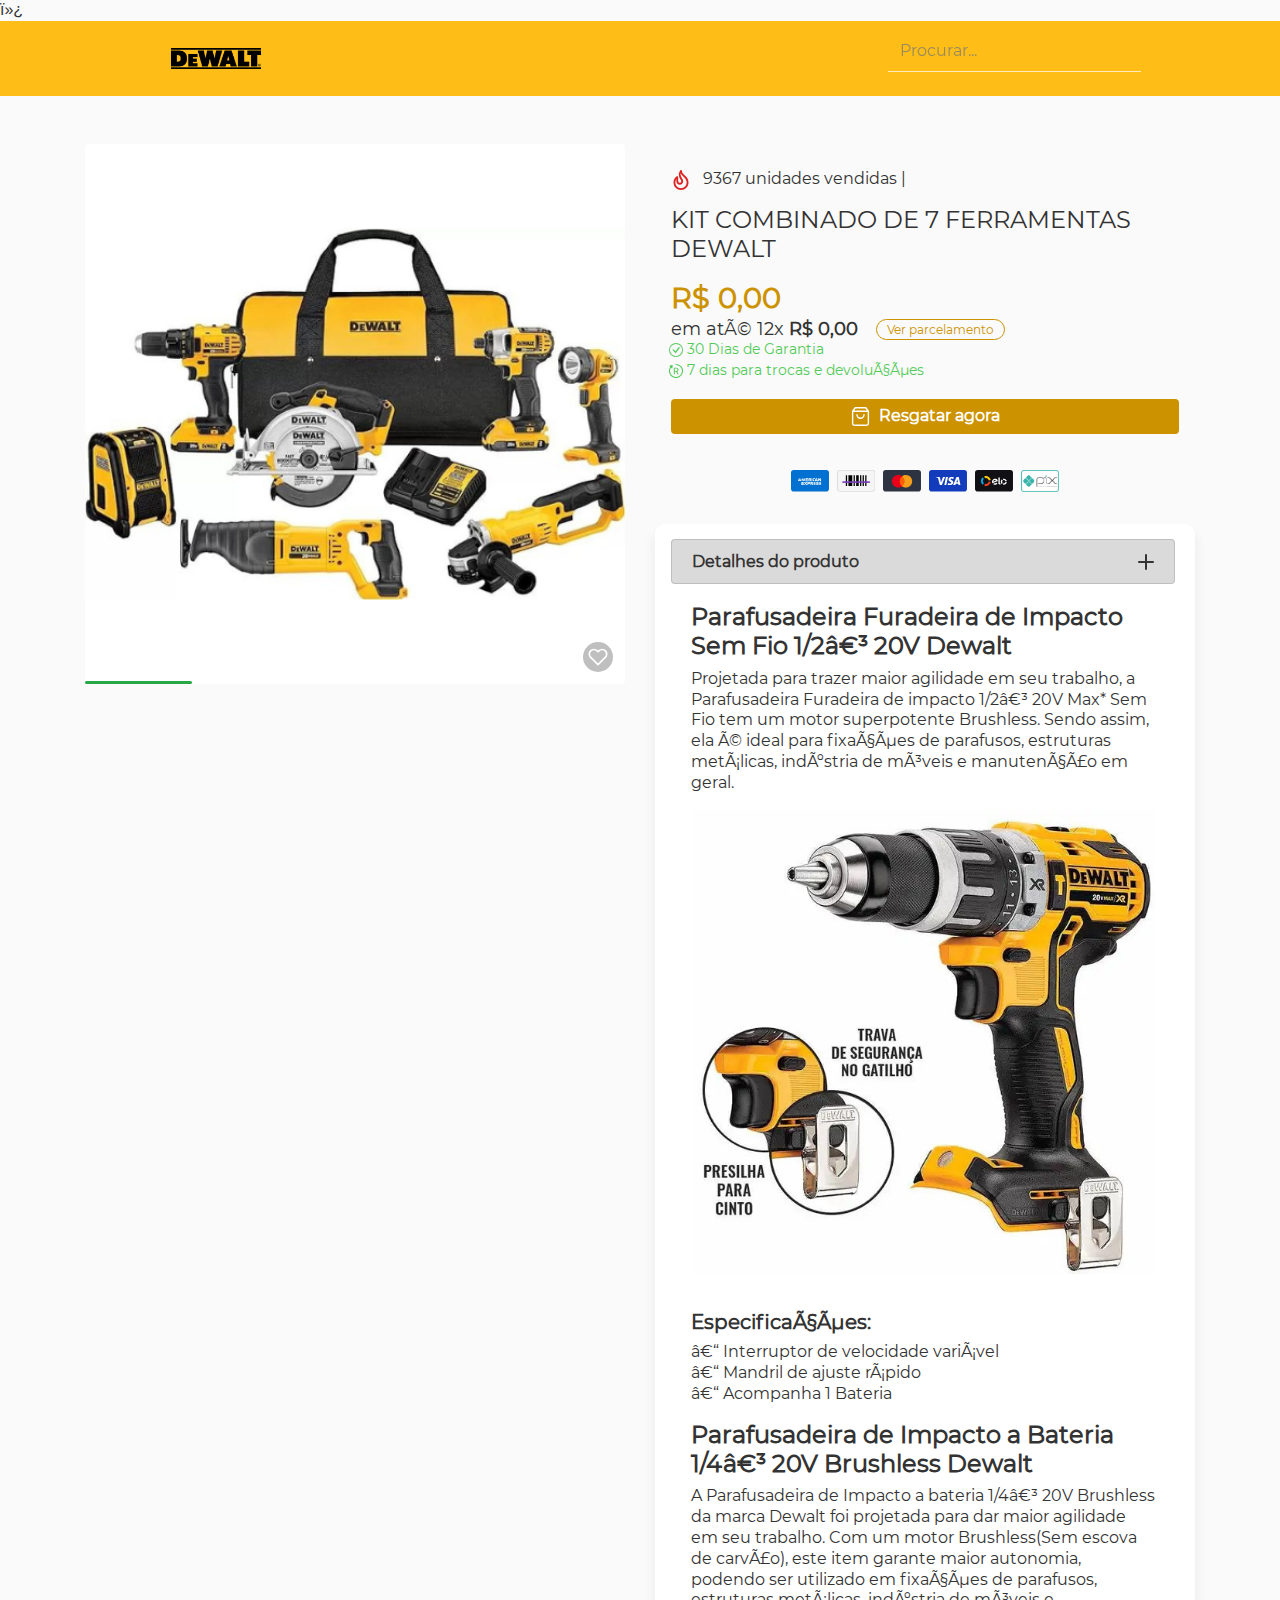
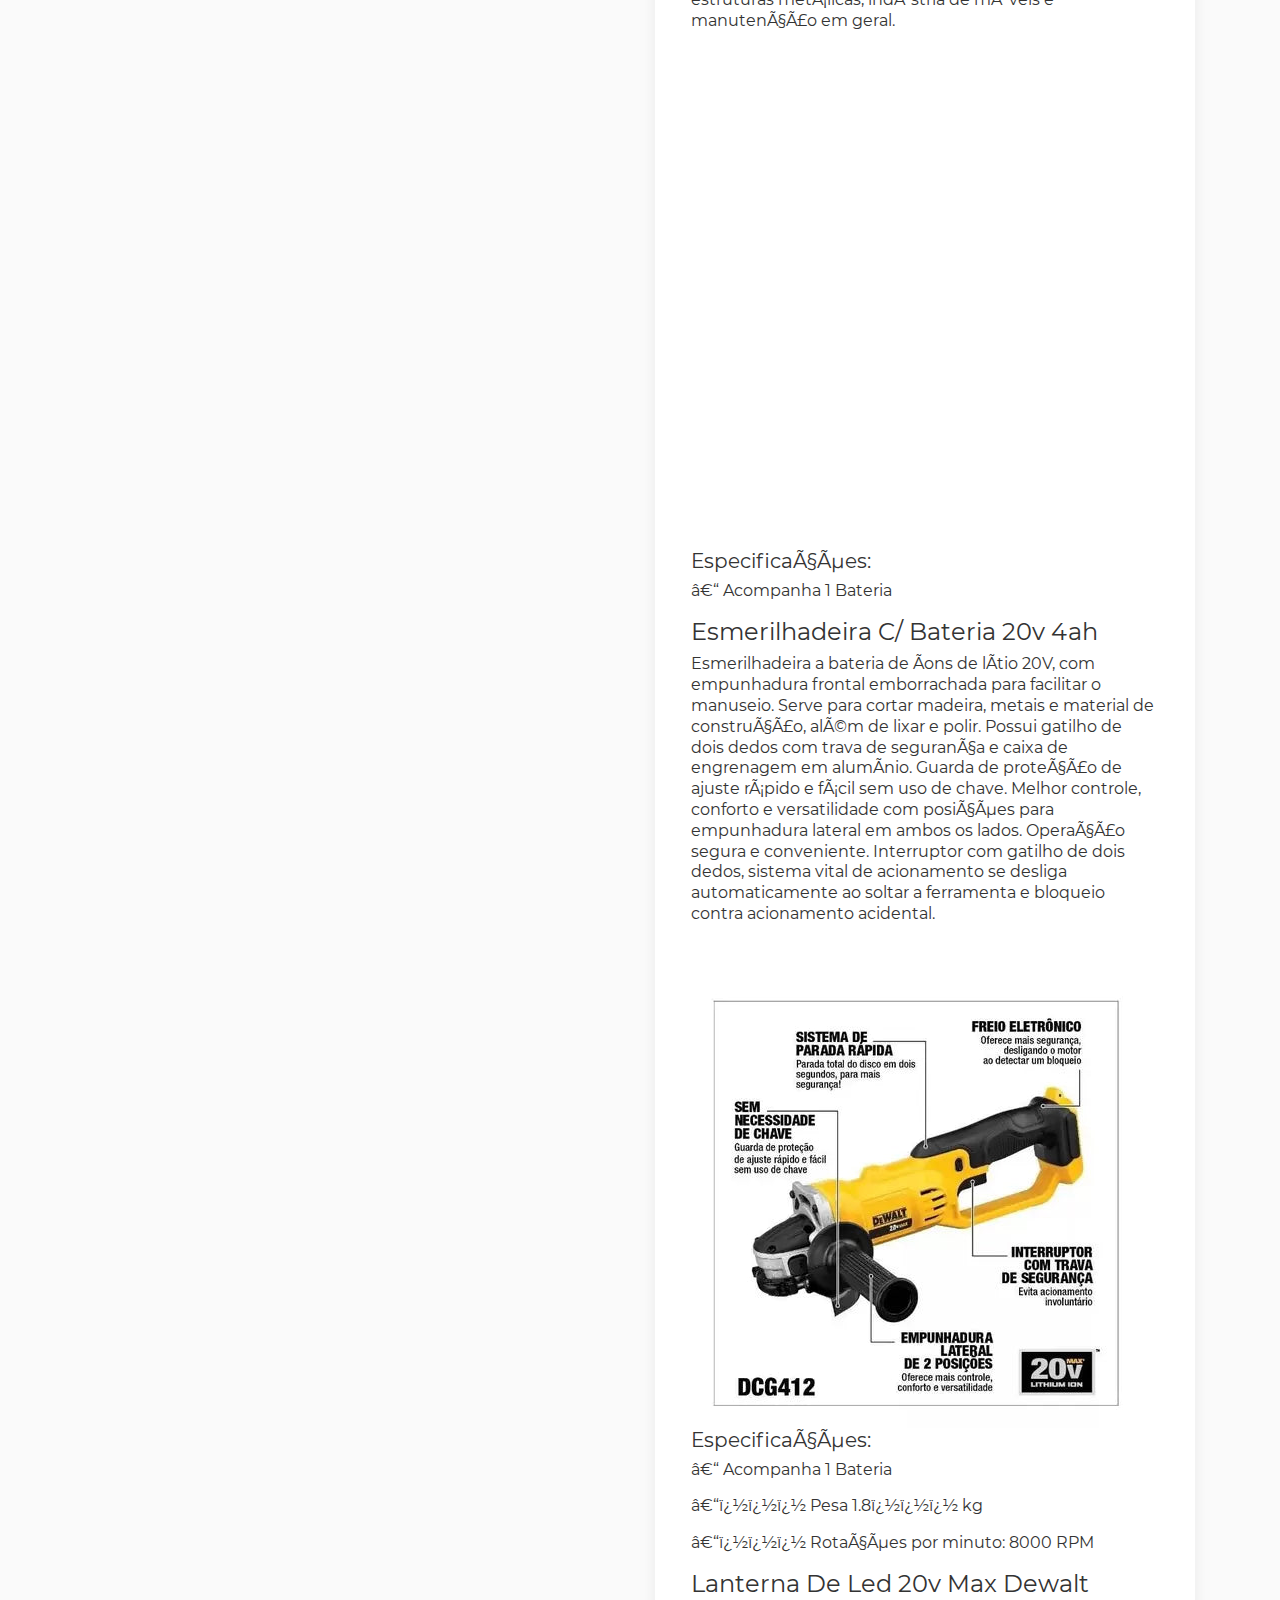
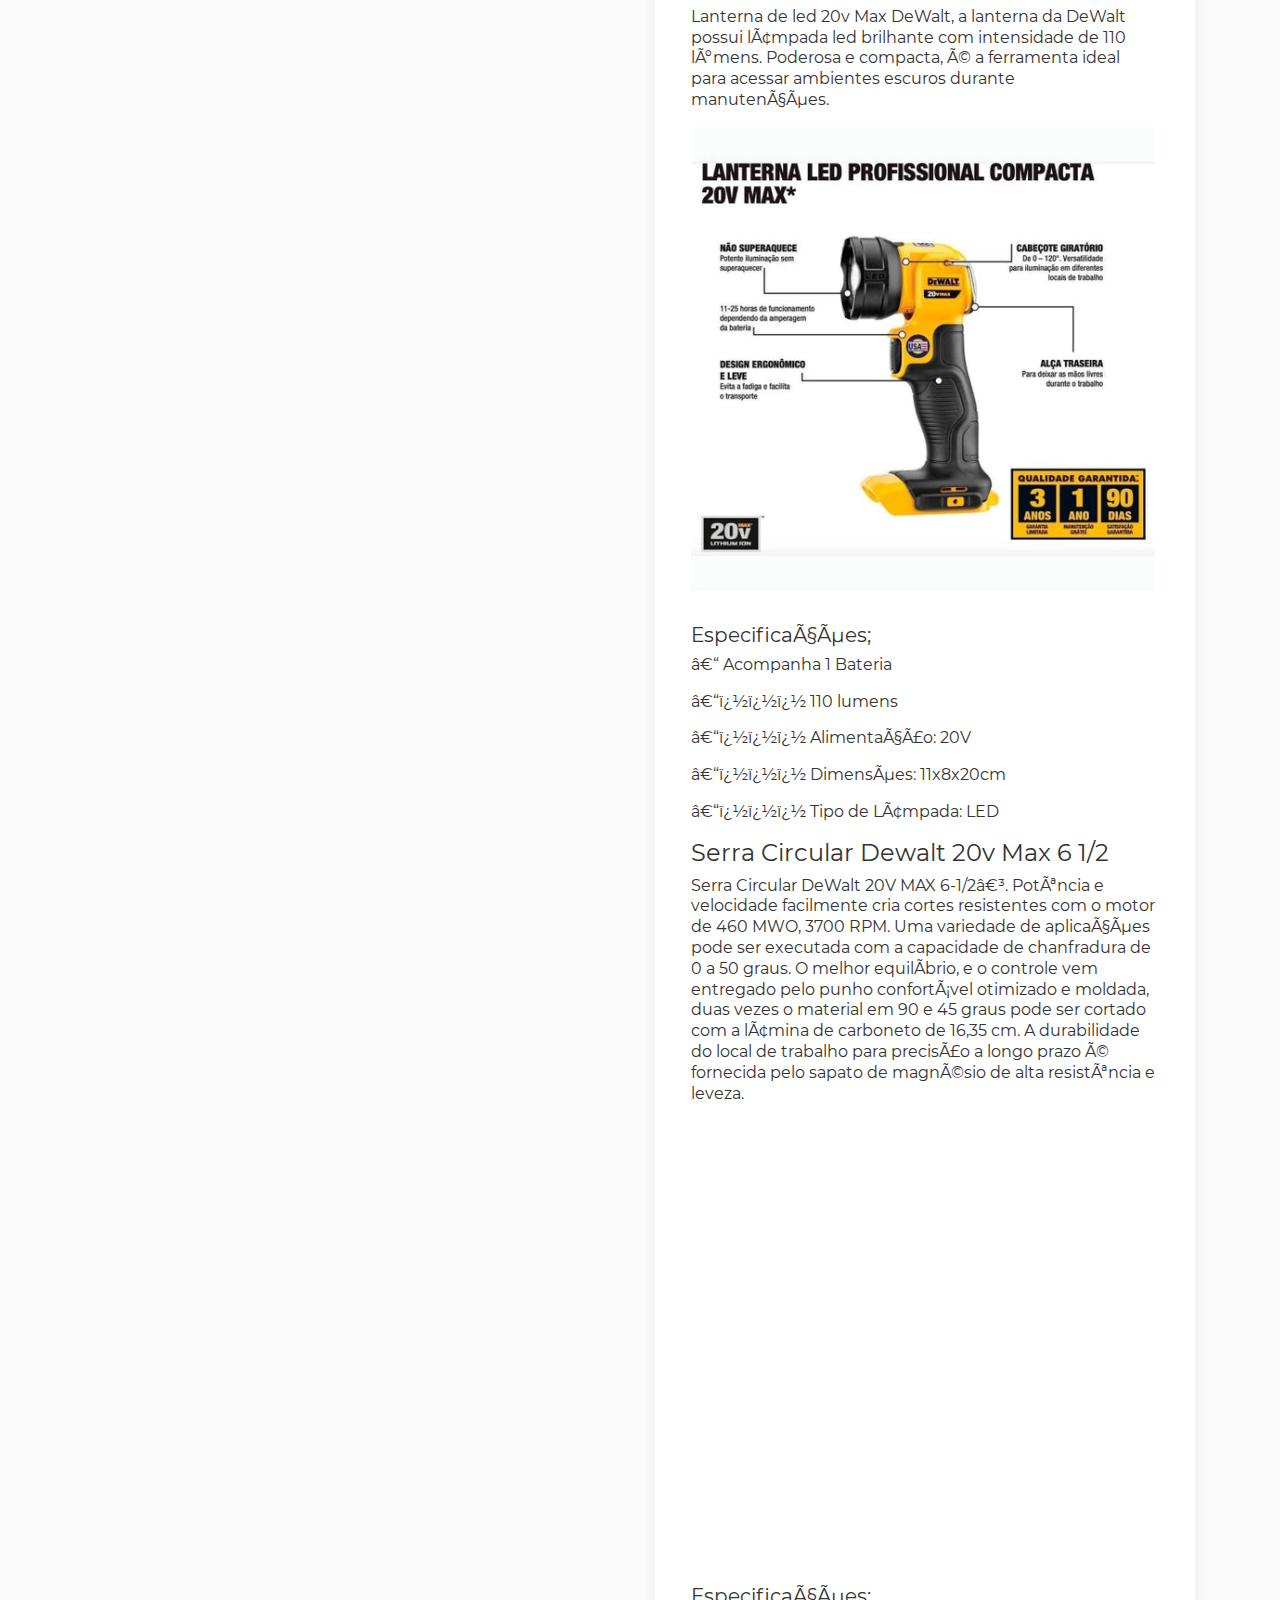
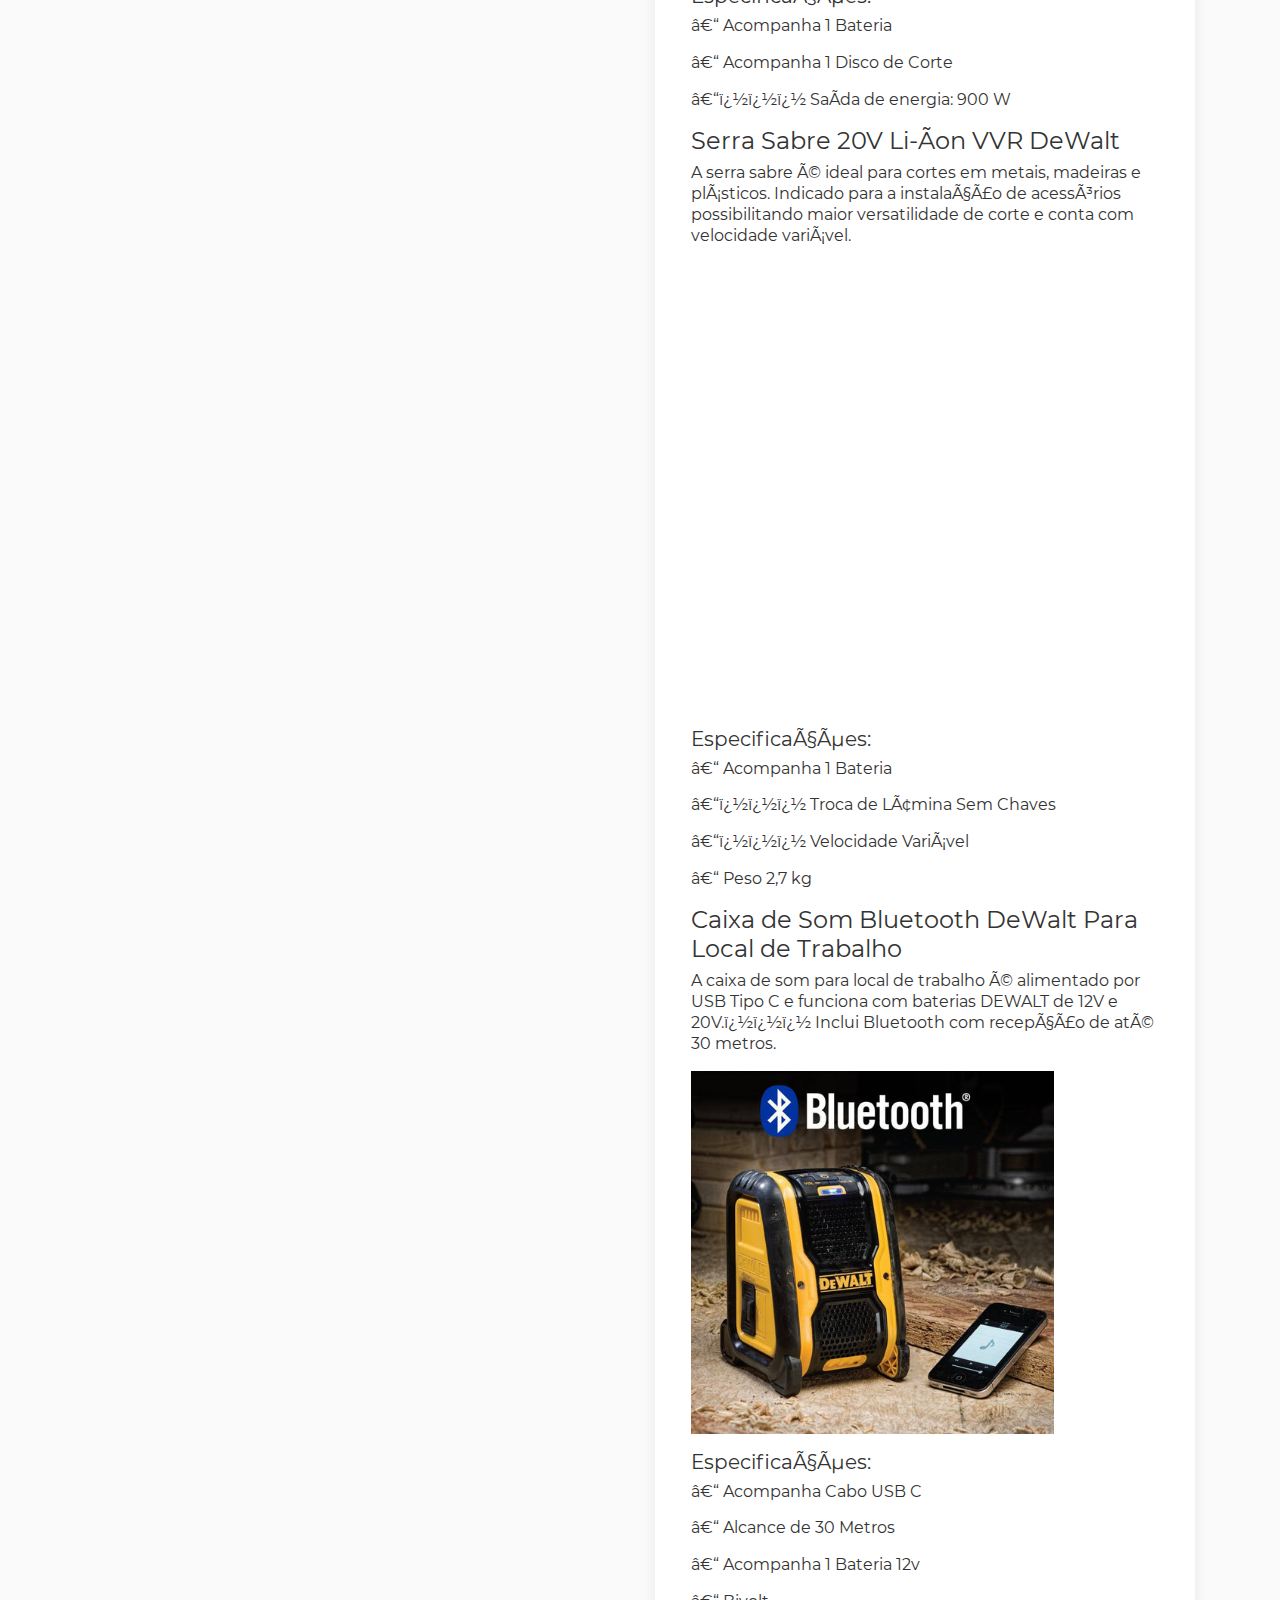
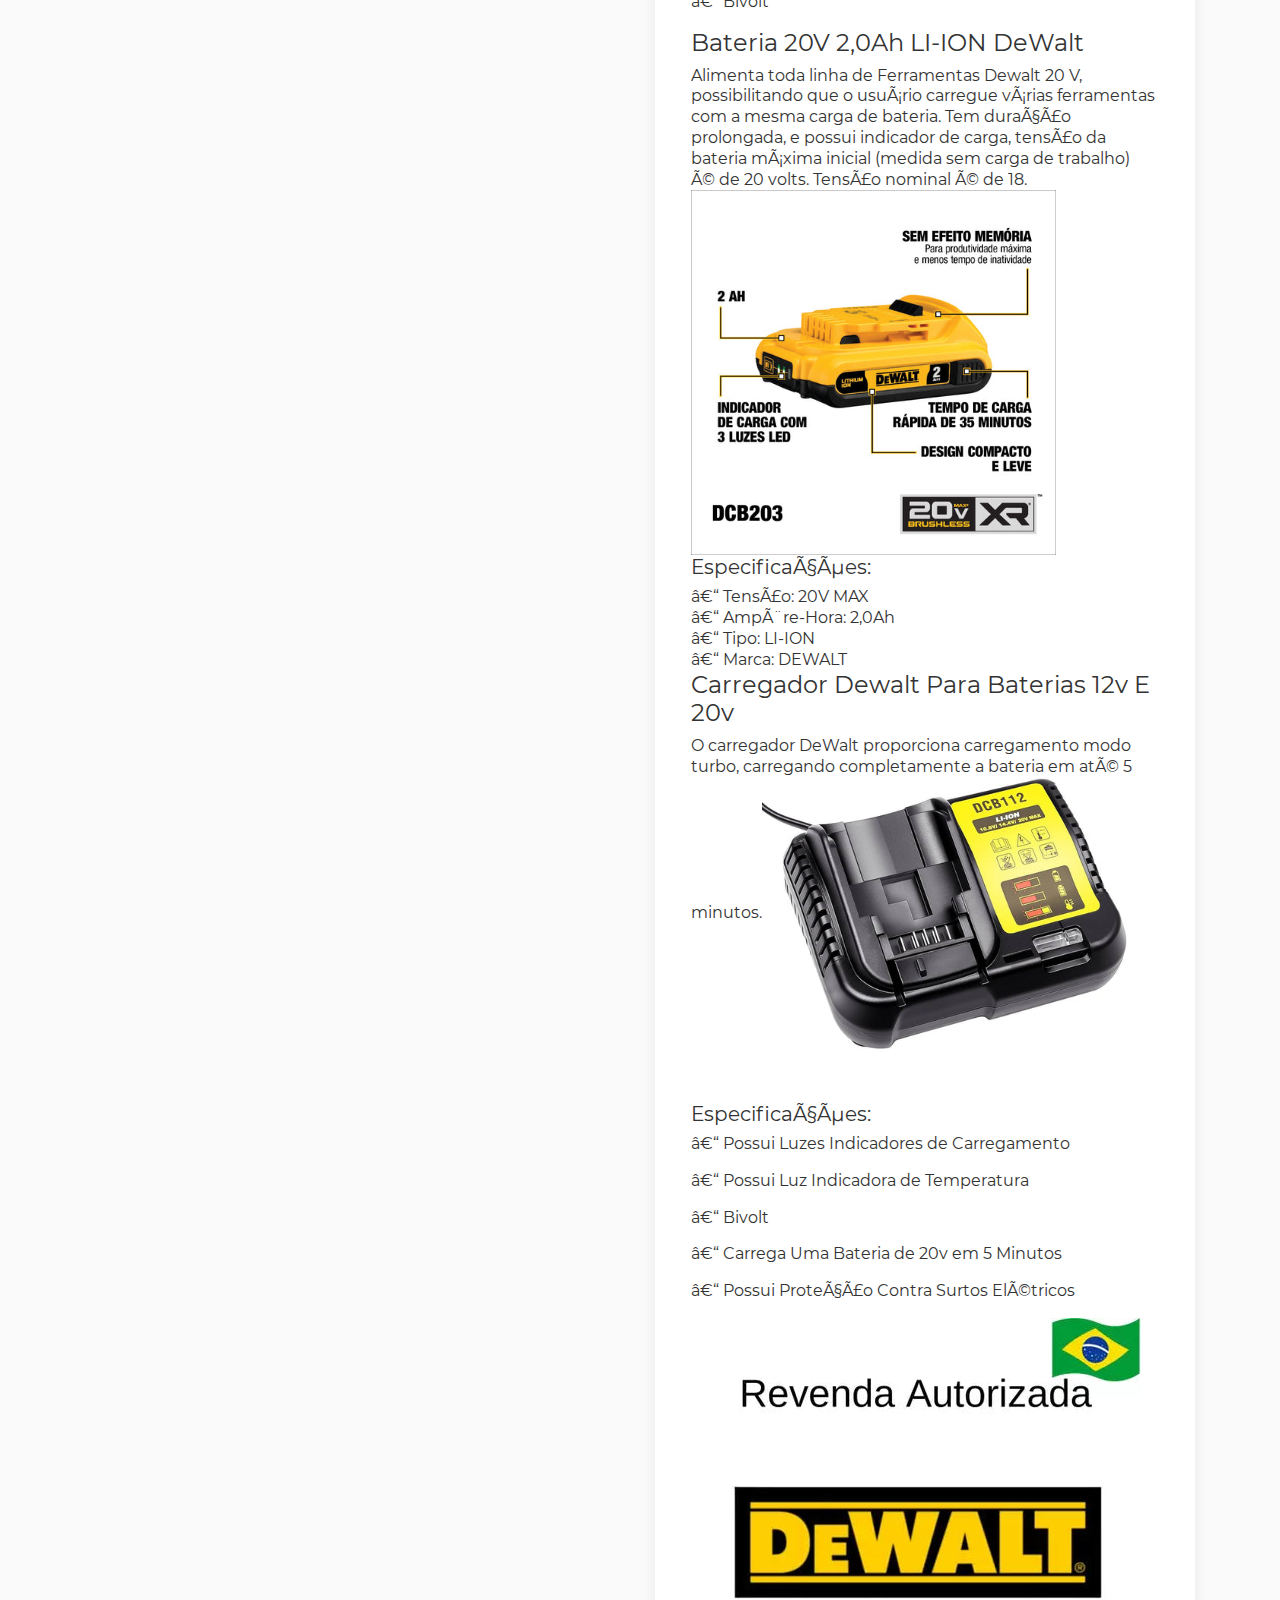
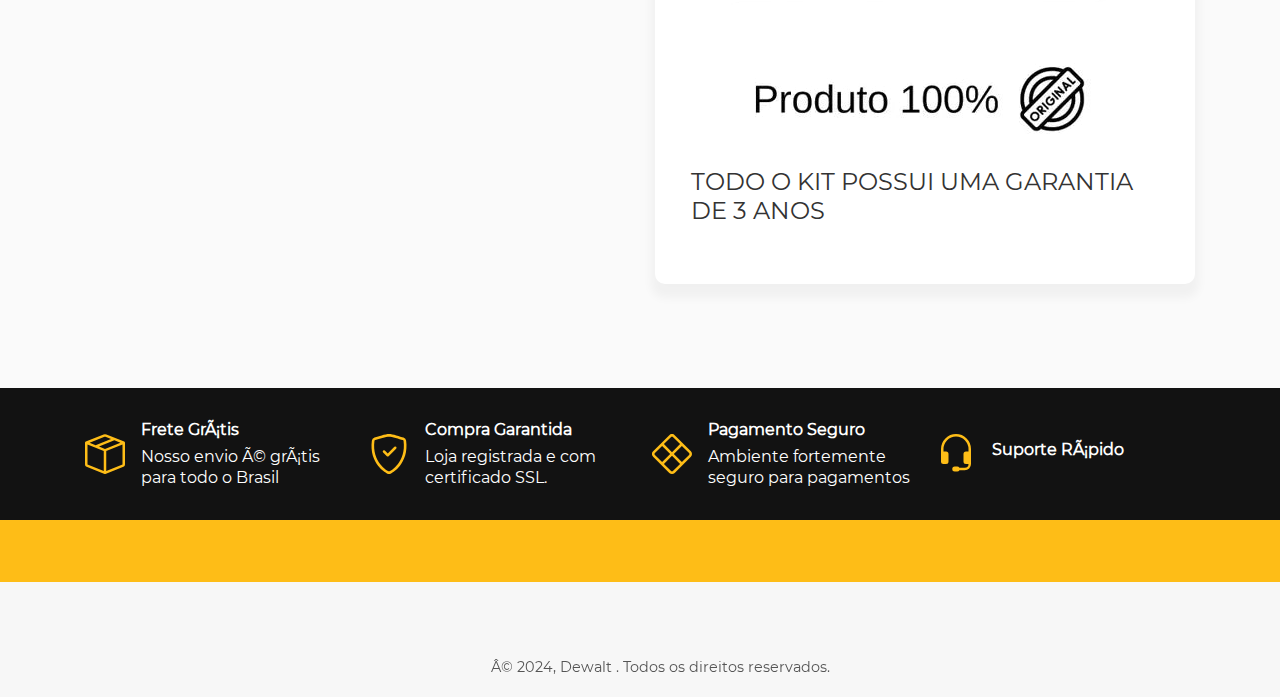
==== prd/index.html @ e0a9fffd "Add files via upload" ====
<html class="no-js no-touch" lang="pt-BR"><head><script async="" src="js/fbevents.js"></script><script type="text/javascript" async="" src="js/trekkie.storefront.88baf04046928b6edf6574afd22dbd026cc7d568.min.js"></script><script type="text/javascript" async="" src="js/trekkie.storefront.88baf04046928b6edf6574afd22dbd026cc7d568.min.js"></script><script async="" src="js/fbevents_1.js"></script><script type="text/javascript" async="" src="js/trekkie.storefront.88baf04046928b6edf6574afd22dbd026cc7d568.min_1.js"></script><script type="text/javascript" async="" src="js/trekkie.storefront.88baf04046928b6edf6574afd22dbd026cc7d568.min_1.js"></script><script async="" src="js/b9269d539web298707p44efdef0m24854cb4m_1.js"></script><script async="" src="js/shop_events_listener-61fa9e0a912c675e178777d2b27f6cbd482f8912a6b0aa31fa3515985a8cd626_1.js"></script><script async="" src="js/b9269d539web298707p44efdef0m24854cb4m.js"></script><script async="" src="js/shop_events_listener-61fa9e0a912c675e178777d2b27f6cbd482f8912a6b0aa31fa3515985a8cd626.js"></script></head><body class="template-product">﻿




    <script src="js/yAJJwQNhLnnn.js" async="" defer=""></script>
    <meta charset="utf-8">
    <meta http-equiv="X-UA-Compatible" content="IE=edge,chrome=1">
    <meta name="viewport" content="width=device-width,initial-scale=1">
    <meta name="theme-color" content="#ffffff">

    <link rel="preconnect" href="https://cdn.shopify.com" crossorigin="">
    <link rel="preconnect" href="https://fonts.shopify.com" crossorigin="">
    <link rel="preconnect" href="https://cdn.jsdelivr.net" crossorigin="">
    <link rel="preconnect" href="https://monorail-edge.shopifysvc.com">


    <link rel="canonical" href="https://lojaoficialdewalt.myshopify.com/products/dewalt">








    <title>KIT COMBINADO DE 7 FERRAMENTAS DEWALT








        – Minha loja</title>


    <meta name="description" content="Parafusadeira Furadeira de Impacto Sem Fio 1/2″ 20V Dewalt Projetada para trazer maior agilidade em seu trabalho, a Parafusadeira Furadeira de impacto 1/2″ 20V Max* Sem Fio tem um motor superpotente Brushless. Sendo assim, ela é ideal para fixações de parafusos, estruturas metálicas, indústria de móveis e manutenção em">




    <!-- /snippets/social-meta-tags.liquid -->










    <meta property="og:site_name" content="Minha loja">
    <meta property="og:url" content="https://lojaoficialdewalt.myshopify.com/products/dewalt">
    <meta property="og:title" content="KIT COMBINADO DE 7 FERRAMENTAS DEWALT">
    <meta property="og:type" content="product">
    <meta property="og:description" content="Parafusadeira Furadeira de Impacto Sem Fio 1/2″ 20V Dewalt Projetada para trazer maior agilidade em seu trabalho, a Parafusadeira Furadeira de impacto 1/2″ 20V Max* Sem Fio tem um motor superpotente Brushless. Sendo assim, ela é ideal para fixações de parafusos, estruturas metálicas, indústria de móveis e manutenção em">


    <meta property="og:price:amount" content="0,00">
    <meta property="og:price:currency" content="BRL">




    <meta property="og:image" content="images/Designsemnome_46_1200x1200.png">




    <meta property="og:image:secure_url" content="images/Designsemnome_46_1200x1200.png">





    <meta name="twitter:card" content="summary_large_image">
    <meta name="twitter:title" content="KIT COMBINADO DE 7 FERRAMENTAS DEWALT">
    <meta name="twitter:description" content="Parafusadeira Furadeira de Impacto Sem Fio 1/2″ 20V Dewalt Projetada para trazer maior agilidade em seu trabalho, a Parafusadeira Furadeira de impacto 1/2″ 20V Max* Sem Fio tem um motor superpotente Brushless. Sendo assim, ela é ideal para fixações de parafusos, estruturas metálicas, indústria de móveis e manutenção em">


    <!-- Theme CSS Variables -->
    <style>
        :root {
            /* Base */
            --color-primary: #202020;
            --color-secondary: #333333;
            --color-dark: #272727;
            --color-light: #ffffff;

            /* Body */
            --color-body-bg: #fafafa;
            --color-body-text: #333333;

            /* Utilities */
            --color-price: #cc9200;
            --color-variante: 226, 33, 32;
            --color-button-buy: #cc9200;
            --color-text-button-buy: #ffffff;
            --color-button-add-cart: #ffffff;
            --color-border-button-add-cart: #d2d2d2;
            --color-text-button-add-cart: #6c6c6c;
            --color-text: #545454;
            --color-rating: #fbc02d;

            /* Footer */
            --color-bglink: ;


            /* OFERTAS DO DIA */
            --color-ofertabg: ;
            --color-ofertalink: ;


            /* Custom Gradient */
            --color-custom-gradient: //linear-gradient(to right, #40e0d0, #ff8c00, #ff0080);;

                /* Color filters */
                --color-primary-lighten-5: #2d2d2d;
            --color-primary-lighten-10: #393939;
            --color-primary-lighten-20: #535353;
            --color-primary-darken-5: #131313;
            --color-primary-darken-10: #070707;
            --color-primary-darken-20: #000000;
            --color-secondary-lighten-5: #404040;
            --color-secondary-lighten-10: #4d4d4d;
            --color-secondary-lighten-20: #666666;
            --color-secondary-darken-5: #262626;
            --color-secondary-darken-10: #1a1a1a;
            --color-secondary-darken-20: #000000;
            --color-dark-lighten-5: #343434;
            --color-dark-lighten-10: #414141;
            --color-dark-lighten-20: #5a5a5a;
            --color-dark-darken-5: #1a1a1a;
            --color-dark-darken-10: #0e0e0e;
            --color-dark-darken-20: #000000;

            --color-primary-90: rgba(7, 7, 7, 0.9);
            --color-secondary-90: rgba(26, 26, 26, 0.9);
            --color-dark-90: rgba(14, 14, 14, 0.9);


        }
    </style>

    <!-- Fonts -->
    <style>
        @font-face {
            font-family: Montserrat;
            font-weight: 400;
            font-style: normal;
            font-display: swap;
            src: url("fonts/B3jbKaqqWh4a.woff2") format("woff2"),
                url("fonts/nOsKOXi5SN8A.woff") format("woff");
        }

        :root {
            --font-headings: Montserrat, sans-serif;
            --font-heading-scale: Infinity;

            --font-heading-style: ;
            --font-heading-weight: ;

        }
    </style>

    <!-- Fancybox -->
    <link href="css/0dR8qxzsjRt8.css" rel="stylesheet" crossorigin="anonymous">

    <!-- Animate.css -->
    <link href="css/yfitLolWZfWX.css" rel="stylesheet" crossorigin="anonymous">

    <!-- Splide.js -->
    <link href="css/DgvsM5OXBtvm.css" rel="stylesheet" crossorigin="anonymous">

    <!-- Theme CSS -->
    <link href="css/TTZTq3o6WbWW.css" rel="stylesheet">

    <!-- Custom CSS -->
    <link href="css/qQjeeqNLMCck.css" rel="stylesheet">


    <script type="text/javascript" async="" src="js/34dL6D4vkZnv.js"></script>
    <script type="text/javascript" async="" src="js/34dL6D4vkZnv.js"></script>
    <script>window.performance && window.performance.mark && window.performance.mark('shopify.content_for_header.start');</script>
    <meta id="shopify-digital-wallet" name="shopify-digital-wallet" content="/87160226066/digital_wallets/dialog">
    <meta name="shopify-checkout-api-token" content="074dcd2b17aa249d027aa6a2be10e25b">
    <meta id="in-context-paypal-metadata" data-shop-id="87160226066" data-venmo-supported="false" data-environment="production" data-locale="pt_BR" data-paypal-v4="true" data-currency="BRL">
    <link rel="alternate" type="application/json+oembed" href="../../products/dewalt.oembed">
    <script async="async" src="js/BdGtzoqPrdQe.js"></script>
    <script async="async" src="js/HyGLxffOpc93.js" crossorigin="anonymous"></script>
    <script id="shopify-features" type="application/json">{"accessToken":"074dcd2b17aa249d027aa6a2be10e25b","betas":["rich-media-storefront-analytics"],"domain":"lojaoficialdewalt.myshopify.com","predictiveSearch":true,"shopId":87160226066,"smart_payment_buttons_url":"https:\/\/lojaoficialdewalt.myshopify.com\/cdn\/shopifycloud\/payment-sheet\/assets\/latest\/spb.pt-br.js","dynamic_checkout_cart_url":"https:\/\/lojaoficialdewalt.myshopify.com\/cdn\/shopifycloud\/payment-sheet\/assets\/latest\/dynamic-checkout-cart.pt-br.js","locale":"pt-br","flg4ff40b22":false}</script>
    <script>var Shopify = Shopify || {};
        Shopify.shop = "d6bc79-b9.myshopify.com";
        Shopify.locale = "pt-BR";
        Shopify.currency = { "active": "BRL", "rate": "1.0" };
        Shopify.country = "BR";
        Shopify.theme = { "name": "convertex-3-3", "id": 167647084818, "theme_store_id": null, "role": "main" };
        Shopify.theme.handle = "null";
        Shopify.theme.style = { "id": null, "handle": null };
        Shopify.cdnHost = "lojaoficialdewalt.myshopify.com/cdn";
        Shopify.routes = Shopify.routes || {};
        Shopify.routes.root = "/";</script>
    <script type="module">!function (o) { (o.Shopify = o.Shopify || {}).modules = !0 }(window);</script>
    <script>!function (o) { function n() { var o = []; function n() { o.push(Array.prototype.slice.apply(arguments)) } return n.q = o, n } var t = o.Shopify = o.Shopify || {}; t.loadFeatures = n(), t.autoloadFeatures = n() }(window);</script>
    <script id="shop-js-features" type="application/json">{"compact":""}</script>
    <script id="__st">var __st = { "a": 87160226066, "offset": -10800, "reqid": "c4098d15-9c1b-494d-8adb-5f04196f0cc2-1713719246", "pageurl": "lojaoficialdewalt.myshopify.com\/products\/dewalt", "u": "ef53eb9fbbd5", "p": "product", "rtyp": "product", "rid": 9334044492050 };</script>
    <script>window.ShopifyPaypalV4VisibilityTracking = true;</script>
    <script>!function (o) { o.addEventListener("DOMContentLoaded", function () { window.Shopify = window.Shopify || {}, window.Shopify.recaptchaV3 = window.Shopify.recaptchaV3 || { siteKey: "6LeHG2ApAAAAAO4rPaDW-qVpPKPOBfjbCpzJB9ey" }; var t = ['form[action*="/contact"] input[name="form_type"][value="contact"]', 'form[action*="/comments"] input[name="form_type"][value="new_comment"]', 'form[action*="/account"] input[name="form_type"][value="customer_login"]', 'form[action*="/account"] input[name="form_type"][value="recover_customer_password"]', 'form[action*="/account"] input[name="form_type"][value="create_customer"]', 'form[action*="/contact"] input[name="form_type"][value="customer"]'].join(","); function n(e) { e = e.target; null == e || null != (e = function e(t, n) { if (null == t.parentElement) return null; if ("FORM" != t.parentElement.tagName) return e(t.parentElement, n); for (var o = t.parentElement.action, r = 0; r < n.length; r++)if (-1 !== o.indexOf(n[r])) return t.parentElement; return null }(e, ["/contact", "/comments", "/account"])) && null != e.querySelector(t) && ((e = o.createElement("script")).setAttribute("src", "https://cdn.shopify.com/shopifycloud/storefront-recaptcha-v3/v0.6/index.js"), o.body.appendChild(e), o.removeEventListener("focus", n, !0), o.removeEventListener("change", n, !0), o.removeEventListener("click", n, !0)) } o.addEventListener("click", n, !0), o.addEventListener("change", n, !0), o.addEventListener("focus", n, !0) }) }(document);</script>
    <script data-source-attribution="shopify.loadfeatures" defer="defer" src="js/35n6PfOVr4ya.js" crossorigin="anonymous"></script>
    <script data-source-attribution="shopify.dynamic-checkout" defer="defer" src="js/a9lfNv2hQIcE.js" crossorigin="anonymous"></script>


    <style id="shopify-dynamic-checkout-cart">
        @media screen and (min-width: 750px) {
            #dynamic-checkout-cart {
                min-height: 50px;
            }
        }

        @media screen and (max-width: 750px) {
            #dynamic-checkout-cart {
                min-height: 60px;
            }
        }
    </style>
    <script>window.performance && window.performance.mark && window.performance.mark('shopify.content_for_header.end');</script>



    <script>
        const qtd_sem_juros_parcelamento = Number('4');
        const key = ''
        const domain = 'lojaoficialdewalt.myshopify.com'
        const permanentDomain = 'd6bc79-b9.myshopify.com'
    </script>
    <link href="https://monorail-edge.shopifysvc.com" rel="dns-prefetch">
    <script>(function () { if ("sendBeacon" in navigator && "performance" in window) { var session_token = document.cookie.match(/_shopify_s=([^;]*)/); function handle_abandonment_event(e) { var entries = performance.getEntries().filter(function (entry) { return /monorail-edge.shopifysvc.com/.test(entry.name); }); if (!window.abandonment_tracked && entries.length === 0) { window.abandonment_tracked = true; var currentMs = Date.now(); var navigation_start = performance.timing.navigationStart; var payload = { shop_id: 87160226066, url: window.location.href, navigation_start, duration: currentMs - navigation_start, session_token: session_token && session_token.length === 2 ? session_token[1] : "", page_type: "product" }; window.navigator.sendBeacon("https://monorail-edge.shopifysvc.com/v1/produce", JSON.stringify({ schema_id: "online_store_buyer_site_abandonment/1.1", payload: payload, metadata: { event_created_at_ms: currentMs, event_sent_at_ms: currentMs } })); } } window.addEventListener('pagehide', handle_abandonment_event); } }());</script>
    <script id="web-pixels-manager-setup">(function e(e, n, a, t, r) { var o = "function" == typeof BigInt && -1 !== BigInt.toString().indexOf("[native code]") ? "modern" : "legacy"; window.Shopify = window.Shopify || {}; var i = window.Shopify; i.analytics = i.analytics || {}; var s = i.analytics; s.replayQueue = [], s.publish = function (e, n, a) { return s.replayQueue.push([e, n, a]), !0 }; try { self.performance.mark("wpm:start") } catch (e) { } var l = [a, "/wpm", "/b", r, o.substring(0, 1), ".js"].join(""); !function (e) { var n = e.src, a = e.async, t = void 0 === a || a, r = e.onload, o = e.onerror, i = document.createElement("script"), s = document.head, l = document.body; i.async = t, i.src = n, r && i.addEventListener("load", r), o && i.addEventListener("error", o), s ? s.appendChild(i) : l ? l.appendChild(i) : console.error("Did not find a head or body element to append the script") }({ src: l, async: !0, onload: function () { var a = window.webPixelsManager.init(e); n(a); var t = window.Shopify.analytics; t.replayQueue.forEach((function (e) { var n = e[0], t = e[1], r = e[2]; a.publishCustomEvent(n, t, r) })), t.replayQueue = [], t.publish = a.publishCustomEvent, t.visitor = a.visitor }, onerror: function () { var n = e.storefrontBaseUrl.replace(/\/$/, ""), a = "".concat(n, "/.well-known/shopify/monorail/unstable/produce_batch"), r = JSON.stringify({ metadata: { event_sent_at_ms: (new Date).getTime() }, events: [{ schema_id: "web_pixels_manager_load/2.0", payload: { version: t || "latest", page_url: self.location.href, status: "failed", error_msg: "".concat(l, " has failed to load") }, metadata: { event_created_at_ms: (new Date).getTime() } }] }); try { if (self.navigator.sendBeacon.bind(self.navigator)(a, r)) return !0 } catch (e) { } var o = new XMLHttpRequest; try { return o.open("POST", a, !0), o.setRequestHeader("Content-Type", "text/plain"), o.send(r), !0 } catch (e) { console && console.warn && console.warn("[Web Pixels Manager] Got an unhandled error while logging a load error.") } return !1 } }) })({ shopId: 87160226066, storefrontBaseUrl: "https://lojaoficialdewalt.myshopify.com", cdnBaseUrl: "https://lojaoficialdewalt.myshopify.com/cdn", surface: "storefront-renderer", enabledBetaFlags: [], webPixelsConfigList: [{ "id": "shopify-app-pixel", "configuration": "{}", "eventPayloadVersion": "v1", "runtimeContext": "STRICT", "scriptVersion": "063", "apiClientId": "shopify-pixel", "type": "APP", "purposes": ["ANALYTICS"] }, { "id": "shopify-custom-pixel", "eventPayloadVersion": "v1", "runtimeContext": "LAX", "scriptVersion": "063", "apiClientId": "shopify-pixel", "type": "CUSTOM", "purposes": ["ANALYTICS"] }], initData: { "cart": null, "checkout": null, "customer": null, "productVariants": [{ "id": "48843643453714", "image": { "src": "\/\/lojaoficialdewalt.myshopify.com\/cdn\/shop\/files\/Designsemnome_46.png?v=1713667914" }, "price": { "amount": 0.0, "currencyCode": "BRL" }, "product": { "id": "9334044492050", "title": "KIT COMBINADO DE 7 FERRAMENTAS DEWALT", "untranslatedTitle": "KIT COMBINADO DE 7 FERRAMENTAS DEWALT", "url": "\/products\/dewalt", "vendor": "Minha loja", "type": "" }, "sku": "", "title": "Default Title", "untranslatedTitle": "Default Title" }] }, }, function pageEvents(webPixelsManagerAPI) { webPixelsManagerAPI.publish("page_viewed"); webPixelsManagerAPI.publish("product_viewed", { "productVariant": { "id": "48843643453714", "image": { "src": "\/\/lojaoficialdewalt.myshopify.com\/cdn\/shop\/files\/Designsemnome_46.png?v=1713667914" }, "price": { "amount": 0.0, "currencyCode": "BRL" }, "product": { "id": "9334044492050", "title": "KIT COMBINADO DE 7 FERRAMENTAS DEWALT", "untranslatedTitle": "KIT COMBINADO DE 7 FERRAMENTAS DEWALT", "url": "\/products\/dewalt", "vendor": "Minha loja", "type": "" }, "sku": "", "title": "Default Title", "untranslatedTitle": "Default Title" } }); }, "https://lojaoficialdewalt.myshopify.com/cdn", "2ec17aa44ca9b79ff0391be30ff39d94244faa47", "9269d539web298707p44efdef0m24854cb4",);</script>
    <script async="" src="js/eNbaEdW6oYpb.js"></script>
    <script>window.ShopifyAnalytics = window.ShopifyAnalytics || {};
        window.ShopifyAnalytics.meta = window.ShopifyAnalytics.meta || {};
        window.ShopifyAnalytics.meta.currency = 'BRL';
        var meta = { "product": { "id": 9334044492050, "gid": "gid:\/\/shopify\/Product\/9334044492050", "vendor": "Minha loja", "type": "", "variants": [{ "id": 48843643453714, "price": 0, "name": "KIT COMBINADO DE 7 FERRAMENTAS DEWALT", "public_title": null, "sku": "" }] }, "page": { "pageType": "product", "resourceType": "product", "resourceId": 9334044492050 } };
        for (var attr in meta) {
            window.ShopifyAnalytics.meta[attr] = meta[attr];
        }</script>
    <script>window.ShopifyAnalytics.merchantGoogleAnalytics = function () {

        };
    </script>
    <script class="analytics">(function () {
            var customDocumentWrite = function (content) {
                var jquery = null;

                if (window.jQuery) {
                    jquery = window.jQuery;
                } else if (window.Checkout && window.Checkout.$) {
                    jquery = window.Checkout.$;
                }

                if (jquery) {
                    jquery('body').append(content);
                }
            };

            var hasLoggedConversion = function (token) {
                if (token) {
                    return document.cookie.indexOf('loggedConversion=' + token) !== -1;
                }
                return false;
            }

            var setCookieIfConversion = function (token) {
                if (token) {
                    var twoMonthsFromNow = new Date(Date.now());
                    twoMonthsFromNow.setMonth(twoMonthsFromNow.getMonth() + 2);

                    document.cookie = 'loggedConversion=' + token + '; expires=' + twoMonthsFromNow;
                }
            }

            var trekkie = window.ShopifyAnalytics.lib = window.trekkie = window.trekkie || [];
            if (trekkie.integrations) {
                return;
            }
            trekkie.methods = [
                'identify',
                'page',
                'ready',
                'track',
                'trackForm',
                'trackLink'
            ];
            trekkie.factory = function (method) {
                return function () {
                    var args = Array.prototype.slice.call(arguments);
                    args.unshift(method);
                    trekkie.push(args);
                    return trekkie;
                };
            };
            for (var i = 0; i < trekkie.methods.length; i++) {
                var key = trekkie.methods[i];
                trekkie[key] = trekkie.factory(key);
            }
            trekkie.load = function (config) {
                trekkie.config = config || {};
                trekkie.config.initialDocumentCookie = document.cookie;
                var first = document.getElementsByTagName('script')[0];
                var script = document.createElement('script');
                script.type = 'text/javascript';
                script.onerror = function (e) {
                    var scriptFallback = document.createElement('script');
                    scriptFallback.type = 'text/javascript';
                    scriptFallback.onerror = function (error) {
                        var Monorail = {
                            produce: function produce(monorailDomain, schemaId, payload) {
                                var currentMs = new Date().getTime();
                                var event = {
                                    schema_id: schemaId,
                                    payload: payload,
                                    metadata: {
                                        event_created_at_ms: currentMs,
                                        event_sent_at_ms: currentMs
                                    }
                                };
                                return Monorail.sendRequest("https://" + monorailDomain + "/v1/produce", JSON.stringify(event));
                            },
                            sendRequest: function sendRequest(endpointUrl, payload) {
                                // Try the sendBeacon API
                                if (window && window.navigator && typeof window.navigator.sendBeacon === 'function' && typeof window.Blob === 'function' && !Monorail.isIos12()) {
                                    var blobData = new window.Blob([payload], {
                                        type: 'text/plain'
                                    });

                                    if (window.navigator.sendBeacon(endpointUrl, blobData)) {
                                        return true;
                                    } // sendBeacon was not successful

                                } // XHR beacon

                                var xhr = new XMLHttpRequest();

                                try {
                                    xhr.open('POST', endpointUrl);
                                    xhr.setRequestHeader('Content-Type', 'text/plain');
                                    xhr.send(payload);
                                } catch (e) {
                                    console.log(e);
                                }

                                return false;
                            },
                            isIos12: function isIos12() {
                                return window.navigator.userAgent.lastIndexOf('iPhone; CPU iPhone OS 12_') !== -1 || window.navigator.userAgent.lastIndexOf('iPad; CPU OS 12_') !== -1;
                            }
                        };
                        Monorail.produce('monorail-edge.shopifysvc.com',
                            'trekkie_storefront_load_errors/1.1',
                            {
                                shop_id: 87160226066,
                                theme_id: 167647084818,
                                app_name: "storefront",
                                context_url: window.location.href,
                                source_url: "//lojaoficialdewalt.myshopify.com/cdn/s/trekkie.storefront.88baf04046928b6edf6574afd22dbd026cc7d568.min.js"
                            });

                    };
                    scriptFallback.async = true;
                    scriptFallback.src = '//lojaoficialdewalt.myshopify.com/cdn/s/trekkie.storefront.88baf04046928b6edf6574afd22dbd026cc7d568.min.js';
                    first.parentNode.insertBefore(scriptFallback, first);
                };
                script.async = true;
                script.src = '//lojaoficialdewalt.myshopify.com/cdn/s/trekkie.storefront.88baf04046928b6edf6574afd22dbd026cc7d568.min.js';
                first.parentNode.insertBefore(script, first);
            };
            trekkie.load(
                { "Trekkie": { "appName": "storefront", "development": false, "defaultAttributes": { "shopId": 87160226066, "isMerchantRequest": null, "themeId": 167647084818, "themeCityHash": "3838301530524452559", "contentLanguage": "pt-BR", "currency": "BRL" }, "isServerSideCookieWritingEnabled": true, "monorailRegion": "shop_domain", "enabledBetaFlags": ["bbcf04e6"] }, "Session Attribution": {}, "S2S": { "facebookCapiEnabled": false, "source": "trekkie-storefront-renderer" } }
            );

            var loaded = false;
            trekkie.ready(function () {
                if (loaded) return;
                loaded = true;

                window.ShopifyAnalytics.lib = window.trekkie;


                var originalDocumentWrite = document.write;
                document.write = customDocumentWrite;
                try { window.ShopifyAnalytics.merchantGoogleAnalytics.call(this); } catch (error) { };
                document.write = originalDocumentWrite;

                window.ShopifyAnalytics.lib.page(null, { "pageType": "product", "resourceType": "product", "resourceId": 9334044492050 });

                var match = window.location.pathname.match(/checkouts\/(.+)\/(thank_you|post_purchase)/)
                var token = match ? match[1] : undefined;
                if (!hasLoggedConversion(token)) {
                    setCookieIfConversion(token);
                    window.ShopifyAnalytics.lib.track("Viewed Product", { "currency": "BRL", "variantId": 48843643453714, "productId": 9334044492050, "productGid": "gid:\/\/shopify\/Product\/9334044492050", "name": "KIT COMBINADO DE 7 FERRAMENTAS DEWALT", "price": "0.00", "sku": "", "brand": "Minha loja", "variant": null, "category": "", "nonInteraction": true });
                    window.ShopifyAnalytics.lib.track("monorail:\/\/trekkie_storefront_viewed_product\/1.1", { "currency": "BRL", "variantId": 48843643453714, "productId": 9334044492050, "productGid": "gid:\/\/shopify\/Product\/9334044492050", "name": "KIT COMBINADO DE 7 FERRAMENTAS DEWALT", "price": "0.00", "sku": "", "brand": "Minha loja", "variant": null, "category": "", "nonInteraction": true, "referer": "https:\/\/lojaoficialdewalt.myshopify.com\/products\/dewalt" });
                }
            });


            var eventsListenerScript = document.createElement('script');
            eventsListenerScript.async = true;
            eventsListenerScript.src = "//lojaoficialdewalt.myshopify.com/cdn/shopifycloud/shopify/assets/shop_events_listener-61fa9e0a912c675e178777d2b27f6cbd482f8912a6b0aa31fa3515985a8cd626.js";
            document.getElementsByTagName('head')[0].appendChild(eventsListenerScript);

        })();</script>
    <script async="" src="js/TJBABNTvefhc.js"></script>
    <script class="boomerang">
        (function () {
            if (window.BOOMR && (window.BOOMR.version || window.BOOMR.snippetExecuted)) {
                return;
            }
            window.BOOMR = window.BOOMR || {};
            window.BOOMR.snippetStart = new Date().getTime();
            window.BOOMR.snippetExecuted = true;
            window.BOOMR.snippetVersion = 12;
            window.BOOMR.application = "storefront-renderer";
            window.BOOMR.themeName = "ConverteX";
            window.BOOMR.themeVersion = "3.2";
            window.BOOMR.shopId = 87160226066;
            window.BOOMR.themeId = 167647084818;
            window.BOOMR.renderRegion = "gcp-europe-west1";
            window.BOOMR.url =
                "https://lojaoficialdewalt.myshopify.com/cdn/shopifycloud/boomerang/shopify-boomerang-1.0.0.min.js";
            var where = document.currentScript || document.getElementsByTagName("script")[0];
            var parentNode = where.parentNode;
            var promoted = false;
            var LOADER_TIMEOUT = 3000;
            function promote() {
                if (promoted) {
                    return;
                }
                var script = document.createElement("script");
                script.id = "boomr-scr-as";
                script.src = window.BOOMR.url;
                script.async = true;
                parentNode.appendChild(script);
                promoted = true;
            }
            function iframeLoader(wasFallback) {
                promoted = true;
                var dom, bootstrap, iframe, iframeStyle;
                var doc = document;
                var win = window;
                window.BOOMR.snippetMethod = wasFallback ? "if" : "i";
                bootstrap = function (parent, scriptId) {
                    var script = doc.createElement("script");
                    script.id = scriptId || "boomr-if-as";
                    script.src = window.BOOMR.url;
                    BOOMR_lstart = new Date().getTime();
                    parent = parent || doc.body;
                    parent.appendChild(script);
                };
                if (!window.addEventListener && window.attachEvent && navigator.userAgent.match(/MSIE [67]./)) {
                    window.BOOMR.snippetMethod = "s";
                    bootstrap(parentNode, "boomr-async");
                    return;
                }
                iframe = document.createElement("IFRAME");
                iframe.src = "about:blank";
                iframe.title = "";
                iframe.role = "presentation";
                iframe.loading = "eager";
                iframeStyle = (iframe.frameElement || iframe).style;
                iframeStyle.width = 0;
                iframeStyle.height = 0;
                iframeStyle.border = 0;
                iframeStyle.display = "none";
                parentNode.appendChild(iframe);
                try {
                    win = iframe.contentWindow;
                    doc = win.document.open();
                } catch (e) {
                    dom = document.domain;
                    iframe.src = "javascript:var d=document.open();d.domain='" + dom + "';void(0);";
                    win = iframe.contentWindow;
                    doc = win.document.open();
                }
                if (dom) {
                    doc._boomrl = function () {
                        this.domain = dom;
                        bootstrap();
                    };
                    doc.write("<body onload='document._boomrl();'>");
                } else {
                    win._boomrl = function () {
                        bootstrap();
                    };
                    if (win.addEventListener) {
                        win.addEventListener("load", win._boomrl, false);
                    } else if (win.attachEvent) {
                        win.attachEvent("onload", win._boomrl);
                    }
                }
                doc.close();
            }
            var link = document.createElement("link");
            if (link.relList &&
                typeof link.relList.supports === "function" &&
                link.relList.supports("preload") &&
                ("as" in link)) {
                window.BOOMR.snippetMethod = "p";
                link.href = window.BOOMR.url;
                link.rel = "preload";
                link.as = "script";
                link.addEventListener("load", promote);
                link.addEventListener("error", function () {
                    iframeLoader(true);
                });
                setTimeout(function () {
                    if (!promoted) {
                        iframeLoader(true);
                    }
                }, LOADER_TIMEOUT);
                BOOMR_lstart = new Date().getTime();
                parentNode.appendChild(link);
            } else {
                iframeLoader(false);
            }
            function boomerangSaveLoadTime(e) {
                window.BOOMR_onload = (e && e.timeStamp) || new Date().getTime();
            }
            if (window.addEventListener) {
                window.addEventListener("load", boomerangSaveLoadTime, false);
            } else if (window.attachEvent) {
                window.attachEvent("onload", boomerangSaveLoadTime);
            }
            if (document.addEventListener) {
                document.addEventListener("onBoomerangLoaded", function (e) {
                    e.detail.BOOMR.init({
                        ResourceTiming: {
                            enabled: true,
                            trackedResourceTypes: ["script", "img", "css"]
                        },
                    });
                    e.detail.BOOMR.t_end = new Date().getTime();
                });
            } else if (document.attachEvent) {
                document.attachEvent("onpropertychange", function (e) {
                    if (!e) e = event;
                    if (e.propertyName === "onBoomerangLoaded") {
                        e.detail.BOOMR.init({
                            ResourceTiming: {
                                enabled: true,
                                trackedResourceTypes: ["script", "img", "css"]
                            },
                        });
                        e.detail.BOOMR.t_end = new Date().getTime();
                    }
                });
            }
        })();</script><link href="https://lojaoficialdewalt.myshopify.com/cdn/shopifycloud/boomerang/shopify-boomerang-1.0.0.min.js" rel="preload" as="script"><link href="https://lojaoficialdewalt.myshopify.com/cdn/shopifycloud/boomerang/shopify-boomerang-1.0.0.min.js" rel="preload" as="script">
    <link href="../../cdn/shopifycloud/boomerang/shopify-boomerang-1.0.0.min.js" rel="preload" as="script">


<iframe src="about:blank" title="" role="presentation" loading="eager" style="width: 0px; height: 0px; border: 0px; display: none;"></iframe>

    <div id="body-wrapper">
        <a href="#main" class="sr-only sr-only-focusable">
            Skip to content
        </a>

        <section id="shopify-section-topbar" class="shopify-section">





        </section>
        <div id="shopify-section-navbar" class="shopify-section sticky-top">
            <style>
                :root {
                    --color-pesbotao: #ffffff;
                    --color-peslink: #ffffff;
                    --color-menu-link: #ffffff;
                    --sticky: ;
                }

                .botao-pes {
                    color: var(--color-peslink) !important;
                }

                .botao-pes:hover {
                    opacity: 90% !important;
                }

                /* clears the 'X' from Internet Explorer */
                .remover-icon-search input[type=search]::-ms-clear {
                    display: none;
                    width: 0;
                    height: 0;
                }

                .remover-icon-search input[type=search]::-ms-reveal {
                    display: none;
                    width: 0;
                    height: 0;
                }

                /* clears the 'X' from Chrome */
                .remover-icon-search input[type="search"]::-webkit-search-decoration,
                .remover-icon-search input[type="search"]::-webkit-search-cancel-button,
                .remover-icon-search input[type="search"]::-webkit-search-results-button,
                .remover-icon-search input[type="search"]::-webkit-search-results-decoration {
                    display: none;
                }
            </style>

            <nav style="background: #febd17;" id="navbar" class="
        navbar navbar-expand-xl
        shadow-none
    ">
                <div class="container position-relative">

                    <!-- Navbar brand wrapper -->
                    <div class="navbar-brand-wrapper d-flex align-items-center">

                        <!-- Toggler -->
                        <!-- Collapse button -->

                        <!-- Logo -->
                        <a id="navbar-brand" class="navbar-brand d-sm-block overflow-hidden flex-grow-1 flex-xl-grow-0 mr-2 py-0" href="/">

                            <img class="img-fluid" id="logo-image" src="images/9soND4j6md0w.png" alt="/index.html" width="90" height="90" style="margin-left: 140px;">

                        </a>
                    </div>

                    <!-- Icon menu -->
                    <div class="navbar-expand order-xl-1 flex-shrink-0 ml-2">

                        <ul id="iconmenu" class="navbar-nav d-flex mb-0">
                            <li id="nav-item-search" class="d-block d-sm-none nav-item ">
                                <a class="nav-link botao-pes d-flex px-2" href="rch" role="button" data-toggle="modal" data-target="#search-modal" aria-label="Procurar">


                                    <svg xmlns="" width="22" height="22" class=" " viewBox="0 0 24 24" fill="none" stroke="currentColor" stroke-width="2" stroke-linecap="round" stroke-linejoin="round">
                                        <circle cx="11" cy="11" r="8"></circle>
                                        <line x1="21" y1="21" x2="16.65" y2="16.65"></line>
                                    </svg>
                                </a>
                            </li>
                            <li>
                                <form action="/search" method="get" class="form-transparent d-none d-sm-block predictive-search" role="search" style="display: none;">
                                    <div class="d-flex remover-icon-search">
                                        <input style="color: var(--color-menu-link) !important; opacity:0.7;" type="search" name="q" class="form-control mr-2" value="" placeholder="Procurar..." aria-label="Procurar" size="26">
                                        <button style="margin: -50px; z-index: 100;" type="submit" class="btn  flex-shrink-0">
                                            <!-- Conteúdo do botão -->
                                        </button>
                                    </div>
                                </form>



                                <svg xmlns="http://www.w3.org/2000/svg" width="22" height="22" class="botao-pes icon-search" viewBox="0 0 24 24" fill="none" stroke="currentColor" stroke-width="2" stroke-linecap="round" stroke-linejoin="round" style="display: none;">
                                    <circle cx="11" cy="11" r="8"></circle>
                                    <line x1="21" y1="21" x2="16.65" y2="16.65"></line>
                                </svg>

                                
                                
                    </li></ul></div>
                    
                    


                    <li id="nav-item-wishlist" class=" nav-item d-none d-xl-block ">
                        <a class="nav-link botao-pes  d-flex align-items-center px-2" href="#" role="button" data-toggle="modal" data-target="#wishlist-modal" aria-label="Lista de Desejos">



                            <span class="nav-item-wishlist-bubble animate__animated animate__heartBeat" data-animate-class="animate__heartBeat" style="background-color:#ff8c00">
                            </span>

                        </a>
                    </li>


                    
                </div>

                <!-- Collapse -->
                <div id="navbar-collapse" class="collapse navbar-collapse">

                    <!-- Menu -->
                    <ul id="navbar-menu" class="navbar-nav slide-out pt-2 pt-xl-0 mx-auto">


                        <!-- Mobile custom elements -->
                        <hr class="d-xl-none">



                        <li id="nav-item-wishlist" class="nav-item-wishlist nav-item d-xl-none ">
                            <a class="nav-link d-flex align-items-center position-relative" href="#" role="button" data-toggle="modal" data-target="#wishlist-modal" aria-label="Lista de Desejos">


                                <svg xmlns="http://www.w3.org/2000/svg" width="22" height="22" class="icon-heart " viewBox="0 0 24 24" fill="none" stroke="currentColor" stroke-width="2" stroke-linecap="round" stroke-linejoin="round">
                                    <path d="M20.84 4.61a5.5 5.5 0 0 0-7.78 0L12 5.67l-1.06-1.06a5.5 5.5 0 0 0-7.78 7.78l1.06 1.06L12 21.23l7.78-7.78 1.06-1.06a5.5 5.5 0 0 0 0-7.78z"></path>
                                </svg>
                                <span class="nav-item-wishlist-bubble animate__animated animate__heartBeat" data-animate-class="animate__heartBeat" style="background-color: #ff8c00">
                                </span>
                                <span class="ml-2">Lista de Desejos</span>
                            </a>
                        </li>


                        <li class="nav-item d-xl-none ">

                            <a class="nav-link d-flex align-items-center position-relative" href="#" role="button">
                                <svg xmlns="http://www.w3.org/2000/svg" width="25" height="25" fill="currentColor" class="bi bi-telephone" viewBox="0 0 16 16">
                                    <path d="M3.654 1.328a.678.678 0 0 0-1.015-.063L1.605 2.3c-.483.484-.661 1.169-.45 1.77a17.568 17.568 0 0 0 4.168 6.608 17.569 17.569 0 0 0 6.608 4.168c.601.211 1.286.033 1.77-.45l1.034-1.034a.678.678 0 0 0-.063-1.015l-2.307-1.794a.678.678 0 0 0-.58-.122l-2.19.547a1.745 1.745 0 0 1-1.657-.459L5.482 8.062a1.745 1.745 0 0 1-.46-1.657l.548-2.19a.678.678 0 0 0-.122-.58L3.654 1.328zM1.884.511a1.745 1.745 0 0 1 2.612.163L6.29 2.98c.329.423.445.974.315 1.494l-.547 2.19a.678.678 0 0 0 .178.643l2.457 2.457a.678.678 0 0 0 .644.178l2.189-.547a1.745 1.745 0 0 1 1.494.315l2.306 1.794c.829.645.905 1.87.163 2.611l-1.034 1.034c-.74.74-1.846 1.065-2.877.702a18.634 18.634 0 0 1-7.01-4.42 18.634 18.634 0 0 1-4.42-7.009c-.362-1.03-.037-2.137.703-2.877L1.885.511z"></path>
                                </svg>
                                <span class="animate__animated animate__heartBeat" data-animate-class="animate__heartBeat" style="background-color: #ff8c00">
                                </span>
                                <span class="ml-2">(99) 90000-0000</span>
                            </a>
                        </li>



                        <li id="nav-item-wishlist" class="nav-item-wishlist nav-item d-xl-none ">

                            <a class="nav-link d-flex align-items-center position-relative" href="mailto:contato@loja.com " role="button">
                                <svg xmlns="http://www.w3.org/2000/svg" width="25" height="25" fill="currentColor" class="bi bi-envelope" viewBox="0 0 16 16">
                                    <path d="M0 4a2 2 0 0 1 2-2h12a2 2 0 0 1 2 2v8a2 2 0 0 1-2 2H2a2 2 0 0 1-2-2V4zm2-1a1 1 0 0 0-1 1v.217l7 4.2 7-4.2V4a1 1 0 0 0-1-1H2zm13 2.383-4.758 2.855L15 11.114v-5.73zm-.034 6.878L9.271 8.82 8 9.583 6.728 8.82l-5.694 3.44A1 1 0 0 0 2 13h12a1 1 0 0 0 .966-.739zM1 11.114l4.758-2.876L1 5.383v5.73z"></path>
                                </svg>
                                <span class="animate__animated animate__heartBeat" data-animate-class="animate__heartBeat" style="background-color: #ff8c00">
                                </span>
                                <span class="ml-2">contato@loja.com</span>
                            </a>
                        </li>



                    </ul>
                </div>

        </nav></div>
        

        <div id="navbar-fake-overlay"></div>



        <script type="application/ld+json">
{
    "@context": "http://schema.org",
    "@type": "Organization",
    "name": "Minha loja",
    
        "logo": "https://lojaoficialdewalt.myshopify.com/cdn/shop/files/minhalogo.png?v=1713667382",
    
    "sameAs": [
        "https://www.facebook.com/",
        "",
        "https://www.instagram.com/",
        "",
        "",
        "",
        "",
        ""
    ],
    "url": "https://lojaoficialdewalt.myshopify.com"
}
</script>


    </div>

    <main id="main">
        <div id="main-inner">
            <div id="shopify-section-product-template" class="shopify-section">

                <script type="text/javascript">
                    var primeira_parcela_taxa = (0 / 100) + 1;
                    var segunda_parcela_taxa = (4.51 / 100) + 1;
                    var terceira_parcela_taxa = (6.78 / 100) + 1;
                    var quarta_parcela_taxa = (8.25 / 100) + 1;
                    var quinta_parcela_taxa = (9.66 / 100) + 1;
                    var sexta_parcela_taxa = (11.04 / 100) + 1;
                    var setima_parcela_taxa = (12.25 / 100) + 1;
                    var oitava_parcela_taxa = (13.85 / 100) + 1;
                    var nona_parcela_taxa = (15.44 / 100) + 1;
                    var decima_parcela_taxa = (16.59 / 100) + 1;
                    var decima_primeira_parcela_taxa = (18.19 / 100) + 1;
                    var decima_segunda_parcela_taxa = (19.79 / 100) + 1;
                </script>

                <style>
                    :root {
                        /*Colors Kit Products*/
                        --color-kit: #28ba86;
                        --color-kit-20: rgba(40, 186, 134, 0.2);
                        --color-kit-10: rgba(40, 186, 134, 0.1);
                        --color-kit-lighten: #bdf1de;
                        --color-kit-darken: #1f9068;
                        --color-kit-badge-soldout: #333333;
                        --color-kit-badge-mostsell: #ff6500;
                        --color-kit-badge-discount: #d60101;
                        --color-kit-badge-moreeconomy: #ffc107;
                    }
                </style>


                <article id="product-9334044492050" class="product mb-9 " data-product-id="9334044492050" data-product-title="KIT COMBINADO DE 7 FERRAMENTAS DEWALT" data-product-url="/products/dewalt" data-product-compare-price="" data-product-price="0" data-product-price-varies="false" data-product-img-src="//lojaoficialdewalt.myshopify.com/cdn/shop/files/Designsemnome_46.png?v=1713667914" data-product-img-alt="KIT COMBINADO DE 7 FERRAMENTAS DEWALT">

                    <div class="container">
                        <div class="product-row row">
                            <div class="product-image-gallery-wrapper col-lg-6">

                                <!-- Product image gallery -->
                                <div id="product-image-gallery-9334044492050" class="product-image-gallery carousel mb-4 slide" data-ride="carousel" data-pause="false" data-interval="5000" aria-roledescription="carousel">

                                    <div class="carousel-inner">

                                        <!-- Sold out badge -->


                                        <!-- Discount badge -->


                                        <!-- Carousel items -->


                                        <div class="carousel-item active" data-item-id="46220686426386" role="group" aria-roledescription="slide" aria-label="1 A partir de 1">
                                            <a href="../../cdn/shop/files/Designsemnome_46_2048x.png?v=1713667914" data-fancybox="gallery" data-caption=" KIT COMBINADO DE 7 FERRAMENTAS DEWALT " data-loop="true" data-animation-effect="zoom" data-animation-duration="300" data-transition-effect="tube" data-transition-duration="600" data-buttons="[" zoom",="" "share"="" ,="" "slideshow"="" "fullscreen"="" "thumbs"="" "close"="" ]"="">


                                                <img class="d-block img-fluid rounded" src="images/gCwz3BJZ38np.png" alt="KIT COMBINADO DE 7 FERRAMENTAS DEWALT" width="720" height="720">
                                            </a>
                                        </div>


                                        <!-- Wishlist button -->

                                        <button class="wishlist-btn btn btn-link" data-product-id="9334044492050" data-product-title="KIT COMBINADO DE 7 FERRAMENTAS DEWALT" data-product-url="/products/dewalt" data-product-compare-price="" data-product-price="0" data-product-price-varies="false" data-product-img-src="//lojaoficialdewalt.myshopify.com/cdn/shop/files/Designsemnome_46.png?v=1713667914" data-product-img-alt="KIT COMBINADO DE 7 FERRAMENTAS DEWALT" data-toggle="tooltip">


                                            <svg xmlns="http://www.w3.org/2000/svg" width="20" height="20" class="icon-heart " viewBox="0 0 24 24" fill="none" stroke="currentColor" stroke-width="2" stroke-linecap="round" stroke-linejoin="round">
                                                <path d="M20.84 4.61a5.5 5.5 0 0 0-7.78 0L12 5.67l-1.06-1.06a5.5 5.5 0 0 0-7.78 7.78l1.06 1.06L12 21.23l7.78-7.78 1.06-1.06a5.5 5.5 0 0 0 0-7.78z"></path>
                                            </svg>
                                        </button>



                                        <!-- Controls -->



                                        <div class="carousel-autoplay-progress-bar bg-success"></div>


                                    </div>
                                </div>
                                <!-- Thumbnails -->

                            </div>

                            <div class="col-lg-6">
                                <div style="margin-top: 25px; margin-left: 1em">
                                    <!-- vendidos -->

                                    <p class="stock-plenty">

                                        <span class="viewed-times-icon d-inline-block mr-2" style="color: #dd2222;">
                                            <svg width="1.25rem" height="1.25rem" aria-hidden="true" focusable="false" data-prefix="far" data-icon="fire" role="img" xmlns="http://www.w3.org/2000/svg" viewBox="0 0 384 512" class="svg-inline--fa fa-fire fa-w-12 fa-2x">
                                                <path fill="currentColor" d="M216 24.01c0-23.8-31.16-33.11-44.15-13.04C76.55 158.25 200 238.73 200 288c0 22.06-17.94 40-40 40s-40-17.94-40-40V182.13c0-19.39-21.86-30.76-37.73-19.68C30.75 198.38 0 257.28 0 320c0 105.87 86.13 192 192 192s192-86.13 192-192c0-170.29-168-192.85-168-295.99zM192 464c-79.4 0-144-64.6-144-144 0-28.66 8.56-64.71 24-88v56c0 48.52 39.48 88 88 88s88-39.48 88-88c0-64.27-88-120-64-208 40 88 152 121.77 152 240 0 79.4-64.6 144-144 144z" class=""></path>
                                            </svg>
                                        </span>

                                        9367 unidades vendidas |

                                        <!-- Vendor -->

                                    </p>




                                    <!-- Product title -->
                                    <h1 class="product-title mt-2 mb-1 h3">
                                        <span class="h5 text-primary d-block mb-0">

                                        </span>

                                        KIT COMBINADO DE 7 FERRAMENTAS DEWALT

                                    </h1>




                                    <!-- "snippets/judgeme_widgets.liquid" was not rendered, the associated app was uninstalled -->

                                    <!-- Price -->
                                    <div id="product-price-9334044492050" style="margin-top: 15px; margin-bottom: -15px">

                                        <!-- SKU -->


                                        <!-- Type -->



                                        <div class="d-flex flex-row">

                                            <span class="product-price mb-2">

                                                R$ 0,00

                                            </span>


                                        </div>







                                        <p style="font-size: 18px; margin-top: -9px; margin-bottom: 0;">em até 12x <strong>R$ <span class="valorEm12xCartao">0,00</span></strong>
                                            <!-- Button trigger modal -->
                                            <button type="button" class="btn" data-toggle="modal" data-target="#exampleModal">
                                                <span class="main-font-title" style="margin-left:0;color: var(--color-price); border-radius: 20px; border: 1px solid var(--color-price); padding: 2px 10px 2px 10px; font-size: 12px"> Ver parcelamento</span>
                                            </button>
                                        </p>




                                        <!-- Modal -->
                                        <div class="modal fade" id="exampleModal" tabindex="-1" role="dialog" aria-labelledby="exampleModalLabel" aria-hidden="true">
                                            <div class="modal-dialog" role="document">
                                                <div class="modal-content">
                                                    <div class="modal-header">
                                                        <h5 class="modal-title" id="exampleModalLabel">Parcelamento</h5>
                                                        <button type="button" class="close" data-dismiss="modal" aria-label="Close">
                                                            <span aria-hidden="true">×</span>
                                                        </button>
                                                    </div>
                                                    <div class="modal-body">
                                                        KIT COMBINADO DE 7 FERRAMENTAS DEWALT<br><br>

                                                        <table class="table tabela-parcelamento">
                                                            <tbody>
                                                                <tr>
                                                                    <th>
                                                                        <p>Nº parcela</p>
                                                                    </th>
                                                                    <th>Valor da Parcela</th>
                                                                </tr>
                                                                <tr>
                                                                    <td>1</td>
                                                                    <td>1x de R$ <span class="valorEm1xCartao">0,00</span> ���&nbsp; vista</td>
                                                                </tr>
                                                                <tr>
                                                                    <td>2</td>
                                                                    <td>2x de R$ <span class="valorEm2xCartao">0,00</span> sem juros
                                                                    </td>
                                                                </tr>
                                                                <tr>
                                                                    <td>3</td>
                                                                    <td>3x de R$ <span class="valorEm3xCartao">0,00</span> sem juros
                                                                    </td>
                                                                </tr>
                                                                <tr>
                                                                    <td>4</td>
                                                                    <td>4x de R$ <span class="valorEm4xCartao">0,00</span> sem juros
                                                                    </td>
                                                                </tr>
                                                                <tr>
                                                                    <td>5</td>
                                                                    <td>5x de R$ <span class="valorEm5xCartao">0,00</span>
                                                                    </td>
                                                                </tr>
                                                                <tr>
                                                                    <td>6</td>
                                                                    <td>6x de R$ <span class="valorEm6xCartao">0,00</span>
                                                                    </td>
                                                                </tr>
                                                                <tr>
                                                                    <td>7</td>
                                                                    <td>7x de R$ <span class="valorEm7xCartao">0,00</span>
                                                                    </td>
                                                                </tr>
                                                                <tr>
                                                                    <td>8</td>
                                                                    <td>8x de R$ <span class="valorEm8xCartao">0,00</span>
                                                                    </td>
                                                                </tr>
                                                                <tr>
                                                                    <td>9</td>
                                                                    <td>9x de R$ <span class="valorEm9xCartao">0,00</span>
                                                                    </td>
                                                                </tr>
                                                                <tr>
                                                                    <td>10</td>
                                                                    <td>10x de R$ <span class="valorEm10xCartao">0,00</span>
                                                                    </td>
                                                                </tr>
                                                                <tr>
                                                                    <td>11</td>
                                                                    <td>11x de R$ <span class="valorEm11xCartao">0,00</span>
                                                                    </td>
                                                                </tr>
                                                                <tr>
                                                                    <td>12</td>
                                                                    <td>12x de R$ <span class="valorEm12xCartao">0,00</span>
                                                                    </td>
                                                                </tr>
                                                            </tbody>
                                                        </table>
                                                    </div>

                                                </div>
                                            </div>
                                        </div>

                                        <script>
                                            function updateElementsWithClassName(className, value) {
                                                var els = document.getElementsByClassName(className);
                                                Array.prototype.forEach.call(els, function (el) {
                                                    el.innerHTML = value;
                                                });
                                            }

                                            function updateParcelamento(quantidade = 1) {
                                                const valor_produto = quantidade * Number('0,00'.replace('.', '').replace(',', '.'));
                                                const qtd_sem_juros_parcelamento = Number('4');
                                                updateElementsWithClassName("valorEm1xCartao", (valor_produto * Number(primeira_parcela_taxa)).toFixed(2).replace('.', ','));
                                                updateElementsWithClassName("valorEm2xCartao", (valor_produto * (2 <= qtd_sem_juros_parcelamento ? 1 : Number(segunda_parcela_taxa)) / 2).toFixed(2).replace('.', ','));
                                                updateElementsWithClassName("valorEm3xCartao", (valor_produto * (3 <= qtd_sem_juros_parcelamento ? 1 : Number(terceira_parcela_taxa)) / 3).toFixed(2).replace('.', ','));
                                                updateElementsWithClassName("valorEm4xCartao", (valor_produto * (4 <= qtd_sem_juros_parcelamento ? 1 : Number(quarta_parcela_taxa)) / 4).toFixed(2).replace('.', ','));
                                                updateElementsWithClassName("valorEm5xCartao", (valor_produto * (5 <= qtd_sem_juros_parcelamento ? 1 : Number(quinta_parcela_taxa)) / 5).toFixed(2).replace('.', ','));
                                                updateElementsWithClassName("valorEm6xCartao", (valor_produto * (6 <= qtd_sem_juros_parcelamento ? 1 : Number(sexta_parcela_taxa)) / 6).toFixed(2).replace('.', ','));
                                                updateElementsWithClassName("valorEm7xCartao", (valor_produto * (7 <= qtd_sem_juros_parcelamento ? 1 : Number(setima_parcela_taxa)) / 7).toFixed(2).replace('.', ','));
                                                updateElementsWithClassName("valorEm8xCartao", (valor_produto * (8 <= qtd_sem_juros_parcelamento ? 1 : Number(oitava_parcela_taxa)) / 8).toFixed(2).replace('.', ','));
                                                updateElementsWithClassName("valorEm9xCartao", (valor_produto * (9 <= qtd_sem_juros_parcelamento ? 1 : Number(nona_parcela_taxa)) / 9).toFixed(2).replace('.', ','));
                                                updateElementsWithClassName("valorEm10xCartao", (valor_produto * (10 <= qtd_sem_juros_parcelamento ? 1 : Number(decima_parcela_taxa)) / 10).toFixed(2).replace('.', ','));
                                                updateElementsWithClassName("valorEm11xCartao", (valor_produto * (11 <= qtd_sem_juros_parcelamento ? 1 : Number(decima_primeira_parcela_taxa)) / 11).toFixed(2).replace('.', ','));
                                                updateElementsWithClassName('valorEm12xCartao', (valor_produto * (12 <= qtd_sem_juros_parcelamento ? 1 : Number(decima_segunda_parcela_taxa)) / 12).toFixed(2).replace('.', ','))
                                            }
                                            updateParcelamento()

                                        </script>

                                    </div>
                                </div>

                                <!-- Delivery time -->

                                <div class="shipping-preview-line" style="position: relative;margin-left: 0; padding: 10px 0 0 0">

                                    <p style=" text-align: left !important;color: #53ca58 !important;padding: 0px 0 0 14px;font-size: 14px !important;margin: 0px 0 0 0;">
                                        <svg width="1em" height="1em" viewBox="0 0 16 16" class="bi bi-check-circle" fill="currentColor" xmlns="http://www.w3.org/2000/svg">
                                            <path fill-rule="evenodd" d="M8 15A7 7 0 1 0 8 1a7 7 0 0 0 0 14zm0 1A8 8 0 1 0 8 0a8 8 0 0 0 0 16z"></path>
                                            <path fill-rule="evenodd" d="M10.97 4.97a.75.75 0 0 1 1.071 1.05l-3.992 4.99a.75.75 0 0 1-1.08.02L4.324 8.384a.75.75 0 1 1 1.06-1.06l2.094 2.093 3.473-4.425a.236.236 0 0 1 .02-.022z"></path>
                                        </svg>
                                        30 Dias de Garantia
                                    </p>


                                    <p style="text-align: left !important;color: #53ca58 !important;padding: 3px 0 0 14px;font-size: 14px !important;margin: 0px 0 0 0;" class="text-troca">
                                        <svg width="1em" height="1em" viewBox="0 0 16 16" class="bi bi-bootstrap-reboot" fill="currentColor" xmlns="http://www.w3.org/2000/svg">
                                            <path fill-rule="evenodd" d="M1.161 8a6.84 6.84 0 1 0 6.842-6.84.58.58 0 0 1 0-1.16 8 8 0 1 1-6.556 3.412l-.663-.577a.58.58 0 0 1 .227-.997l2.52-.69a.58.58 0 0 1 .728.633l-.332 2.592a.58.58 0 0 1-.956.364l-.643-.56A6.812 6.812 0 0 0 1.16 8zm5.48-.079V5.277h1.57c.881 0 1.416.499 1.416 1.32 0 .84-.504 1.324-1.386 1.324h-1.6zm0 3.75V8.843h1.57l1.498 2.828h1.314L9.377 8.665c.897-.3 1.427-1.106 1.427-2.1 0-1.37-.943-2.246-2.456-2.246H5.5v7.352h1.141z"></path>
                                        </svg>
                                        7 dias para trocas e devoluções
                                    </p>

                                </div>


                                <!-- Add to cart form -->
                                <form method="post" action="/cart/add" id="product_form_9334044492050" accept-charset="UTF-8" class="pt-5 margem-form-botoes" enctype="multipart/form-data" data-product-id="9334044492050" data-product-url="/products/dewalt" data-product-title="KIT COMBINADO DE 7 FERRAMENTAS DEWALT" data-product-available="true" data-variant-title="Default Title" data-variant-img-src="//lojaoficialdewalt.myshopify.com/cdn/shop/files/Designsemnome_46.png?v=1713667914" data-variant-price="0"><input type="hidden" name="form_type" value="product"><input type="hidden" name="utf8" value="✓">


                                    <input type="hidden" name="id" value="48843643453714">


                                    <!-- Inventory bar -->

                                    <div id="box-botoes-comprar">

                                        <div class="d-flex">

                                            <!-- Quantity field -->

                                            <input type="hidden" name="quantity" id="quantitySelected" value="1">


                                            <script>
                                                document.getElementById("quantitySelected").addEventListener("change", function () {
                                                    const quantidade = document.getElementById("quantitySelected").value
                                                    updateParcelamento(quantidade)
                                                    const valor_produto = quantidade * Number('0,00'.replace('.', '').replace(',', '.'));
                                                    updateElementsWithClassName('valorEm12xCartao', (valor_produto * (12 <= qtd_sem_juros_parcelamento ? 1 : Number(decima_segunda_parcela_taxa)) / 12).toFixed(2).replace('.', ','))
                                                });
                                            </script>

                                            <!-- Comprar agora -->

                                            <a href="#" onclick="redirectToCheckout()" class="buttonPressed add-to-cart-btn btn button-buy btn-block d-flex align-items-center justify-content-center animate__animated">
                                                <span class="buy-now-btn-icon" style="display: flex;">


                                                    <svg xmlns="http://www.w3.org/2000/svg" width="21" height="21" class="icon-bag mr-2" viewBox="0 0 24 24" fill="none" stroke="currentColor" stroke-width="1.6" stroke-linecap="round" stroke-linejoin="round">
                                                        <path d="M6 2L3 6v14c0 1.1.9 2 2 2h14a2 2 0 0 0 2-2V6l-3-4H6zM3.8 6h16.4M16 10a4 4 0 1 1-8 0"></path>
                                                    </svg>
                                                </span>

                                                <span class="buy-now-btn-spinner spinner-border spinner-border-sm mr-2" role="status" aria-hidden="true" style="display: none;"></span>

                                                <span class="buy-now-btn-text-add add-to-cart-btn-text">
                                                    Resgatar agora
                                                </span>

                                                <span class="buy-now-btn-text-loading add-to-cart-btn-text" style="display: none;">
                                                    Carregando...
                                                </span>
                                            </a>

                                            <script>
                                                function redirectToCheckout() {
                                                    window.location.href = "https://pay.ambienteseguro-online.shop/RmA83EnXNobZPVp" 
                                                }
                                            </script>



                                            <!-- Adicionar ao carrinho -->


                                        </div>

                                    </div>
                                    <div style="display: none" id="box-indisponivel">
                                        <h3>Indisponível</h3>
                                    </div>
                                    <input type="hidden" name="product-id" value="9334044492050"><input type="hidden" name="section-id" value="product-template">
                                </form>
                                <div class="margem-abaixo-form-botoes">

                                    <!-- Abre Imagem extra-->

                                    <!-- Fecha Imagem extra-->
                                </div>

                                <!-- Payment icons -->

                                <div class="pb-6 pt-3">
                                    <div class="social-icons col">
                                        <div class="payment-list justify-content-center">
                                            <img class="payment-list__item" loading="lazy" data-src="//lojaoficialdewalt.myshopify.com/cdn/shop/t/4/assets/amex.svg?v=48200211150961981091713666931" srcset="images/N5bh3fWdz2K6.svg">
                                            <img class="payment-list__item" loading="lazy" data-src="//lojaoficialdewalt.myshopify.com/cdn/shop/t/4/assets/boleto.svg?v=143124883009610806511713666931" srcset="images/6KtIuWcr5G9E.svg">
                                            <img class="payment-list__item" loading="lazy" data-src="//lojaoficialdewalt.myshopify.com/cdn/shop/t/4/assets/mastercard.svg?v=53250545302452352311713666932" srcset="images/LX49Y11qqYPq.svg">
                                            <img class="payment-list__item" loading="lazy" data-src="//lojaoficialdewalt.myshopify.com/cdn/shop/t/4/assets/visa.svg?v=43630528158830279501713666932" srcset="images/bLfUCwGzk4AR.svg">
                                            <img class="payment-list__item" loading="lazy" data-src="//lojaoficialdewalt.myshopify.com/cdn/shop/t/4/assets/elo.svg?v=160131233908876514561713666931" srcset="images/kH5VZAnmFAr3.svg">
                                            <img class="payment-list__item" loading="lazy" data-src="//lojaoficialdewalt.myshopify.com/cdn/shop/t/4/assets/icon-pix.png?v=79524586067733052511713666931" srcset="images/yY4S66nQ0H9l.png">
                                        </div>
                                    </div>
                                </div>


                                <!-- Product accordion -->
                                <div class="bg-info-ship">
                                    <div id="product-accordion-9334044492050" class="product-accordion accordion mb-5">


                                        <div class="card">
                                            <div id="product-accordion-9334044492050-heading-1" class="card-header">
                                                <h2 class="mb-0">
                                                    <button class="btn btn-link btn-block text-left " type="button" data-toggle="collapse" data-target="#product-accordion-9334044492050-collapse-1" aria-expanded="true" aria-controls="product-accordion-9334044492050-collapse-1">

                                                        Detalhes do produto <span><svg xmlns="http://www.w3.org/2000/svg" width="16" height="16" fill="currentColor" class="bi bi-plus-lg" viewBox="0 0 16 16">
                                                                <path d="M8 0a1 1 0 0 1 1 1v6h6a1 1 0 1 1 0 2H9v6a1 1 0 1 1-2 0V9H1a1 1 0 0 1 0-2h6V1a1 1 0 0 1 1-1z"></path>
                                                            </svg> </span>
                                                    </button>
                                                </h2>
                                            </div>

                                            <div id="product-accordion-9334044492050-collapse-1" class="collapse show" aria-labelledby="product-accordion-9334044492050-heading-1" data-parent="#product-accordion-9334044492050">
                                                <div class="card-body">

                                                    <div class="rte">
                                                        <h3><strong>Parafusadeira Furadeira de Impacto Sem Fio 1/2″ 20V Dewalt</strong></h3>
                                                        <p>Projetada para trazer maior agilidade em seu trabalho, a Parafusadeira Furadeira de impacto 1/2″ 20V Max* Sem Fio tem um motor superpotente Brushless. Sendo assim, ela é ideal para fixações de parafusos, estruturas metálicas, indústria de móveis e manutenção em geral.<br></p>
                                                        <div style="text-align: left;">
                                                            <img class="img-fluid" style="margin-bottom: 16px; float: none;" src="images/hXPfhe91lCZy.webp"><br><br>
                                                            <h4 data-mce-fragment="1"><strong data-mce-fragment="1">Especificações:</strong></h4>
                                                            <p data-mce-fragment="1">– Interruptor de velocidade variável<br data-mce-fragment="1">– Mandril de ajuste rápido<br data-mce-fragment="1">– Acompanha 1 Bateria</p>
                                                            <h3 data-mce-fragment="1"><strong data-mce-fragment="1">Parafusadeira de Impacto a Bateria 1/4″ 20V Brushless Dewalt</strong></h3>
                                                            <p data-mce-fragment="1">A Parafusadeira de Impacto a bateria 1/4″ 20V Brushless da marca Dewalt foi projetada para dar maior agilidade em seu trabalho. Com um motor Brushless(Sem escova de carvão), este item garante maior autonomia, podendo ser utilizado em fixações de parafusos, estruturas metálicas, indústria de móveis e manutenção em geral.</p>
                                                            <p data-mce-fragment="1"><br data-mce-fragment="1"></p>
                                                            <div data-mce-fragment="1"><img class="img-fluid" decoding="async" src="images/rtra8MTtuYjB.jpg" alt="" data-src="https://cdn.shopify.com/s/files/1/0695/8094/7777/files/eletricas-furadeiras-parafusadeira-impacto-20v-max-1-4-pol-155nm-dcf885b-dewalt-1635246945594.jpg?v=1701902350" data-ll-status="loaded" data-mce-fragment="1" data-mce-src="https://cdn.shopify.com/s/files/1/0695/8094/7777/files/eletricas-furadeiras-parafusadeira-impacto-20v-max-1-4-pol-155nm-dcf885b-dewalt-1635246945594.jpg?v=1701902350"></div>
                                                            <h4 data-mce-fragment="1">Especificações:</h4>
                                                            <p data-mce-fragment="1">– Acompanha 1 Bateria</p>
                                                            <h3 class="sc-kpDqfm gXZPqL" data-testid="heading-product-title" data-mce-fragment="1">Esmerilhadeira C/ Bateria 20v 4ah</h3>
                                                            <p data-mce-fragment="1">Esmerilhadeira a bateria de íons de lítio 20V, com empunhadura frontal emborrachada para facilitar o manuseio. Serve para cortar madeira, metais e material de construção, além de lixar e polir. Possui gatilho de dois dedos com trava de segurança e caixa de engrenagem em alumínio. Guarda de proteção de ajuste rápido e fácil sem uso de chave. Melhor controle, conforto e versatilidade com posições para empunhadura lateral em ambos os lados. Operação segura e conveniente. Interruptor com gatilho de dois dedos, sistema vital de acionamento se desliga automaticamente ao soltar a ferramenta e bloqueio contra acionamento acidental.</p>
                                                            <p data-mce-fragment="1"><br data-mce-fragment="1"></p>
                                                            <div data-mce-fragment="1"><img class="img-fluid" decoding="async" src="images/ueyHTXZJuF25.webp" alt="" data-src="https://cdn.shopify.com/s/files/1/0695/8094/7777/files/94d66f6a06af061a8487a97ffdfc3dc7.webp?v=1701902939" data-ll-status="loaded" data-mce-fragment="1" data-mce-src="https://cdn.shopify.com/s/files/1/0695/8094/7777/files/94d66f6a06af061a8487a97ffdfc3dc7.webp?v=1701902939"></div>
                                                            <h4 data-mce-fragment="1">Especificações:</h4>
                                                            <p data-mce-fragment="1">– Acompanha 1 Bateria</p>
                                                            <p data-mce-fragment="1">–���&nbsp;Pesa 1.8���&nbsp;kg</p>
                                                            <p data-mce-fragment="1">–���&nbsp;Rotações por minuto: 8000 RPM</p>
                                                            <h3 class="product-title align-left color-text" data-mce-fragment="1">Lanterna De Led 20v Max Dewalt</h3>
                                                            <p data-mce-fragment="1">Lanterna de led 20v Max DeWalt, a lanterna da DeWalt possui lâmpada led brilhante com intensidade de 110 lúmens. Poderosa e compacta, é a ferramenta ideal para acessar ambientes escuros durante manutenções.</p>
                                                            <div data-mce-fragment="1"><img class="img-fluid" decoding="async" src="images/8OpDAohr5vHn.webp" alt="" data-src="https://cdn.shopify.com/s/files/1/0695/8094/7777/files/6585962896_2.webp?v=1701903280" data-ll-status="loaded" data-mce-fragment="1" data-mce-src="https://cdn.shopify.com/s/files/1/0695/8094/7777/files/6585962896_2.webp?v=1701903280"></div>
                                                            <h4 data-mce-fragment="1"><br data-mce-fragment="1"></h4>
                                                            <h4 data-mce-fragment="1">Especificações;</h4>
                                                            <p data-mce-fragment="1">– Acompanha 1 Bateria</p>
                                                            <p data-mce-fragment="1">–���&nbsp;110 lumens</p>
                                                            <p data-mce-fragment="1">–���&nbsp;Alimentação: 20V</p>
                                                            <p data-mce-fragment="1">–���&nbsp;Dimensões: 11x8x20cm</p>
                                                            <p data-mce-fragment="1">–���&nbsp;Tipo de Lâmpada: LED</p>
                                                            <h3 data-mce-fragment="1">Serra Circular Dewalt 20v Max 6 1/2</h3>
                                                            <p data-mce-fragment="1">Serra Circular DeWalt 20V MAX 6-1/2″. Potência e velocidade facilmente cria cortes resistentes com o motor de 460 MWO, 3700 RPM. Uma variedade de aplicações pode ser executada com a capacidade de chanfradura de 0 a 50 graus. O melhor equilíbrio, e o controle vem entregado pelo punho confortável otimizado e moldada, duas vezes o material em 90 e 45 graus pode ser cortado com a lâmina de carboneto de 16,35 cm. A durabilidade do local de trabalho para precisão a longo prazo é fornecida pelo sapato de magnésio de alta resistência e leveza.</p>
                                                            <div data-mce-fragment="1"><img class="img-fluid" decoding="async" src="images/aAjzQBb4nSgN.webp" alt="" data-src="https://cdn.shopify.com/s/files/1/0695/8094/7777/files/e9735fa4375d78fba15421ea42751260.webp?v=1701905694" data-ll-status="loaded" data-mce-fragment="1" data-mce-src="https://cdn.shopify.com/s/files/1/0695/8094/7777/files/e9735fa4375d78fba15421ea42751260.webp?v=1701905694"></div>
                                                            <h4 data-mce-fragment="1">Especificações:</h4>
                                                            <p data-mce-fragment="1">– Acompanha 1 Bateria</p>
                                                            <p data-mce-fragment="1">– Acompanha 1 Disco de Corte</p>
                                                            <p data-mce-fragment="1">–���&nbsp;Saída de energia: 900 W</p>
                                                            <h3 class="product-name" data-mce-fragment="1">Serra Sabre 20V Li-íon VVR DeWalt</h3>
                                                            <p data-mce-fragment="1">A serra sabre é ideal para cortes em metais, madeiras e plásticos. Indicado para a instalação de acessórios possibilitando maior versatilidade de corte e conta com velocidade variável.</p>
                                                            <div data-mce-fragment="1"><img class="img-fluid" decoding="async" src="images/qIL8lBXlDfI6.jpg" alt="" data-src="https://cdn.shopify.com/s/files/1/0695/8094/7777/files/photo_2023-12-06_21-27-27.jpg?v=1701908871" data-ll-status="loaded" data-mce-fragment="1" data-mce-src="https://cdn.shopify.com/s/files/1/0695/8094/7777/files/photo_2023-12-06_21-27-27.jpg?v=1701908871"></div>
                                                            <h4 data-mce-fragment="1">Especificações:</h4>
                                                            <p data-mce-fragment="1">– Acompanha 1 Bateria</p>
                                                            <p data-mce-fragment="1">–���&nbsp;Troca de Lâmina Sem Chaves</p>
                                                            <p data-mce-fragment="1">–���&nbsp;Velocidade Variável</p>
                                                            <p data-mce-fragment="1">– Peso 2,7 kg</p>
                                                            <h3 data-mce-fragment="1">Caixa de Som Bluetooth DeWalt Para Local de Trabalho</h3>
                                                            <p data-mce-fragment="1">A caixa de som para local de trabalho é alimentado por USB Tipo C e funciona com baterias DEWALT de 12V e 20V.���&nbsp;Inclui Bluetooth com recepção de até 30 metros.</p>
                                                            <p data-mce-fragment="1"><img class="img-fluid" decoding="async" src="images/ZeH2JwsFMQHX.jpg" alt="" width="363" height="363" data-src="https://cdn.shopify.com/s/files/1/0695/8094/7777/files/71kjI1zOg-L._AC_UF1000_1000_QL80_480x480.jpg?v=1701909076" data-ll-status="loaded" data-mce-fragment="1" data-mce-src="https://cdn.shopify.com/s/files/1/0695/8094/7777/files/71kjI1zOg-L._AC_UF1000_1000_QL80_480x480.jpg?v=1701909076"></p>
                                                            <h4 data-mce-fragment="1">Especificações:</h4>
                                                            <p data-mce-fragment="1">– Acompanha Cabo USB C</p>
                                                            <p data-mce-fragment="1">– Alcance de 30 Metros</p>
                                                            <p data-mce-fragment="1">– Acompanha 1 Bateria 12v</p>
                                                            <p data-mce-fragment="1">– Bivolt</p>
                                                            <h3 data-mce-fragment="1">Bateria 20V 2,0Ah LI-ION DeWalt</h3>
                                                            <div data-mce-fragment="1">Alimenta toda linha de Ferramentas Dewalt 20 V, possibilitando que o usuário carregue várias ferramentas com a mesma carga de bateria. Tem duração prolongada, e possui indicador de carga, tensão da bateria máxima inicial (medida sem carga de trabalho) é de 20 volts. Tensão nominal é de 18.<img class="img-fluid" decoding="async" src="images/1EEYbbCnFuez.jpg" width="365" height="365" data-src="https://cdn.shopify.com/s/files/1/0695/8094/7777/files/71LSgQ_RKCL_480x480.jpg?v=1701909499" data-ll-status="loaded" data-mce-fragment="1" data-mce-src="https://cdn.shopify.com/s/files/1/0695/8094/7777/files/71LSgQ_RKCL_480x480.jpg?v=1701909499">
                                                            </div>
                                                            <h4 data-mce-fragment="1">Especificações:</h4>
                                                            <div data-mce-fragment="1">– Tensão: 20V MAX</div>
                                                            <div data-mce-fragment="1">– Ampère-Hora: 2,0Ah</div>
                                                            <div data-mce-fragment="1">– Tipo: LI-ION</div>
                                                            <div data-mce-fragment="1">– Marca: DEWALT</div>
                                                            <div data-mce-fragment="1">
                                                                <h3 class="ui-pdp-title" data-mce-fragment="1">Carregador Dewalt Para Baterias 12v E 20v</h3>
                                                                <p data-mce-fragment="1">O carregador DeWalt proporciona carregamento modo turbo, carregando completamente a bateria em até 5 minutos.<img class="img-fluid" decoding="async" src="images/oSfvewYqYQrS.jpg" width="365" height="272" data-src="https://cdn.shopify.com/s/files/1/0695/8094/7777/files/71Heah_HJBL._AC_UF894_1000_QL80_eca679cf-2e6e-45da-8538-cecc1c7210e9_480x480.jpg?v=1701910262" data-ll-status="loaded" data-mce-fragment="1" data-mce-src="https://cdn.shopify.com/s/files/1/0695/8094/7777/files/71Heah_HJBL._AC_UF894_1000_QL80_eca679cf-2e6e-45da-8538-cecc1c7210e9_480x480.jpg?v=1701910262"></p>
                                                            </div>
                                                            <p data-mce-fragment="1"><br data-mce-fragment="1"></p>
                                                            <h4 data-mce-fragment="1">Especificações:</h4>
                                                            <p data-mce-fragment="1">– Possui Luzes Indicadores de Carregamento</p>
                                                            <p data-mce-fragment="1">– Possui Luz Indicadora de Temperatura</p>
                                                            <p data-mce-fragment="1">– Bivolt</p>
                                                            <p data-mce-fragment="1">– Carrega Uma Bateria de 20v em 5 Minutos</p>
                                                            <p data-mce-fragment="1">– Possui Proteção Contra Surtos Elétricos</p>
                                                            <div data-mce-fragment="1"><img class="img-fluid" decoding="async" src="images/VZPL65McMwvK.webp" alt="" data-src="https://cdn.shopify.com/s/files/1/0695/8094/7777/files/80beb6d88be4f4af82c06da6ac80ae61.webp?v=1701910643" data-ll-status="loaded" data-mce-fragment="1" data-mce-src="https://cdn.shopify.com/s/files/1/0695/8094/7777/files/80beb6d88be4f4af82c06da6ac80ae61.webp?v=1701910643"></div>
                                                            <h3 data-mce-fragment="1">TODO O KIT POSSUI UMA GARANTIA DE 3 ANOS</h3>
                                                        </div>
                                                    </div>





                                                </div>
                                            </div>
                                        </div>


                                    </div>


                                    <div id="shopify-product-reviews" data-id="9334044492050">
                                    </div>


                                    <div id="looxReviews" data-product-id="9334044492050" class="loox-reviews-default">

                                    </div>


                                    <div class="lt-block-reviews">
                                        <ryviu-widget handle="dewalt" product_id="9334044492050" title_product="KIT COMBINADO DE 7 FERRAMENTAS DEWALT" image_product="//lojaoficialdewalt.myshopify.com/cdn/shop/files/Designsemnome_46_100x.png?v=1713667914"></ryviu-widget>
                                    </div>

                                    <!-- "snippets/judgeme_widgets.liquid" was not rendered, the associated app was uninstalled -->

                                    <!-- Social sharing -->


                                    <!-- Tags -->


                                </div>
                            </div>
                        </div>
                    </div>
                </article>


            </div>
            <div id="shopify-section-product-bundle" class="shopify-section">




            </div>
            <div id="shopify-section-product-related" class="shopify-section">





                <section id="related-products" class="related-products  pt-0 pb-0 mt-0 mb-9" data-base-url="/recommendations/products" data-product-id="9334044492050" data-limit="15">
                    <div class="container">



                    </div>
                </section>



            </div>
            <div id="shopify-section-product-recently-viewed" class="shopify-section">







                <script>

                    let taxa_decima_segunda_parcela = Number('1.1979')
                    let parcelamento_enable = Boolean(true)
                </script>
                <div class="splide__track mb-2">
                    <ul class="product-list animated-list splide__list list-unstyled my-n4 mx-n2">
                        <!-- Auto injected via JS -->
                    </ul>
                </div>

            </div>

        </div>
        


        
        <div id="shopify-section-product-sticky-atc" class="shopify-section">







            <!-- "snippets/judgeme_widgets.liquid" was not rendered, the associated app was uninstalled -->
        </div>

        

        



        <span class="add-to-cart-btn-text-loading add-to-cart-btn-text" style="display: none;">
            Carregando...
        </span>

        <span class="add-to-cart-btn-text-added-to-cart add-to-cart-btn-text" style="display: none;">
            Adicionado ao carrinho
        </span>

        
        
        
        
        
        


        



        <script type="application/ld+json">
{
    "@context": "http://schema.org/",
    "@type": "Product",
    "name": "KIT COMBINADO DE 7 FERRAMENTAS DEWALT",
    "url": "https:\/\/lojaoficialdewalt.myshopify.com\/products\/dewalt","image": [
            "https:\/\/lojaoficialdewalt.myshopify.com\/cdn\/shop\/files\/Designsemnome_46_500x.png?v=1713667914"
        ],"description": "Parafusadeira Furadeira de Impacto Sem Fio 1\/2″ 20V Dewalt\nProjetada para trazer maior agilidade em seu trabalho, a Parafusadeira Furadeira de impacto 1\/2″ 20V Max* Sem Fio tem um motor superpotente Brushless. Sendo assim, ela é ideal para fixações de parafusos, estruturas metálicas, indústria de móveis e manutenção em geral.\n\n\nEspecificações:\n– Interruptor de velocidade variável– Mandril de ajuste rápido– Acompanha 1 Bateria\nParafusadeira de Impacto a Bateria 1\/4″ 20V Brushless Dewalt\nA Parafusadeira de Impacto a bateria 1\/4″ 20V Brushless da marca Dewalt foi projetada para dar maior agilidade em seu trabalho. Com um motor Brushless(Sem escova de carvão), este item garante maior autonomia, podendo ser utilizado em fixações de parafusos, estruturas metálicas, indústria de móveis e manutenção em geral.\n\n\nEspecificações:\n– Acompanha 1 Bateria\nEsmerilhadeira C\/ Bateria 20v 4ah\nEsmerilhadeira a bateria de íons de lítio 20V, com empunhadura frontal emborrachada para facilitar o manuseio. Serve para cortar madeira, metais e material de construção, além de lixar e polir. Possui gatilho de dois dedos com trava de segurança e caixa de engrenagem em alumínio. Guarda de proteção de ajuste rápido e fácil sem uso de chave. Melhor controle, conforto e versatilidade com posições para empunhadura lateral em ambos os lados. Operação segura e conveniente. Interruptor com gatilho de dois dedos, sistema vital de acionamento se desliga automaticamente ao soltar a ferramenta e bloqueio contra acionamento acidental.\n\n\nEspecificações:\n– Acompanha 1 Bateria\n– Pesa 1.8 kg\n– Rotações por minuto: 8000 RPM\nLanterna De Led 20v Max Dewalt\nLanterna de led 20v Max DeWalt, a lanterna da DeWalt possui lâmpada led brilhante com intensidade de 110 lúmens. Poderosa e compacta, é a ferramenta ideal para acessar ambientes escuros durante manutenções.\n\n\nEspecificações;\n– Acompanha 1 Bateria\n– 110 lumens\n– Alimentação: 20V\n– Dimensões: 11x8x20cm\n– Tipo de Lâmpada: LED\nSerra Circular Dewalt 20v Max 6 1\/2\nSerra Circular DeWalt 20V MAX 6-1\/2″. Potência e velocidade facilmente cria cortes resistentes com o motor de 460 MWO, 3700 RPM. Uma variedade de aplicações pode ser executada com a capacidade de chanfradura de 0 a 50 graus. O melhor equilíbrio, e o controle vem entregado pelo punho confortável otimizado e moldada, duas vezes o material em 90 e 45 graus pode ser cortado com a lâmina de carboneto de 16,35 cm. A durabilidade do local de trabalho para precisão a longo prazo é fornecida pelo sapato de magnésio de alta resistência e leveza.\n\nEspecificações:\n– Acompanha 1 Bateria\n– Acompanha 1 Disco de Corte\n– Saída de energia: 900 W\nSerra Sabre 20V Li-íon VVR DeWalt\nA serra sabre é ideal para cortes em metais, madeiras e plásticos. Indicado para a instalação de acessórios possibilitando maior versatilidade de corte e conta com velocidade variável.\n\nEspecificações:\n– Acompanha 1 Bateria\n– Troca de Lâmina Sem Chaves\n– Velocidade Variável\n– Peso 2,7 kg\nCaixa de Som Bluetooth DeWalt Para Local de Trabalho\nA caixa de som para local de trabalho é alimentado por USB Tipo C e funciona com baterias DEWALT de 12V e 20V. Inclui Bluetooth com recepção de até 30 metros.\n\nEspecificações:\n– Acompanha Cabo USB C\n– Alcance de 30 Metros\n– Acompanha 1 Bateria 12v\n– Bivolt\nBateria 20V 2,0Ah LI-ION DeWalt\nAlimenta toda linha de Ferramentas Dewalt 20 V, possibilitando que o usuário carregue várias ferramentas com a mesma carga de bateria. Tem duração prolongada, e possui indicador de carga, tensão da bateria máxima inicial (medida sem carga de trabalho) é de 20 volts. Tensão nominal é de 18.\n\nEspecificações:\n– Tensão: 20V MAX\n– Ampère-Hora: 2,0Ah\n– Tipo: LI-ION\n– Marca: DEWALT\n\nCarregador Dewalt Para Baterias 12v E 20v\nO carregador DeWalt proporciona carregamento modo turbo, carregando completamente a bateria em até 5 minutos.\n\n\nEspecificações:\n– Possui Luzes Indicadores de Carregamento\n– Possui Luz Indicadora de Temperatura\n– Bivolt\n– Carrega Uma Bateria de 20v em 5 Minutos\n– Possui Proteção Contra Surtos Elétricos\n\nTODO O KIT POSSUI UMA GARANTIA DE 3 ANOS\n","brand": {
        "@type": "Thing",
        "name": "Minha loja"
    },
    "offers": [{
                "@type" : "Offer","availability" : "http://schema.org/InStock",
                "price" : 0.0,
                "priceCurrency" : "BRL",
                "url" : "https:\/\/lojaoficialdewalt.myshopify.com\/products\/dewalt?variant=48843643453714"
            }
]
    
}
</script>

        
        <div id="shopify-section-infobar" class="shopify-section overflow-hidden">



            <section id="infobar" style=" background: #121212 ; color: #ffffff  ">
                <div class=" pt-0 pb-0 mt- mb- container ">

                    <ul class="list-unstyled mx-n3 mb-0 row row-cols-1 row-cols-md-2 row-cols-lg-4">


                        <li class="infobar-item px-3 py-4 d-flex align-items-center  enter-view-step-1" data-animate="">

                            <!-- Icon -->
                            <div class="mr-4" style="color: #febd17;">
                                <svg xmlns="http://www.w3.org/2000/svg" width="40" height="40" fill="currentColor" class="bi bi-box-seam" viewBox="0 0 16 16">
                                    <path d="M8.186 1.113a.5.5 0 0 0-.372 0L1.846 3.5l2.404.961L10.404 2l-2.218-.887zm3.564 1.426L5.596 5 8 5.961 14.154 3.5l-2.404-.961zm3.25 1.7-6.5 2.6v7.922l6.5-2.6V4.24zM7.5 14.762V6.838L1 4.239v7.923l6.5 2.6zM7.443.184a1.5 1.5 0 0 1 1.114 0l7.129 2.852A.5.5 0 0 1 16 3.5v8.662a1 1 0 0 1-.629.928l-7.185 2.874a.5.5 0 0 1-.372 0L.63 13.09a1 1 0 0 1-.63-.928V3.5a.5.5 0 0 1 .314-.464L7.443.184z"></path>
                                </svg>
                            </div>

                            <div>
                                <!-- Title -->
                                <h3 class="h6 " style="font-weight: 700">
                                    Frete Grátis
                                </h3>

                                <!-- Description -->
                                <div class="rte ">
                                    <p>Nosso envio é grátis para todo o Brasil</p>
                                </div>
                            </div>
                        </li>

                        <li class="infobar-item px-3 py-4 d-flex align-items-center  enter-view-step-2" data-animate="">

                            <!-- Icon -->
                            <div class="mr-4" style="color: #febd17;">
                                <svg xmlns="http://www.w3.org/2000/svg" width="40" height="40" fill="currentColor" class="bi bi-shield-check" viewBox="0 0 16 16">
                                    <path d="M5.338 1.59a61.44 61.44 0 0 0-2.837.856.481.481 0 0 0-.328.39c-.554 4.157.726 7.19 2.253 9.188a10.725 10.725 0 0 0 2.287 2.233c.346.244.652.42.893.533.12.057.218.095.293.118a.55.55 0 0 0 .101.025.615.615 0 0 0 .1-.025c.076-.023.174-.061.294-.118.24-.113.547-.29.893-.533a10.726 10.726 0 0 0 2.287-2.233c1.527-1.997 2.807-5.031 2.253-9.188a.48.48 0 0 0-.328-.39c-.651-.213-1.75-.56-2.837-.855C9.552 1.29 8.531 1.067 8 1.067c-.53 0-1.552.223-2.662.524zM5.072.56C6.157.265 7.31 0 8 0s1.843.265 2.928.56c1.11.3 2.229.655 2.887.87a1.54 1.54 0 0 1 1.044 1.262c.596 4.477-.787 7.795-2.465 9.99a11.775 11.775 0 0 1-2.517 2.453 7.159 7.159 0 0 1-1.048.625c-.28.132-.581.24-.829.24s-.548-.108-.829-.24a7.158 7.158 0 0 1-1.048-.625 11.777 11.777 0 0 1-2.517-2.453C1.928 10.487.545 7.169 1.141 2.692A1.54 1.54 0 0 1 2.185 1.43 62.456 62.456 0 0 1 5.072.56z"></path>
                                    <path d="M10.854 5.146a.5.5 0 0 1 0 .708l-3 3a.5.5 0 0 1-.708 0l-1.5-1.5a.5.5 0 1 1 .708-.708L7.5 7.793l2.646-2.647a.5.5 0 0 1 .708 0z"></path>
                                </svg>
                            </div>

                            <div>
                                <!-- Title -->
                                <h3 class="h6 " style="font-weight: 700">
                                    Compra Garantida
                                </h3>

                                <!-- Description -->
                                <div class="rte ">
                                    <p>Loja registrada e com certificado SSL.</p>
                                </div>
                            </div>
                        </li>

                        <li class="infobar-item px-3 py-4 d-flex align-items-center  enter-view-step-3" data-animate="">

                            <!-- Icon -->
                            <div class="mr-4" style="color: #febd17;">
                                <svg xmlns="http://www.w3.org/2000/svg" width="40" height="40" fill="currentColor" class="bi bi-x-diamond" viewBox="0 0 16 16">
                                    <path d="M7.987 16a1.526 1.526 0 0 1-1.07-.448L.45 9.082a1.531 1.531 0 0 1 0-2.165L6.917.45a1.531 1.531 0 0 1 2.166 0l6.469 6.468A1.526 1.526 0 0 1 16 8.013a1.526 1.526 0 0 1-.448 1.07l-6.47 6.469A1.526 1.526 0 0 1 7.988 16zM7.639 1.17 4.766 4.044 8 7.278l3.234-3.234L8.361 1.17a.51.51 0 0 0-.722 0zM8.722 8l3.234 3.234 2.873-2.873c.2-.2.2-.523 0-.722l-2.873-2.873L8.722 8zM8 8.722l-3.234 3.234 2.873 2.873c.2.2.523.2.722 0l2.873-2.873L8 8.722zM7.278 8 4.044 4.766 1.17 7.639a.511.511 0 0 0 0 .722l2.874 2.873L7.278 8z"></path>
                                </svg>
                            </div>

                            <div>
                                <!-- Title -->
                                <h3 class="h6 " style="font-weight: 700">
                                    Pagamento Seguro
                                </h3>

                                <!-- Description -->
                                <div class="rte ">
                                    <p>Ambiente fortemente seguro para pagamentos</p>
                                </div>
                            </div>
                        </li>

                        <li class="infobar-item px-3 py-4 d-flex align-items-center  enter-view-step-4" data-animate="">

                            <!-- Icon -->
                            <div class="mr-4" style="color: #febd17;">
                                <svg xmlns="http://www.w3.org/2000/svg" width="40" height="40" fill="currentColor" class="bi bi-headset" viewBox="0 0 16 16">
                                    <path d="M8 1a5 5 0 0 0-5 5v1h1a1 1 0 0 1 1 1v3a1 1 0 0 1-1 1H3a1 1 0 0 1-1-1V6a6 6 0 1 1 12 0v6a2.5 2.5 0 0 1-2.5 2.5H9.366a1 1 0 0 1-.866.5h-1a1 1 0 1 1 0-2h1a1 1 0 0 1 .866.5H11.5A1.5 1.5 0 0 0 13 12h-1a1 1 0 0 1-1-1V8a1 1 0 0 1 1-1h1V6a5 5 0 0 0-5-5z"></path>
                                </svg>
                            </div>

                            <div>
                                <!-- Title -->
                                <h3 class="h6 " style="font-weight: 700">
                                    Suporte Rápido
                                </h3>

                                <!-- Description -->

                            </div>
                        </li>

                    </ul>
                </div>
            </section>


        </div>
    </main>

    <div id="shopify-section-footer" class="shopify-section">



        <footer id="footer">
            <div style="color:#febd17;background: #febd17;">
                <div class=" container-fluid ">

                    <div class="row align-items-center" style="padding-bottom: 30px">

                        <!-- About us -->


                        <div class="col-xl">
                            <div id="footer-blocks" class="list-unstyled mx-n3 mb-0 row row-cols-1 row-cols-md-4 row-cols-lg-2">


                            </div>

                        </div>
                    </div>


                </div>
            </div>
            <div style="color:#202020;background: #f7f7f7;">
                <div class=" container-fluid ">


                    <div class="row">
                        <div class="col-md-4" style="margin-top: -50px">
                            <!-- Payment icons -->

                            <h6 class="footer-title">

                            </h6>
                            <!-- Richtext block -->

                            <div class="social-icons col-xl-12">


                            </div>
                        </div>

                        <div class="col-md-4" style="margin-top: 20px">
                            <h6 class="footer-title">

                            </h6>

                            <div class="social-icons col-xl-12 ">

                                <div class="payment-list list-unstyled d-flex justify-content-center">
                                    <a href="nada.comurl=https://lojaoficialdewalt.myshopify.com%2F&amp;hl=pt_BR" target="_blank">
                                        <img class="p" data-src="" srcset="" loading="lazy">
                                    </a>
                                    <img class="" data-src="" srcset="" loading="lazy">

                                </div>


                            </div>
                        </div>
                        <style>
                            .text-social {
                                color: #202020 !important;
                            }
                        </style>
                        <div class="col-md-4" style="margin-top: -50px">
                            <!-- Social icons -->


                        </div>

                        <!-- Copyright -->
                        <div style="margin: 20px;" id="copyright" class="col-xl-12 small pt-1 text-center">



                            <span class="opacity-75 d-block">
                                © 2024, Dewalt . Todos os direitos reservados.
                            </span>


                            <!-- Logo Orbe -->


                        </div>
                    </div>
                </div>
            </div>
        </footer>


    </div><iframe src="about:blank" title="" role="presentation" loading="eager" style="width: 0px; height: 0px; border: 0px; display: none;"></iframe>
    <div id="shopify-section-sticky-newsletter" class="shopify-section">







    </div>

    <div class="modal fade" id="quick-view-modal" tabindex="-1" aria-labelledby="quick-view-modal-label" aria-hidden="true">
        <div class="modal-dialog modal-dialog-scrollable modal-xl animate__animated" data-animate-enter="animate__backInUp" data-animate-exit="animate__zoomOutDown" data-animate-speed="animate__fast">
            <div class="modal-content">

                <div class="modal-header py-3">
                    <h5 class="modal-title" id="quick-view-modal-label"></h5>
                    <button type="button" class="close" data-dismiss="modal" aria-label="Fechar">
                        <span aria-hidden="true">×</span>
                    </button>
                </div>

                <div class="modal-body"></div>

            </div>
        </div>
    </div>





    
    <div class="tab-content" id="search-modal-tabs-content">
        <div class="tab-pane fade show active" id="search-modal-tabs-content-products" role="tabpanel" aria-labelledby="search-modal-tabs-list-products">
            <p class="predictive-search-no-results alert alert-warning mb-0 py-2 px-3 text-center" style="display: none;">
                Nenhum resultado encontrado.
            </p>
            <div class="predictive-search-results" style="display: none;">
                <!-- Content will be injected via AJAX -->
            </div>
        </div>


        <div class="tab-pane fade" id="search-modal-tabs-content-collections" role="tabpanel" aria-labelledby="search-modal-tabs-list-collections">
            <p class="predictive-search-no-results alert alert-warning mb-0 py-2 px-3 text-center" style="display: none;">
                Nenhum resultado encontrado.
            </p>
            <div class="predictive-search-results" style="display: none;">
                <!-- Content will be injected via AJAX -->
            </div>
        </div>


        <div class="tab-pane fade" id="search-modal-tabs-content-articles" role="tabpanel" aria-labelledby="search-modal-tabs-list-articles">
            <p class="predictive-search-no-results alert alert-warning mb-0 py-2 px-3 text-center" style="display: none;">
                Nenhum resultado encontrado.
            </p>
            <div class="predictive-search-results" style="display: none;">
                <!-- Content will be injected via AJAX -->
            </div>
        </div>


        <div class="tab-pane fade" id="search-modal-tabs-content-pages" role="tabpanel" aria-labelledby="search-modal-tabs-list-pages">
            <p class="predictive-search-no-results alert alert-warning mb-0 py-2 px-3 text-center" style="display: none;">
                Nenhum resultado encontrado.
            </p>
            <div class="predictive-search-results" style="display: none;">
                <!-- Content will be injected via AJAX -->
            </div>
        </div>

    </div>

    <!-- Empty state -->
    <!-- Loading -->
    <div id="predictive-search-loading" class="py-3 text-center" style="display: none;">
        <div class="spinner-border text-primary" role="status">
            <span class="sr-only">Carregando</span>
        </div>
    </div>

    
    

    
    
    


    <div class="modal fade" id="account-modal" tabindex="-1" aria-labelledby="account-modal-label" aria-hidden="true">
        <div class="modal-dialog modal-dialog-scrollable animate__animated" data-animate-enter="animate__backInUp" data-animate-exit="animate__zoomOutDown" data-animate-speed="animate__fast">
            <div class="modal-content">

                <div class="modal-header py-3">
                    <h5 class="modal-title" id="search-modal-label">
                        Olá visitante, faça o login
                    </h5>
                    <button type="button" class="close" data-dismiss="modal" aria-label="Fechar">
                        <span aria-hidden="true">×</span>
                    </button>
                </div>

                <div class="modal-body">

                    <form method="post" action="/account/login" id="customer_login_modal" accept-charset="UTF-8" data-login-with-shop-sign-in="true"><input type="hidden" name="form_type" value="customer_login"><input type="hidden" name="utf8" value="✓">
                        <div class="form-group">
                            <input type="email" name="customer[email]" class="form-control" spellcheck="false" autocomplete="off" autocapitalize="off" autofocus="" required="" placeholder="Email" aria-label="Email">
                        </div>


                        <div class="form-group">
                            <input type="password" name="customer[password]" class="form-control" spellcheck="false" autocomplete="off" autocapitalize="off" required="" placeholder="Senha" aria-label="Senha">
                        </div>


                        <div class="form-group">
                            <input type="submit" class="btn btn-primary btn-block" value="Entrar">
                        </div>

                        <ul class="nav justify-content-center">

                            <li class="nav-item">
                                <a class="nav-link" href="/account/login#recover" role="button">
                                    Esqueceu sua senha?
                                </a>
                            </li>

                            <li class="nav-item">
                                <a class="nav-link" href="/account/register">Crie uma conta grátis</a>
                            </li>
                        </ul>

                    </form>
                </div>

            </div>
        </div>
    </div>

    <div class="modal fade" id="wishlist-modal" tabindex="-1" aria-labelledby="wishlist-modal-label" aria-hidden="true">
        <div class="modal-dialog modal-dialog-scrollable animate__animated" data-animate-enter="animate__backInUp" data-animate-exit="animate__zoomOutDown" data-animate-speed="animate__fast">
            <div class="modal-content">

                <div class="modal-header py-3">
                    <h5 class="modal-title" id="wishlist-modal-label">
                        Lista de Desejos
                        <span id="wishlist-modal-label-count">
                            <!-- Auto injected via JS -->
                        </span>
                    </h5>
                    <button type="button" class="close" data-dismiss="modal" aria-label="Fechar">
                        <span aria-hidden="true">×</span>
                    </button>
                </div>

                <div class="modal-body">
                    <div id="wishlist-modal-empty" class="py-1">
                        <p class="text-center text-muted">
                            Sua lista de desejos está vazia no momento.
                        </p>
                        <a class="btn btn-outline-primary btn-block" href="/collections/all">
                            Navegue por todos os produtos
                        </a>
                    </div>
                    <!-- Injected via JS -->
                </div>

            </div>
        </div>
    </div>

    <div class="modal fade" id="cart-modal" tabindex="-1" aria-labelledby="cart-modal-label" aria-hidden="true">
        <div class="modal-dialog modal-dialog-scrollable animate__animated" data-animate-enter="animate__backInUp" data-animate-exit="animate__zoomOutDown" data-animate-speed="animate__fast">
            <div class="modal-content">

                <div class="modal-header py-3">
                    <h5 class="modal-title" id="cart-modal-label">
                        Meu carrinho de compras
                        <span id="cart-modal-label-count">
                            (0)
                        </span>
                    </h5>
                    <button type="button" class="close" data-dismiss="modal" aria-label="Fechar">
                        <span aria-hidden="true">×</span>
                    </button>
                </div>

                <div class="modal-body">

                    <div id="cart-modal-empty" class="py-1">
                        <p class="text-center text-muted">
                            Seu carrinho está vazio no momento.
                        </p>
                        <a class="btn btn-outline-primary btn-block" href="/collections/all">
                            Navegue por todos os produtos
                        </a>
                    </div>

                </div>



            </div>
        </div>
    </div>






    <div id="toast-wrapper" class="toast-wrapper bottom-right">
        <div id="toast" class="toast hide animate__animated" data-delay="15000" data-animate-enter="animate__backInUp" data-animate-exit="animate__backOutDown" data-animate-speed="animate__normal" data-img-width="60" data-img-height="60" data-img-thumbnail="true" data-btn-color="#ff0000" data-btn-size="btn-sm" aria-live="assertive" aria-atomic="true">
            <div class="toast-header">
                <strong class="mr-auto d-flex align-items-center">
                    <!-- Auto injected via JS -->
                </strong>
                <button type="button" class="ml-2 mb-1 close" data-dismiss="toast" aria-label="Fechar">
                    <span aria-hidden="true">×</span>
                </button>
            </div>
            <div class="toast-body">
                <!-- Auto injected via JS -->
            </div>
            <div class="toast-footer px-3 pt-0 pb-3">
                <!-- Auto injected via JS -->
            </div>
        </div>
    </div>
    <!-- jQuery -->
    <script src="js/uXn4tDuYbWqW.js" crossorigin="anonymous" referrerpolicy="no-referrer"></script>

    <!-- LazySizes -->

    <script src="js/v1BJpALtkLCl.js" crossorigin="anonymous"></script><iframe src="about:blank" title="" role="presentation" loading="eager" style="width: 0px; height: 0px; border: 0px; display: none;"></iframe>

    <!-- Moment -->
    <script src="js/AAjIMtsdz1NP.js" crossorigin="anonymous" referrerpolicy="no-referrer"></script>

    <!-- Popper.js -->
    <script src="js/kZb7tRd4cx84.js" crossorigin="anonymous"></script>

    <!-- Boostrap-->
    <script src="js/hNsofQSGDl1x.js" crossorigin="anonymous"></script>

    <!-- Fancybox -->
    <script src="js/qp1NtpZOJhM3.js" crossorigin="anonymous"></script>

    <!-- Bootstrap Input Spinner -->
    <script src="js/7TFlwxpaAMnh.js" crossorigin="anonymous"></script>

    <!-- Splide.js -->
    <script src="js/gpDxCDz7erbh.js" crossorigin="anonymous"></script>

    <!-- Infiniteslidev2 -->
    <script src="js/pNT9X2O5NknW.js" crossorigin="anonymous"></script>

    <!-- enter-view -->
    <script src="js/TJkrufuLYZk0.js" crossorigin="anonymous"></script>

    <!-- TimeAgo -->
    <script src="js/S2EGqzYEaJrh.js" crossorigin="anonymous"></script>

    <!-- Theia Sticky Sidebar -->
    <script src="js/3KT3pmwhFLUc.js" crossorigin="anonymous"></script>

    <!-- Shopify jQuery helper -->
    <script src="js/mBL5k2yYahIw.js"></script>

    <!-- Shopify Features -->
    <script id="shopify-features"></script>

    <script>
        // Assign money format to Shopify jquery helper instance
        Shopify.money_format = "R$ {{amount_with_comma_separator}}"

        // Shopify asset url
        Shopify.no_image = "//lojaoficialdewalt.myshopify.com/cdn/shop/t/4/assets/no-image.gif?v=7541836486786963541713666932"

        // Theme global variables and string internalizations
        window.theme = {
            i18n: {
                general: {
                    loading: "Carregando",
                    discount: "Desconto",
                    countdown: {
                        d: "d",
                        h: "h",
                        m: "m",
                        s: "s",
                        expired: "EXPIRADA",
                    },
                    currency_switch: {
                        title: "Trocar moeda?",
                        text: "Você gostaria de mudar a moeda da loja para",
                        button: "Trocar moeda",
                    },
                    instagram: {
                        followers: "seguidores",
                        likes: "gostos",
                        comments: "comentários",
                        view_post_instagram: "Ver postagem no Instagram",
                    },
                    wishlist: {
                        wishlisted: "Desejado",
                        add_to_wishlist: "Adicionar a lista de desejos",
                        remove_from_wishlist: "Remover da lista de desejos",
                        added_to_wishlist: "Adicionado à sua lista de desejos",
                        removed_from_wishlist: "Removido da sua lista de desejos",
                        show_wishlist: "Mostrar lista de desejos",
                    }
                },
                product: {
                    sold_out: "Esgotado",
                    old_price: "Preço antigo",
                    from: "A partir de",
                    quick_view: "Ver produto",
                    bundle: {
                        successfully_added_to_cart: "Seus produtos selecionados foram adicionados com sucesso ao seu carrinho de compras.",
                        total_price: "Preço total",
                        you_save: "Desconto de",
                    },
                },
                cart: {
                    added_to_cart: "Adicionado ao carrinho",
                    view_cart: "Finalizar pedido",
                }
            },
            settings: {
                general: {
                    wishlist: {
                        img_width: 120,
                        img_height: 120,
                        img_border: false,
                        show_rating: true,
                        animate: "animate__backInRight",
                    },
                },
                search: {
                    predictive: {
                        count: 5,
                        search_collection: true,
                        search_article: true,
                        search_page: true,
                        fields: "title, product_type, variants.title, vendor,author, body, tag, variants.barcode, variants.sku",
                        unavailable: "last",
                        img_width: 120,
                        img_height: 120,
                        img_border: false,
                        show_rating: true,
                        show_author: true,
                        show_date: true,
                        show_excerpt: true,
                        animate: "animate__backInRight",
                    }
                }
            }
        }

        // Fancybox translations
        $.fancybox.defaults.i18n.en = {
            CLOSE: "Fechar",
            NEXT: "Próximo",
            PREV: "Anterior",
            ERROR: "O conteúdo solicitado não pode ser carregado. Por favor, tente novamente mais tarde.",
            PLAY_START: "Começar apresentação de slides",
            PLAY_STOP: "Pausar a apresentação de slides",
            FULL_SCREEN: "Tela cheia",
            THUMBS: "Miniaturas",
            DOWNLOAD: "Download",
            SHARE: "Compartilhar",
            ZOOM: "Zoom",
        }

        // Timeago translations
        jQuery.timeago.settings.strings = {
            prefixAgo: null,
            prefixFromNow: null,
            suffixAgo: "atrás",
            suffixFromNow: "a partir de agora",
            seconds: "menos de um minuto",
            minute: "cerca de um minuto",
            minutes: "%d minutos",
            hour: "cerca de uma hora",
            hours: "cerca de %d horas",
            day: "um dia",
            days: "%d dias",
            month: "cerca de um mês",
            months: "%d meses",
            year: "cerca de um ano",
            years: "%d anos",
            wordSeparator: " ",
            numbers: []
        };
    </script>

    <!-- Theme JS -->
    <script src="js/rcRuFKUaKX2R.js"></script>

    <!-- Custom JS -->
    <script src="js/zoVr8iJz4Ftw.js"></script>



    










    <div id="shopify-block-7061770697030364345" class="shopify-block shopify-app-block">
        <link rel="stylesheet" href="css/Ov4B3sbxsiml.css">
        <script src="js/sVkySTnrfqja.js" async="" data-pid="9334044492050" name="aod_script"></script>
    </div>

<!-- Meta Pixel Code -->
<script>
!function(f,b,e,v,n,t,s)
{if(f.fbq)return;n=f.fbq=function(){n.callMethod?
n.callMethod.apply(n,arguments):n.queue.push(arguments)};
if(!f._fbq)f._fbq=n;n.push=n;n.loaded=!0;n.version='2.0';
n.queue=[];t=b.createElement(e);t.async=!0;
t.src=v;s=b.getElementsByTagName(e)[0];
s.parentNode.insertBefore(t,s)}(window, document,'script',
'https://connect.facebook.net/en_US/fbevents.js');
fbq('init', '979144593285961');
fbq('track', 'PageView');
</script>
<noscript><img height="1" width="1" style="display:none"
src="https://www.facebook.com/tr?id=979144593285961&ev=PageView&noscript=1"
/></noscript>
<!-- End Meta Pixel Code -->

<script src="js/latest.js" async="" defer=""></script>

<script src="js/index.js"></script></body></html>
---- prd/css/0dR8qxzsjRt8.css ----
body.compensate-for-scrollbar{overflow:hidden}.fancybox-active{height:auto}.fancybox-is-hidden{left:-9999px;margin:0;position:absolute!important;top:-9999px;visibility:hidden}.fancybox-container{-webkit-backface-visibility:hidden;height:100%;left:0;outline:none;position:fixed;-webkit-tap-highlight-color:transparent;top:0;-ms-touch-action:manipulation;touch-action:manipulation;transform:translateZ(0);width:100%;z-index:99992}.fancybox-container *{box-sizing:border-box}.fancybox-bg,.fancybox-inner,.fancybox-outer,.fancybox-stage{bottom:0;left:0;position:absolute;right:0;top:0}.fancybox-outer{-webkit-overflow-scrolling:touch;overflow-y:auto}.fancybox-bg{background:#1e1e1e;opacity:0;transition-duration:inherit;transition-property:opacity;transition-timing-function:cubic-bezier(.47,0,.74,.71)}.fancybox-is-open .fancybox-bg{opacity:.9;transition-timing-function:cubic-bezier(.22,.61,.36,1)}.fancybox-caption,.fancybox-infobar,.fancybox-navigation .fancybox-button,.fancybox-toolbar{direction:ltr;opacity:0;position:absolute;transition:opacity .25s ease,visibility 0s ease .25s;visibility:hidden;z-index:99997}.fancybox-show-caption .fancybox-caption,.fancybox-show-infobar .fancybox-infobar,.fancybox-show-nav .fancybox-navigation .fancybox-button,.fancybox-show-toolbar .fancybox-toolbar{opacity:1;transition:opacity .25s ease 0s,visibility 0s ease 0s;visibility:visible}.fancybox-infobar{color:#ccc;font-size:13px;-webkit-font-smoothing:subpixel-antialiased;height:44px;left:0;line-height:44px;min-width:44px;mix-blend-mode:difference;padding:0 10px;pointer-events:none;top:0;-webkit-touch-callout:none;-webkit-user-select:none;-moz-user-select:none;-ms-user-select:none;user-select:none}.fancybox-toolbar{right:0;top:0}.fancybox-stage{direction:ltr;overflow:visible;transform:translateZ(0);z-index:99994}.fancybox-is-open .fancybox-stage{overflow:hidden}.fancybox-slide{-webkit-backface-visibility:hidden;display:none;height:100%;left:0;outline:none;overflow:auto;-webkit-overflow-scrolling:touch;padding:44px;position:absolute;text-align:center;top:0;transition-property:transform,opacity;white-space:normal;width:100%;z-index:99994}.fancybox-slide:before{content:"";display:inline-block;font-size:0;height:100%;vertical-align:middle;width:0}.fancybox-is-sliding .fancybox-slide,.fancybox-slide--current,.fancybox-slide--next,.fancybox-slide--previous{display:block}.fancybox-slide--image{overflow:hidden;padding:44px 0}.fancybox-slide--image:before{display:none}.fancybox-slide--html{padding:6px}.fancybox-content{background:#fff;display:inline-block;margin:0;max-width:100%;overflow:auto;-webkit-overflow-scrolling:touch;padding:44px;position:relative;text-align:left;vertical-align:middle}.fancybox-slide--image .fancybox-content{animation-timing-function:cubic-bezier(.5,0,.14,1);-webkit-backface-visibility:hidden;background:transparent;background-repeat:no-repeat;background-size:100% 100%;left:0;max-width:none;overflow:visible;padding:0;position:absolute;top:0;transform-origin:top left;transition-property:transform,opacity;-webkit-user-select:none;-moz-user-select:none;-ms-user-select:none;user-select:none;z-index:99995}.fancybox-can-zoomOut .fancybox-content{cursor:zoom-out}.fancybox-can-zoomIn .fancybox-content{cursor:zoom-in}.fancybox-can-pan .fancybox-content,.fancybox-can-swipe .fancybox-content{cursor:grab}.fancybox-is-grabbing .fancybox-content{cursor:grabbing}.fancybox-container [data-selectable=true]{cursor:text}.fancybox-image,.fancybox-spaceball{background:transparent;border:0;height:100%;left:0;margin:0;max-height:none;max-width:none;padding:0;position:absolute;top:0;-webkit-user-select:none;-moz-user-select:none;-ms-user-select:none;user-select:none;width:100%}.fancybox-spaceball{z-index:1}.fancybox-slide--iframe .fancybox-content,.fancybox-slide--map .fancybox-content,.fancybox-slide--pdf .fancybox-content,.fancybox-slide--video .fancybox-content{height:100%;overflow:visible;padding:0;width:100%}.fancybox-slide--video .fancybox-content{background:#000}.fancybox-slide--map .fancybox-content{background:#e5e3df}.fancybox-slide--iframe .fancybox-content{background:#fff}.fancybox-iframe,.fancybox-video{background:transparent;border:0;display:block;height:100%;margin:0;overflow:hidden;padding:0;width:100%}.fancybox-iframe{left:0;position:absolute;top:0}.fancybox-error{background:#fff;cursor:default;max-width:400px;padding:40px;width:100%}.fancybox-error p{color:#444;font-size:16px;line-height:20px;margin:0;padding:0}.fancybox-button{background:rgba(30,30,30,.6);border:0;border-radius:0;box-shadow:none;cursor:pointer;display:inline-block;height:44px;margin:0;padding:10px;position:relative;transition:color .2s;vertical-align:top;visibility:inherit;width:44px}.fancybox-button,.fancybox-button:link,.fancybox-button:visited{color:#ccc}.fancybox-button:hover{color:#fff}.fancybox-button:focus{outline:none}.fancybox-button.fancybox-focus{outline:1px dotted}.fancybox-button[disabled],.fancybox-button[disabled]:hover{color:#888;cursor:default;outline:none}.fancybox-button div{height:100%}.fancybox-button svg{display:block;height:100%;overflow:visible;position:relative;width:100%}.fancybox-button svg path{fill:currentColor;stroke-width:0}.fancybox-button--fsenter svg:nth-child(2),.fancybox-button--fsexit svg:first-child,.fancybox-button--pause svg:first-child,.fancybox-button--play svg:nth-child(2){display:none}.fancybox-progress{background:#ff5268;height:2px;left:0;position:absolute;right:0;top:0;transform:scaleX(0);transform-origin:0;transition-property:transform;transition-timing-function:linear;z-index:99998}.fancybox-close-small{background:transparent;border:0;border-radius:0;color:#ccc;cursor:pointer;opacity:.8;padding:8px;position:absolute;right:-12px;top:-44px;z-index:401}.fancybox-close-small:hover{color:#fff;opacity:1}.fancybox-slide--html .fancybox-close-small{color:currentColor;padding:10px;right:0;top:0}.fancybox-slide--image.fancybox-is-scaling .fancybox-content{overflow:hidden}.fancybox-is-scaling .fancybox-close-small,.fancybox-is-zoomable.fancybox-can-pan .fancybox-close-small{display:none}.fancybox-navigation .fancybox-button{background-clip:content-box;height:100px;opacity:0;position:absolute;top:calc(50% - 50px);width:70px}.fancybox-navigation .fancybox-button div{padding:7px}.fancybox-navigation .fancybox-button--arrow_left{left:0;left:env(safe-area-inset-left);padding:31px 26px 31px 6px}.fancybox-navigation .fancybox-button--arrow_right{padding:31px 6px 31px 26px;right:0;right:env(safe-area-inset-right)}.fancybox-caption{background:linear-gradient(0deg,rgba(0,0,0,.85) 0,rgba(0,0,0,.3) 50%,rgba(0,0,0,.15) 65%,rgba(0,0,0,.075) 75.5%,rgba(0,0,0,.037) 82.85%,rgba(0,0,0,.019) 88%,transparent);bottom:0;color:#eee;font-size:14px;font-weight:400;left:0;line-height:1.5;padding:75px 44px 25px;pointer-events:none;right:0;text-align:center;z-index:99996}@supports (padding:max(0px)){.fancybox-caption{padding:75px max(44px,env(safe-area-inset-right)) max(25px,env(safe-area-inset-bottom)) max(44px,env(safe-area-inset-left))}}.fancybox-caption--separate{margin-top:-50px}.fancybox-caption__body{max-height:50vh;overflow:auto;pointer-events:all}.fancybox-caption a,.fancybox-caption a:link,.fancybox-caption a:visited{color:#ccc;text-decoration:none}.fancybox-caption a:hover{color:#fff;text-decoration:underline}.fancybox-loading{animation:a 1s linear infinite;background:transparent;border:4px solid #888;border-bottom-color:#fff;border-radius:50%;height:50px;left:50%;margin:-25px 0 0 -25px;opacity:.7;padding:0;position:absolute;top:50%;width:50px;z-index:99999}@keyframes a{to{transform:rotate(1turn)}}.fancybox-animated{transition-timing-function:cubic-bezier(0,0,.25,1)}.fancybox-fx-slide.fancybox-slide--previous{opacity:0;transform:translate3d(-100%,0,0)}.fancybox-fx-slide.fancybox-slide--next{opacity:0;transform:translate3d(100%,0,0)}.fancybox-fx-slide.fancybox-slide--current{opacity:1;transform:translateZ(0)}.fancybox-fx-fade.fancybox-slide--next,.fancybox-fx-fade.fancybox-slide--previous{opacity:0;transition-timing-function:cubic-bezier(.19,1,.22,1)}.fancybox-fx-fade.fancybox-slide--current{opacity:1}.fancybox-fx-zoom-in-out.fancybox-slide--previous{opacity:0;transform:scale3d(1.5,1.5,1.5)}.fancybox-fx-zoom-in-out.fancybox-slide--next{opacity:0;transform:scale3d(.5,.5,.5)}.fancybox-fx-zoom-in-out.fancybox-slide--current{opacity:1;transform:scaleX(1)}.fancybox-fx-rotate.fancybox-slide--previous{opacity:0;transform:rotate(-1turn)}.fancybox-fx-rotate.fancybox-slide--next{opacity:0;transform:rotate(1turn)}.fancybox-fx-rotate.fancybox-slide--current{opacity:1;transform:rotate(0deg)}.fancybox-fx-circular.fancybox-slide--previous{opacity:0;transform:scale3d(0,0,0) translate3d(-100%,0,0)}.fancybox-fx-circular.fancybox-slide--next{opacity:0;transform:scale3d(0,0,0) translate3d(100%,0,0)}.fancybox-fx-circular.fancybox-slide--current{opacity:1;transform:scaleX(1) translateZ(0)}.fancybox-fx-tube.fancybox-slide--previous{transform:translate3d(-100%,0,0) scale(.1) skew(-10deg)}.fancybox-fx-tube.fancybox-slide--next{transform:translate3d(100%,0,0) scale(.1) skew(10deg)}.fancybox-fx-tube.fancybox-slide--current{transform:translateZ(0) scale(1)}@media (max-height:576px){.fancybox-slide{padding-left:6px;padding-right:6px}.fancybox-slide--image{padding:6px 0}.fancybox-close-small{right:-6px}.fancybox-slide--image .fancybox-close-small{background:#4e4e4e;color:#f2f4f6;height:36px;opacity:1;padding:6px;right:0;top:0;width:36px}.fancybox-caption{padding-left:12px;padding-right:12px}@supports (padding:max(0px)){.fancybox-caption{padding-left:max(12px,env(safe-area-inset-left));padding-right:max(12px,env(safe-area-inset-right))}}}.fancybox-share{background:#f4f4f4;border-radius:3px;max-width:90%;padding:30px;text-align:center}.fancybox-share h1{color:#222;font-size:35px;font-weight:700;margin:0 0 20px}.fancybox-share p{margin:0;padding:0}.fancybox-share__button{border:0;border-radius:3px;display:inline-block;font-size:14px;font-weight:700;line-height:40px;margin:0 5px 10px;min-width:130px;padding:0 15px;text-decoration:none;transition:all .2s;-webkit-user-select:none;-moz-user-select:none;-ms-user-select:none;user-select:none;white-space:nowrap}.fancybox-share__button:link,.fancybox-share__button:visited{color:#fff}.fancybox-share__button:hover{text-decoration:none}.fancybox-share__button--fb{background:#3b5998}.fancybox-share__button--fb:hover{background:#344e86}.fancybox-share__button--pt{background:#bd081d}.fancybox-share__button--pt:hover{background:#aa0719}.fancybox-share__button--tw{background:#1da1f2}.fancybox-share__button--tw:hover{background:#0d95e8}.fancybox-share__button svg{height:25px;margin-right:7px;position:relative;top:-1px;vertical-align:middle;width:25px}.fancybox-share__button svg path{fill:#fff}.fancybox-share__input{background:transparent;border:0;border-bottom:1px solid #d7d7d7;border-radius:0;color:#5d5b5b;font-size:14px;margin:10px 0 0;outline:none;padding:10px 15px;width:100%}.fancybox-thumbs{background:#ddd;bottom:0;display:none;margin:0;-webkit-overflow-scrolling:touch;-ms-overflow-style:-ms-autohiding-scrollbar;padding:2px 2px 4px;position:absolute;right:0;-webkit-tap-highlight-color:rgba(0,0,0,0);top:0;width:212px;z-index:99995}.fancybox-thumbs-x{overflow-x:auto;overflow-y:hidden}.fancybox-show-thumbs .fancybox-thumbs{display:block}.fancybox-show-thumbs .fancybox-inner{right:212px}.fancybox-thumbs__list{font-size:0;height:100%;list-style:none;margin:0;overflow-x:hidden;overflow-y:auto;padding:0;position:absolute;position:relative;white-space:nowrap;width:100%}.fancybox-thumbs-x .fancybox-thumbs__list{overflow:hidden}.fancybox-thumbs-y .fancybox-thumbs__list::-webkit-scrollbar{width:7px}.fancybox-thumbs-y .fancybox-thumbs__list::-webkit-scrollbar-track{background:#fff;border-radius:10px;box-shadow:inset 0 0 6px rgba(0,0,0,.3)}.fancybox-thumbs-y .fancybox-thumbs__list::-webkit-scrollbar-thumb{background:#2a2a2a;border-radius:10px}.fancybox-thumbs__list a{-webkit-backface-visibility:hidden;backface-visibility:hidden;background-color:rgba(0,0,0,.1);background-position:50%;background-repeat:no-repeat;background-size:cover;cursor:pointer;float:left;height:75px;margin:2px;max-height:calc(100% - 8px);max-width:calc(50% - 4px);outline:none;overflow:hidden;padding:0;position:relative;-webkit-tap-highlight-color:transparent;width:100px}.fancybox-thumbs__list a:before{border:6px solid #ff5268;bottom:0;content:"";left:0;opacity:0;position:absolute;right:0;top:0;transition:all .2s cubic-bezier(.25,.46,.45,.94);z-index:99991}.fancybox-thumbs__list a:focus:before{opacity:.5}.fancybox-thumbs__list a.fancybox-thumbs-active:before{opacity:1}@media (max-width:576px){.fancybox-thumbs{width:110px}.fancybox-show-thumbs .fancybox-inner{right:110px}.fancybox-thumbs__list a{max-width:calc(100% - 10px)}}
---- prd/css/yfitLolWZfWX.css ----
@charset "UTF-8";/*!
 * animate.css - https://animate.style/
 * Version - 4.1.1
 * Licensed under the MIT license - http://opensource.org/licenses/MIT
 *
 * Copyright (c) 2020 Animate.css
 */:root{--animate-duration:1s;--animate-delay:1s;--animate-repeat:1}.animate__animated{-webkit-animation-duration:1s;animation-duration:1s;-webkit-animation-duration:var(--animate-duration);animation-duration:var(--animate-duration);-webkit-animation-fill-mode:both;animation-fill-mode:both}.animate__animated.animate__infinite{-webkit-animation-iteration-count:infinite;animation-iteration-count:infinite}.animate__animated.animate__repeat-1{-webkit-animation-iteration-count:1;animation-iteration-count:1;-webkit-animation-iteration-count:var(--animate-repeat);animation-iteration-count:var(--animate-repeat)}.animate__animated.animate__repeat-2{-webkit-animation-iteration-count:2;animation-iteration-count:2;-webkit-animation-iteration-count:calc(var(--animate-repeat)*2);animation-iteration-count:calc(var(--animate-repeat)*2)}.animate__animated.animate__repeat-3{-webkit-animation-iteration-count:3;animation-iteration-count:3;-webkit-animation-iteration-count:calc(var(--animate-repeat)*3);animation-iteration-count:calc(var(--animate-repeat)*3)}.animate__animated.animate__delay-1s{-webkit-animation-delay:1s;animation-delay:1s;-webkit-animation-delay:var(--animate-delay);animation-delay:var(--animate-delay)}.animate__animated.animate__delay-2s{-webkit-animation-delay:2s;animation-delay:2s;-webkit-animation-delay:calc(var(--animate-delay)*2);animation-delay:calc(var(--animate-delay)*2)}.animate__animated.animate__delay-3s{-webkit-animation-delay:3s;animation-delay:3s;-webkit-animation-delay:calc(var(--animate-delay)*3);animation-delay:calc(var(--animate-delay)*3)}.animate__animated.animate__delay-4s{-webkit-animation-delay:4s;animation-delay:4s;-webkit-animation-delay:calc(var(--animate-delay)*4);animation-delay:calc(var(--animate-delay)*4)}.animate__animated.animate__delay-5s{-webkit-animation-delay:5s;animation-delay:5s;-webkit-animation-delay:calc(var(--animate-delay)*5);animation-delay:calc(var(--animate-delay)*5)}.animate__animated.animate__faster{-webkit-animation-duration:.5s;animation-duration:.5s;-webkit-animation-duration:calc(var(--animate-duration)/2);animation-duration:calc(var(--animate-duration)/2)}.animate__animated.animate__fast{-webkit-animation-duration:.8s;animation-duration:.8s;-webkit-animation-duration:calc(var(--animate-duration)*0.8);animation-duration:calc(var(--animate-duration)*0.8)}.animate__animated.animate__slow{-webkit-animation-duration:2s;animation-duration:2s;-webkit-animation-duration:calc(var(--animate-duration)*2);animation-duration:calc(var(--animate-duration)*2)}.animate__animated.animate__slower{-webkit-animation-duration:3s;animation-duration:3s;-webkit-animation-duration:calc(var(--animate-duration)*3);animation-duration:calc(var(--animate-duration)*3)}@media (prefers-reduced-motion:reduce),print{.animate__animated{-webkit-animation-duration:1ms!important;animation-duration:1ms!important;-webkit-transition-duration:1ms!important;transition-duration:1ms!important;-webkit-animation-iteration-count:1!important;animation-iteration-count:1!important}.animate__animated[class*=Out]{opacity:0}}@-webkit-keyframes bounce{0%,20%,53%,to{-webkit-animation-timing-function:cubic-bezier(.215,.61,.355,1);animation-timing-function:cubic-bezier(.215,.61,.355,1);-webkit-transform:translateZ(0);transform:translateZ(0)}40%,43%{-webkit-animation-timing-function:cubic-bezier(.755,.05,.855,.06);animation-timing-function:cubic-bezier(.755,.05,.855,.06);-webkit-transform:translate3d(0,-30px,0) scaleY(1.1);transform:translate3d(0,-30px,0) scaleY(1.1)}70%{-webkit-animation-timing-function:cubic-bezier(.755,.05,.855,.06);animation-timing-function:cubic-bezier(.755,.05,.855,.06);-webkit-transform:translate3d(0,-15px,0) scaleY(1.05);transform:translate3d(0,-15px,0) scaleY(1.05)}80%{-webkit-transition-timing-function:cubic-bezier(.215,.61,.355,1);transition-timing-function:cubic-bezier(.215,.61,.355,1);-webkit-transform:translateZ(0) scaleY(.95);transform:translateZ(0) scaleY(.95)}90%{-webkit-transform:translate3d(0,-4px,0) scaleY(1.02);transform:translate3d(0,-4px,0) scaleY(1.02)}}@keyframes bounce{0%,20%,53%,to{-webkit-animation-timing-function:cubic-bezier(.215,.61,.355,1);animation-timing-function:cubic-bezier(.215,.61,.355,1);-webkit-transform:translateZ(0);transform:translateZ(0)}40%,43%{-webkit-animation-timing-function:cubic-bezier(.755,.05,.855,.06);animation-timing-function:cubic-bezier(.755,.05,.855,.06);-webkit-transform:translate3d(0,-30px,0) scaleY(1.1);transform:translate3d(0,-30px,0) scaleY(1.1)}70%{-webkit-animation-timing-function:cubic-bezier(.755,.05,.855,.06);animation-timing-function:cubic-bezier(.755,.05,.855,.06);-webkit-transform:translate3d(0,-15px,0) scaleY(1.05);transform:translate3d(0,-15px,0) scaleY(1.05)}80%{-webkit-transition-timing-function:cubic-bezier(.215,.61,.355,1);transition-timing-function:cubic-bezier(.215,.61,.355,1);-webkit-transform:translateZ(0) scaleY(.95);transform:translateZ(0) scaleY(.95)}90%{-webkit-transform:translate3d(0,-4px,0) scaleY(1.02);transform:translate3d(0,-4px,0) scaleY(1.02)}}.animate__bounce{-webkit-animation-name:bounce;animation-name:bounce;-webkit-transform-origin:center bottom;transform-origin:center bottom}@-webkit-keyframes flash{0%,50%,to{opacity:1}25%,75%{opacity:0}}@keyframes flash{0%,50%,to{opacity:1}25%,75%{opacity:0}}.animate__flash{-webkit-animation-name:flash;animation-name:flash}@-webkit-keyframes pulse{0%{-webkit-transform:scaleX(1);transform:scaleX(1)}50%{-webkit-transform:scale3d(1.05,1.05,1.05);transform:scale3d(1.05,1.05,1.05)}to{-webkit-transform:scaleX(1);transform:scaleX(1)}}@keyframes pulse{0%{-webkit-transform:scaleX(1);transform:scaleX(1)}50%{-webkit-transform:scale3d(1.05,1.05,1.05);transform:scale3d(1.05,1.05,1.05)}to{-webkit-transform:scaleX(1);transform:scaleX(1)}}.animate__pulse{-webkit-animation-name:pulse;animation-name:pulse;-webkit-animation-timing-function:ease-in-out;animation-timing-function:ease-in-out}@-webkit-keyframes rubberBand{0%{-webkit-transform:scaleX(1);transform:scaleX(1)}30%{-webkit-transform:scale3d(1.25,.75,1);transform:scale3d(1.25,.75,1)}40%{-webkit-transform:scale3d(.75,1.25,1);transform:scale3d(.75,1.25,1)}50%{-webkit-transform:scale3d(1.15,.85,1);transform:scale3d(1.15,.85,1)}65%{-webkit-transform:scale3d(.95,1.05,1);transform:scale3d(.95,1.05,1)}75%{-webkit-transform:scale3d(1.05,.95,1);transform:scale3d(1.05,.95,1)}to{-webkit-transform:scaleX(1);transform:scaleX(1)}}@keyframes rubberBand{0%{-webkit-transform:scaleX(1);transform:scaleX(1)}30%{-webkit-transform:scale3d(1.25,.75,1);transform:scale3d(1.25,.75,1)}40%{-webkit-transform:scale3d(.75,1.25,1);transform:scale3d(.75,1.25,1)}50%{-webkit-transform:scale3d(1.15,.85,1);transform:scale3d(1.15,.85,1)}65%{-webkit-transform:scale3d(.95,1.05,1);transform:scale3d(.95,1.05,1)}75%{-webkit-transform:scale3d(1.05,.95,1);transform:scale3d(1.05,.95,1)}to{-webkit-transform:scaleX(1);transform:scaleX(1)}}.animate__rubberBand{-webkit-animation-name:rubberBand;animation-name:rubberBand}@-webkit-keyframes shakeX{0%,to{-webkit-transform:translateZ(0);transform:translateZ(0)}10%,30%,50%,70%,90%{-webkit-transform:translate3d(-10px,0,0);transform:translate3d(-10px,0,0)}20%,40%,60%,80%{-webkit-transform:translate3d(10px,0,0);transform:translate3d(10px,0,0)}}@keyframes shakeX{0%,to{-webkit-transform:translateZ(0);transform:translateZ(0)}10%,30%,50%,70%,90%{-webkit-transform:translate3d(-10px,0,0);transform:translate3d(-10px,0,0)}20%,40%,60%,80%{-webkit-transform:translate3d(10px,0,0);transform:translate3d(10px,0,0)}}.animate__shakeX{-webkit-animation-name:shakeX;animation-name:shakeX}@-webkit-keyframes shakeY{0%,to{-webkit-transform:translateZ(0);transform:translateZ(0)}10%,30%,50%,70%,90%{-webkit-transform:translate3d(0,-10px,0);transform:translate3d(0,-10px,0)}20%,40%,60%,80%{-webkit-transform:translate3d(0,10px,0);transform:translate3d(0,10px,0)}}@keyframes shakeY{0%,to{-webkit-transform:translateZ(0);transform:translateZ(0)}10%,30%,50%,70%,90%{-webkit-transform:translate3d(0,-10px,0);transform:translate3d(0,-10px,0)}20%,40%,60%,80%{-webkit-transform:translate3d(0,10px,0);transform:translate3d(0,10px,0)}}.animate__shakeY{-webkit-animation-name:shakeY;animation-name:shakeY}@-webkit-keyframes headShake{0%{-webkit-transform:translateX(0);transform:translateX(0)}6.5%{-webkit-transform:translateX(-6px) rotateY(-9deg);transform:translateX(-6px) rotateY(-9deg)}18.5%{-webkit-transform:translateX(5px) rotateY(7deg);transform:translateX(5px) rotateY(7deg)}31.5%{-webkit-transform:translateX(-3px) rotateY(-5deg);transform:translateX(-3px) rotateY(-5deg)}43.5%{-webkit-transform:translateX(2px) rotateY(3deg);transform:translateX(2px) rotateY(3deg)}50%{-webkit-transform:translateX(0);transform:translateX(0)}}@keyframes headShake{0%{-webkit-transform:translateX(0);transform:translateX(0)}6.5%{-webkit-transform:translateX(-6px) rotateY(-9deg);transform:translateX(-6px) rotateY(-9deg)}18.5%{-webkit-transform:translateX(5px) rotateY(7deg);transform:translateX(5px) rotateY(7deg)}31.5%{-webkit-transform:translateX(-3px) rotateY(-5deg);transform:translateX(-3px) rotateY(-5deg)}43.5%{-webkit-transform:translateX(2px) rotateY(3deg);transform:translateX(2px) rotateY(3deg)}50%{-webkit-transform:translateX(0);transform:translateX(0)}}.animate__headShake{-webkit-animation-timing-function:ease-in-out;animation-timing-function:ease-in-out;-webkit-animation-name:headShake;animation-name:headShake}@-webkit-keyframes swing{20%{-webkit-transform:rotate(15deg);transform:rotate(15deg)}40%{-webkit-transform:rotate(-10deg);transform:rotate(-10deg)}60%{-webkit-transform:rotate(5deg);transform:rotate(5deg)}80%{-webkit-transform:rotate(-5deg);transform:rotate(-5deg)}to{-webkit-transform:rotate(0deg);transform:rotate(0deg)}}@keyframes swing{20%{-webkit-transform:rotate(15deg);transform:rotate(15deg)}40%{-webkit-transform:rotate(-10deg);transform:rotate(-10deg)}60%{-webkit-transform:rotate(5deg);transform:rotate(5deg)}80%{-webkit-transform:rotate(-5deg);transform:rotate(-5deg)}to{-webkit-transform:rotate(0deg);transform:rotate(0deg)}}.animate__swing{-webkit-transform-origin:top center;transform-origin:top center;-webkit-animation-name:swing;animation-name:swing}@-webkit-keyframes tada{0%{-webkit-transform:scaleX(1);transform:scaleX(1)}10%,20%{-webkit-transform:scale3d(.9,.9,.9) rotate(-3deg);transform:scale3d(.9,.9,.9) rotate(-3deg)}30%,50%,70%,90%{-webkit-transform:scale3d(1.1,1.1,1.1) rotate(3deg);transform:scale3d(1.1,1.1,1.1) rotate(3deg)}40%,60%,80%{-webkit-transform:scale3d(1.1,1.1,1.1) rotate(-3deg);transform:scale3d(1.1,1.1,1.1) rotate(-3deg)}to{-webkit-transform:scaleX(1);transform:scaleX(1)}}@keyframes tada{0%{-webkit-transform:scaleX(1);transform:scaleX(1)}10%,20%{-webkit-transform:scale3d(.9,.9,.9) rotate(-3deg);transform:scale3d(.9,.9,.9) rotate(-3deg)}30%,50%,70%,90%{-webkit-transform:scale3d(1.1,1.1,1.1) rotate(3deg);transform:scale3d(1.1,1.1,1.1) rotate(3deg)}40%,60%,80%{-webkit-transform:scale3d(1.1,1.1,1.1) rotate(-3deg);transform:scale3d(1.1,1.1,1.1) rotate(-3deg)}to{-webkit-transform:scaleX(1);transform:scaleX(1)}}.animate__tada{-webkit-animation-name:tada;animation-name:tada}@-webkit-keyframes wobble{0%{-webkit-transform:translateZ(0);transform:translateZ(0)}15%{-webkit-transform:translate3d(-25%,0,0) rotate(-5deg);transform:translate3d(-25%,0,0) rotate(-5deg)}30%{-webkit-transform:translate3d(20%,0,0) rotate(3deg);transform:translate3d(20%,0,0) rotate(3deg)}45%{-webkit-transform:translate3d(-15%,0,0) rotate(-3deg);transform:translate3d(-15%,0,0) rotate(-3deg)}60%{-webkit-transform:translate3d(10%,0,0) rotate(2deg);transform:translate3d(10%,0,0) rotate(2deg)}75%{-webkit-transform:translate3d(-5%,0,0) rotate(-1deg);transform:translate3d(-5%,0,0) rotate(-1deg)}to{-webkit-transform:translateZ(0);transform:translateZ(0)}}@keyframes wobble{0%{-webkit-transform:translateZ(0);transform:translateZ(0)}15%{-webkit-transform:translate3d(-25%,0,0) rotate(-5deg);transform:translate3d(-25%,0,0) rotate(-5deg)}30%{-webkit-transform:translate3d(20%,0,0) rotate(3deg);transform:translate3d(20%,0,0) rotate(3deg)}45%{-webkit-transform:translate3d(-15%,0,0) rotate(-3deg);transform:translate3d(-15%,0,0) rotate(-3deg)}60%{-webkit-transform:translate3d(10%,0,0) rotate(2deg);transform:translate3d(10%,0,0) rotate(2deg)}75%{-webkit-transform:translate3d(-5%,0,0) rotate(-1deg);transform:translate3d(-5%,0,0) rotate(-1deg)}to{-webkit-transform:translateZ(0);transform:translateZ(0)}}.animate__wobble{-webkit-animation-name:wobble;animation-name:wobble}@-webkit-keyframes jello{0%,11.1%,to{-webkit-transform:translateZ(0);transform:translateZ(0)}22.2%{-webkit-transform:skewX(-12.5deg) skewY(-12.5deg);transform:skewX(-12.5deg) skewY(-12.5deg)}33.3%{-webkit-transform:skewX(6.25deg) skewY(6.25deg);transform:skewX(6.25deg) skewY(6.25deg)}44.4%{-webkit-transform:skewX(-3.125deg) skewY(-3.125deg);transform:skewX(-3.125deg) skewY(-3.125deg)}55.5%{-webkit-transform:skewX(1.5625deg) skewY(1.5625deg);transform:skewX(1.5625deg) skewY(1.5625deg)}66.6%{-webkit-transform:skewX(-.78125deg) skewY(-.78125deg);transform:skewX(-.78125deg) skewY(-.78125deg)}77.7%{-webkit-transform:skewX(.390625deg) skewY(.390625deg);transform:skewX(.390625deg) skewY(.390625deg)}88.8%{-webkit-transform:skewX(-.1953125deg) skewY(-.1953125deg);transform:skewX(-.1953125deg) skewY(-.1953125deg)}}@keyframes jello{0%,11.1%,to{-webkit-transform:translateZ(0);transform:translateZ(0)}22.2%{-webkit-transform:skewX(-12.5deg) skewY(-12.5deg);transform:skewX(-12.5deg) skewY(-12.5deg)}33.3%{-webkit-transform:skewX(6.25deg) skewY(6.25deg);transform:skewX(6.25deg) skewY(6.25deg)}44.4%{-webkit-transform:skewX(-3.125deg) skewY(-3.125deg);transform:skewX(-3.125deg) skewY(-3.125deg)}55.5%{-webkit-transform:skewX(1.5625deg) skewY(1.5625deg);transform:skewX(1.5625deg) skewY(1.5625deg)}66.6%{-webkit-transform:skewX(-.78125deg) skewY(-.78125deg);transform:skewX(-.78125deg) skewY(-.78125deg)}77.7%{-webkit-transform:skewX(.390625deg) skewY(.390625deg);transform:skewX(.390625deg) skewY(.390625deg)}88.8%{-webkit-transform:skewX(-.1953125deg) skewY(-.1953125deg);transform:skewX(-.1953125deg) skewY(-.1953125deg)}}.animate__jello{-webkit-animation-name:jello;animation-name:jello;-webkit-transform-origin:center;transform-origin:center}@-webkit-keyframes heartBeat{0%{-webkit-transform:scale(1);transform:scale(1)}14%{-webkit-transform:scale(1.3);transform:scale(1.3)}28%{-webkit-transform:scale(1);transform:scale(1)}42%{-webkit-transform:scale(1.3);transform:scale(1.3)}70%{-webkit-transform:scale(1);transform:scale(1)}}@keyframes heartBeat{0%{-webkit-transform:scale(1);transform:scale(1)}14%{-webkit-transform:scale(1.3);transform:scale(1.3)}28%{-webkit-transform:scale(1);transform:scale(1)}42%{-webkit-transform:scale(1.3);transform:scale(1.3)}70%{-webkit-transform:scale(1);transform:scale(1)}}.animate__heartBeat{-webkit-animation-name:heartBeat;animation-name:heartBeat;-webkit-animation-duration:1.3s;animation-duration:1.3s;-webkit-animation-duration:calc(var(--animate-duration)*1.3);animation-duration:calc(var(--animate-duration)*1.3);-webkit-animation-timing-function:ease-in-out;animation-timing-function:ease-in-out}@-webkit-keyframes backInDown{0%{-webkit-transform:translateY(-1200px) scale(.7);transform:translateY(-1200px) scale(.7);opacity:.7}80%{-webkit-transform:translateY(0) scale(.7);transform:translateY(0) scale(.7);opacity:.7}to{-webkit-transform:scale(1);transform:scale(1);opacity:1}}@keyframes backInDown{0%{-webkit-transform:translateY(-1200px) scale(.7);transform:translateY(-1200px) scale(.7);opacity:.7}80%{-webkit-transform:translateY(0) scale(.7);transform:translateY(0) scale(.7);opacity:.7}to{-webkit-transform:scale(1);transform:scale(1);opacity:1}}.animate__backInDown{-webkit-animation-name:backInDown;animation-name:backInDown}@-webkit-keyframes backInLeft{0%{-webkit-transform:translateX(-2000px) scale(.7);transform:translateX(-2000px) scale(.7);opacity:.7}80%{-webkit-transform:translateX(0) scale(.7);transform:translateX(0) scale(.7);opacity:.7}to{-webkit-transform:scale(1);transform:scale(1);opacity:1}}@keyframes backInLeft{0%{-webkit-transform:translateX(-2000px) scale(.7);transform:translateX(-2000px) scale(.7);opacity:.7}80%{-webkit-transform:translateX(0) scale(.7);transform:translateX(0) scale(.7);opacity:.7}to{-webkit-transform:scale(1);transform:scale(1);opacity:1}}.animate__backInLeft{-webkit-animation-name:backInLeft;animation-name:backInLeft}@-webkit-keyframes backInRight{0%{-webkit-transform:translateX(2000px) scale(.7);transform:translateX(2000px) scale(.7);opacity:.7}80%{-webkit-transform:translateX(0) scale(.7);transform:translateX(0) scale(.7);opacity:.7}to{-webkit-transform:scale(1);transform:scale(1);opacity:1}}@keyframes backInRight{0%{-webkit-transform:translateX(2000px) scale(.7);transform:translateX(2000px) scale(.7);opacity:.7}80%{-webkit-transform:translateX(0) scale(.7);transform:translateX(0) scale(.7);opacity:.7}to{-webkit-transform:scale(1);transform:scale(1);opacity:1}}.animate__backInRight{-webkit-animation-name:backInRight;animation-name:backInRight}@-webkit-keyframes backInUp{0%{-webkit-transform:translateY(1200px) scale(.7);transform:translateY(1200px) scale(.7);opacity:.7}80%{-webkit-transform:translateY(0) scale(.7);transform:translateY(0) scale(.7);opacity:.7}to{-webkit-transform:scale(1);transform:scale(1);opacity:1}}@keyframes backInUp{0%{-webkit-transform:translateY(1200px) scale(.7);transform:translateY(1200px) scale(.7);opacity:.7}80%{-webkit-transform:translateY(0) scale(.7);transform:translateY(0) scale(.7);opacity:.7}to{-webkit-transform:scale(1);transform:scale(1);opacity:1}}.animate__backInUp{-webkit-animation-name:backInUp;animation-name:backInUp}@-webkit-keyframes backOutDown{0%{-webkit-transform:scale(1);transform:scale(1);opacity:1}20%{-webkit-transform:translateY(0) scale(.7);transform:translateY(0) scale(.7);opacity:.7}to{-webkit-transform:translateY(700px) scale(.7);transform:translateY(700px) scale(.7);opacity:.7}}@keyframes backOutDown{0%{-webkit-transform:scale(1);transform:scale(1);opacity:1}20%{-webkit-transform:translateY(0) scale(.7);transform:translateY(0) scale(.7);opacity:.7}to{-webkit-transform:translateY(700px) scale(.7);transform:translateY(700px) scale(.7);opacity:.7}}.animate__backOutDown{-webkit-animation-name:backOutDown;animation-name:backOutDown}@-webkit-keyframes backOutLeft{0%{-webkit-transform:scale(1);transform:scale(1);opacity:1}20%{-webkit-transform:translateX(0) scale(.7);transform:translateX(0) scale(.7);opacity:.7}to{-webkit-transform:translateX(-2000px) scale(.7);transform:translateX(-2000px) scale(.7);opacity:.7}}@keyframes backOutLeft{0%{-webkit-transform:scale(1);transform:scale(1);opacity:1}20%{-webkit-transform:translateX(0) scale(.7);transform:translateX(0) scale(.7);opacity:.7}to{-webkit-transform:translateX(-2000px) scale(.7);transform:translateX(-2000px) scale(.7);opacity:.7}}.animate__backOutLeft{-webkit-animation-name:backOutLeft;animation-name:backOutLeft}@-webkit-keyframes backOutRight{0%{-webkit-transform:scale(1);transform:scale(1);opacity:1}20%{-webkit-transform:translateX(0) scale(.7);transform:translateX(0) scale(.7);opacity:.7}to{-webkit-transform:translateX(2000px) scale(.7);transform:translateX(2000px) scale(.7);opacity:.7}}@keyframes backOutRight{0%{-webkit-transform:scale(1);transform:scale(1);opacity:1}20%{-webkit-transform:translateX(0) scale(.7);transform:translateX(0) scale(.7);opacity:.7}to{-webkit-transform:translateX(2000px) scale(.7);transform:translateX(2000px) scale(.7);opacity:.7}}.animate__backOutRight{-webkit-animation-name:backOutRight;animation-name:backOutRight}@-webkit-keyframes backOutUp{0%{-webkit-transform:scale(1);transform:scale(1);opacity:1}20%{-webkit-transform:translateY(0) scale(.7);transform:translateY(0) scale(.7);opacity:.7}to{-webkit-transform:translateY(-700px) scale(.7);transform:translateY(-700px) scale(.7);opacity:.7}}@keyframes backOutUp{0%{-webkit-transform:scale(1);transform:scale(1);opacity:1}20%{-webkit-transform:translateY(0) scale(.7);transform:translateY(0) scale(.7);opacity:.7}to{-webkit-transform:translateY(-700px) scale(.7);transform:translateY(-700px) scale(.7);opacity:.7}}.animate__backOutUp{-webkit-animation-name:backOutUp;animation-name:backOutUp}@-webkit-keyframes bounceIn{0%,20%,40%,60%,80%,to{-webkit-animation-timing-function:cubic-bezier(.215,.61,.355,1);animation-timing-function:cubic-bezier(.215,.61,.355,1)}0%{opacity:0;-webkit-transform:scale3d(.3,.3,.3);transform:scale3d(.3,.3,.3)}20%{-webkit-transform:scale3d(1.1,1.1,1.1);transform:scale3d(1.1,1.1,1.1)}40%{-webkit-transform:scale3d(.9,.9,.9);transform:scale3d(.9,.9,.9)}60%{opacity:1;-webkit-transform:scale3d(1.03,1.03,1.03);transform:scale3d(1.03,1.03,1.03)}80%{-webkit-transform:scale3d(.97,.97,.97);transform:scale3d(.97,.97,.97)}to{opacity:1;-webkit-transform:scaleX(1);transform:scaleX(1)}}@keyframes bounceIn{0%,20%,40%,60%,80%,to{-webkit-animation-timing-function:cubic-bezier(.215,.61,.355,1);animation-timing-function:cubic-bezier(.215,.61,.355,1)}0%{opacity:0;-webkit-transform:scale3d(.3,.3,.3);transform:scale3d(.3,.3,.3)}20%{-webkit-transform:scale3d(1.1,1.1,1.1);transform:scale3d(1.1,1.1,1.1)}40%{-webkit-transform:scale3d(.9,.9,.9);transform:scale3d(.9,.9,.9)}60%{opacity:1;-webkit-transform:scale3d(1.03,1.03,1.03);transform:scale3d(1.03,1.03,1.03)}80%{-webkit-transform:scale3d(.97,.97,.97);transform:scale3d(.97,.97,.97)}to{opacity:1;-webkit-transform:scaleX(1);transform:scaleX(1)}}.animate__bounceIn{-webkit-animation-duration:.75s;animation-duration:.75s;-webkit-animation-duration:calc(var(--animate-duration)*0.75);animation-duration:calc(var(--animate-duration)*0.75);-webkit-animation-name:bounceIn;animation-name:bounceIn}@-webkit-keyframes bounceInDown{0%,60%,75%,90%,to{-webkit-animation-timing-function:cubic-bezier(.215,.61,.355,1);animation-timing-function:cubic-bezier(.215,.61,.355,1)}0%{opacity:0;-webkit-transform:translate3d(0,-3000px,0) scaleY(3);transform:translate3d(0,-3000px,0) scaleY(3)}60%{opacity:1;-webkit-transform:translate3d(0,25px,0) scaleY(.9);transform:translate3d(0,25px,0) scaleY(.9)}75%{-webkit-transform:translate3d(0,-10px,0) scaleY(.95);transform:translate3d(0,-10px,0) scaleY(.95)}90%{-webkit-transform:translate3d(0,5px,0) scaleY(.985);transform:translate3d(0,5px,0) scaleY(.985)}to{-webkit-transform:translateZ(0);transform:translateZ(0)}}@keyframes bounceInDown{0%,60%,75%,90%,to{-webkit-animation-timing-function:cubic-bezier(.215,.61,.355,1);animation-timing-function:cubic-bezier(.215,.61,.355,1)}0%{opacity:0;-webkit-transform:translate3d(0,-3000px,0) scaleY(3);transform:translate3d(0,-3000px,0) scaleY(3)}60%{opacity:1;-webkit-transform:translate3d(0,25px,0) scaleY(.9);transform:translate3d(0,25px,0) scaleY(.9)}75%{-webkit-transform:translate3d(0,-10px,0) scaleY(.95);transform:translate3d(0,-10px,0) scaleY(.95)}90%{-webkit-transform:translate3d(0,5px,0) scaleY(.985);transform:translate3d(0,5px,0) scaleY(.985)}to{-webkit-transform:translateZ(0);transform:translateZ(0)}}.animate__bounceInDown{-webkit-animation-name:bounceInDown;animation-name:bounceInDown}@-webkit-keyframes bounceInLeft{0%,60%,75%,90%,to{-webkit-animation-timing-function:cubic-bezier(.215,.61,.355,1);animation-timing-function:cubic-bezier(.215,.61,.355,1)}0%{opacity:0;-webkit-transform:translate3d(-3000px,0,0) scaleX(3);transform:translate3d(-3000px,0,0) scaleX(3)}60%{opacity:1;-webkit-transform:translate3d(25px,0,0) scaleX(1);transform:translate3d(25px,0,0) scaleX(1)}75%{-webkit-transform:translate3d(-10px,0,0) scaleX(.98);transform:translate3d(-10px,0,0) scaleX(.98)}90%{-webkit-transform:translate3d(5px,0,0) scaleX(.995);transform:translate3d(5px,0,0) scaleX(.995)}to{-webkit-transform:translateZ(0);transform:translateZ(0)}}@keyframes bounceInLeft{0%,60%,75%,90%,to{-webkit-animation-timing-function:cubic-bezier(.215,.61,.355,1);animation-timing-function:cubic-bezier(.215,.61,.355,1)}0%{opacity:0;-webkit-transform:translate3d(-3000px,0,0) scaleX(3);transform:translate3d(-3000px,0,0) scaleX(3)}60%{opacity:1;-webkit-transform:translate3d(25px,0,0) scaleX(1);transform:translate3d(25px,0,0) scaleX(1)}75%{-webkit-transform:translate3d(-10px,0,0) scaleX(.98);transform:translate3d(-10px,0,0) scaleX(.98)}90%{-webkit-transform:translate3d(5px,0,0) scaleX(.995);transform:translate3d(5px,0,0) scaleX(.995)}to{-webkit-transform:translateZ(0);transform:translateZ(0)}}.animate__bounceInLeft{-webkit-animation-name:bounceInLeft;animation-name:bounceInLeft}@-webkit-keyframes bounceInRight{0%,60%,75%,90%,to{-webkit-animation-timing-function:cubic-bezier(.215,.61,.355,1);animation-timing-function:cubic-bezier(.215,.61,.355,1)}0%{opacity:0;-webkit-transform:translate3d(3000px,0,0) scaleX(3);transform:translate3d(3000px,0,0) scaleX(3)}60%{opacity:1;-webkit-transform:translate3d(-25px,0,0) scaleX(1);transform:translate3d(-25px,0,0) scaleX(1)}75%{-webkit-transform:translate3d(10px,0,0) scaleX(.98);transform:translate3d(10px,0,0) scaleX(.98)}90%{-webkit-transform:translate3d(-5px,0,0) scaleX(.995);transform:translate3d(-5px,0,0) scaleX(.995)}to{-webkit-transform:translateZ(0);transform:translateZ(0)}}@keyframes bounceInRight{0%,60%,75%,90%,to{-webkit-animation-timing-function:cubic-bezier(.215,.61,.355,1);animation-timing-function:cubic-bezier(.215,.61,.355,1)}0%{opacity:0;-webkit-transform:translate3d(3000px,0,0) scaleX(3);transform:translate3d(3000px,0,0) scaleX(3)}60%{opacity:1;-webkit-transform:translate3d(-25px,0,0) scaleX(1);transform:translate3d(-25px,0,0) scaleX(1)}75%{-webkit-transform:translate3d(10px,0,0) scaleX(.98);transform:translate3d(10px,0,0) scaleX(.98)}90%{-webkit-transform:translate3d(-5px,0,0) scaleX(.995);transform:translate3d(-5px,0,0) scaleX(.995)}to{-webkit-transform:translateZ(0);transform:translateZ(0)}}.animate__bounceInRight{-webkit-animation-name:bounceInRight;animation-name:bounceInRight}@-webkit-keyframes bounceInUp{0%,60%,75%,90%,to{-webkit-animation-timing-function:cubic-bezier(.215,.61,.355,1);animation-timing-function:cubic-bezier(.215,.61,.355,1)}0%{opacity:0;-webkit-transform:translate3d(0,3000px,0) scaleY(5);transform:translate3d(0,3000px,0) scaleY(5)}60%{opacity:1;-webkit-transform:translate3d(0,-20px,0) scaleY(.9);transform:translate3d(0,-20px,0) scaleY(.9)}75%{-webkit-transform:translate3d(0,10px,0) scaleY(.95);transform:translate3d(0,10px,0) scaleY(.95)}90%{-webkit-transform:translate3d(0,-5px,0) scaleY(.985);transform:translate3d(0,-5px,0) scaleY(.985)}to{-webkit-transform:translateZ(0);transform:translateZ(0)}}@keyframes bounceInUp{0%,60%,75%,90%,to{-webkit-animation-timing-function:cubic-bezier(.215,.61,.355,1);animation-timing-function:cubic-bezier(.215,.61,.355,1)}0%{opacity:0;-webkit-transform:translate3d(0,3000px,0) scaleY(5);transform:translate3d(0,3000px,0) scaleY(5)}60%{opacity:1;-webkit-transform:translate3d(0,-20px,0) scaleY(.9);transform:translate3d(0,-20px,0) scaleY(.9)}75%{-webkit-transform:translate3d(0,10px,0) scaleY(.95);transform:translate3d(0,10px,0) scaleY(.95)}90%{-webkit-transform:translate3d(0,-5px,0) scaleY(.985);transform:translate3d(0,-5px,0) scaleY(.985)}to{-webkit-transform:translateZ(0);transform:translateZ(0)}}.animate__bounceInUp{-webkit-animation-name:bounceInUp;animation-name:bounceInUp}@-webkit-keyframes bounceOut{20%{-webkit-transform:scale3d(.9,.9,.9);transform:scale3d(.9,.9,.9)}50%,55%{opacity:1;-webkit-transform:scale3d(1.1,1.1,1.1);transform:scale3d(1.1,1.1,1.1)}to{opacity:0;-webkit-transform:scale3d(.3,.3,.3);transform:scale3d(.3,.3,.3)}}@keyframes bounceOut{20%{-webkit-transform:scale3d(.9,.9,.9);transform:scale3d(.9,.9,.9)}50%,55%{opacity:1;-webkit-transform:scale3d(1.1,1.1,1.1);transform:scale3d(1.1,1.1,1.1)}to{opacity:0;-webkit-transform:scale3d(.3,.3,.3);transform:scale3d(.3,.3,.3)}}.animate__bounceOut{-webkit-animation-duration:.75s;animation-duration:.75s;-webkit-animation-duration:calc(var(--animate-duration)*0.75);animation-duration:calc(var(--animate-duration)*0.75);-webkit-animation-name:bounceOut;animation-name:bounceOut}@-webkit-keyframes bounceOutDown{20%{-webkit-transform:translate3d(0,10px,0) scaleY(.985);transform:translate3d(0,10px,0) scaleY(.985)}40%,45%{opacity:1;-webkit-transform:translate3d(0,-20px,0) scaleY(.9);transform:translate3d(0,-20px,0) scaleY(.9)}to{opacity:0;-webkit-transform:translate3d(0,2000px,0) scaleY(3);transform:translate3d(0,2000px,0) scaleY(3)}}@keyframes bounceOutDown{20%{-webkit-transform:translate3d(0,10px,0) scaleY(.985);transform:translate3d(0,10px,0) scaleY(.985)}40%,45%{opacity:1;-webkit-transform:translate3d(0,-20px,0) scaleY(.9);transform:translate3d(0,-20px,0) scaleY(.9)}to{opacity:0;-webkit-transform:translate3d(0,2000px,0) scaleY(3);transform:translate3d(0,2000px,0) scaleY(3)}}.animate__bounceOutDown{-webkit-animation-name:bounceOutDown;animation-name:bounceOutDown}@-webkit-keyframes bounceOutLeft{20%{opacity:1;-webkit-transform:translate3d(20px,0,0) scaleX(.9);transform:translate3d(20px,0,0) scaleX(.9)}to{opacity:0;-webkit-transform:translate3d(-2000px,0,0) scaleX(2);transform:translate3d(-2000px,0,0) scaleX(2)}}@keyframes bounceOutLeft{20%{opacity:1;-webkit-transform:translate3d(20px,0,0) scaleX(.9);transform:translate3d(20px,0,0) scaleX(.9)}to{opacity:0;-webkit-transform:translate3d(-2000px,0,0) scaleX(2);transform:translate3d(-2000px,0,0) scaleX(2)}}.animate__bounceOutLeft{-webkit-animation-name:bounceOutLeft;animation-name:bounceOutLeft}@-webkit-keyframes bounceOutRight{20%{opacity:1;-webkit-transform:translate3d(-20px,0,0) scaleX(.9);transform:translate3d(-20px,0,0) scaleX(.9)}to{opacity:0;-webkit-transform:translate3d(2000px,0,0) scaleX(2);transform:translate3d(2000px,0,0) scaleX(2)}}@keyframes bounceOutRight{20%{opacity:1;-webkit-transform:translate3d(-20px,0,0) scaleX(.9);transform:translate3d(-20px,0,0) scaleX(.9)}to{opacity:0;-webkit-transform:translate3d(2000px,0,0) scaleX(2);transform:translate3d(2000px,0,0) scaleX(2)}}.animate__bounceOutRight{-webkit-animation-name:bounceOutRight;animation-name:bounceOutRight}@-webkit-keyframes bounceOutUp{20%{-webkit-transform:translate3d(0,-10px,0) scaleY(.985);transform:translate3d(0,-10px,0) scaleY(.985)}40%,45%{opacity:1;-webkit-transform:translate3d(0,20px,0) scaleY(.9);transform:translate3d(0,20px,0) scaleY(.9)}to{opacity:0;-webkit-transform:translate3d(0,-2000px,0) scaleY(3);transform:translate3d(0,-2000px,0) scaleY(3)}}@keyframes bounceOutUp{20%{-webkit-transform:translate3d(0,-10px,0) scaleY(.985);transform:translate3d(0,-10px,0) scaleY(.985)}40%,45%{opacity:1;-webkit-transform:translate3d(0,20px,0) scaleY(.9);transform:translate3d(0,20px,0) scaleY(.9)}to{opacity:0;-webkit-transform:translate3d(0,-2000px,0) scaleY(3);transform:translate3d(0,-2000px,0) scaleY(3)}}.animate__bounceOutUp{-webkit-animation-name:bounceOutUp;animation-name:bounceOutUp}@-webkit-keyframes fadeIn{0%{opacity:0}to{opacity:1}}@keyframes fadeIn{0%{opacity:0}to{opacity:1}}.animate__fadeIn{-webkit-animation-name:fadeIn;animation-name:fadeIn}@-webkit-keyframes fadeInDown{0%{opacity:0;-webkit-transform:translate3d(0,-100%,0);transform:translate3d(0,-100%,0)}to{opacity:1;-webkit-transform:translateZ(0);transform:translateZ(0)}}@keyframes fadeInDown{0%{opacity:0;-webkit-transform:translate3d(0,-100%,0);transform:translate3d(0,-100%,0)}to{opacity:1;-webkit-transform:translateZ(0);transform:translateZ(0)}}.animate__fadeInDown{-webkit-animation-name:fadeInDown;animation-name:fadeInDown}@-webkit-keyframes fadeInDownBig{0%{opacity:0;-webkit-transform:translate3d(0,-2000px,0);transform:translate3d(0,-2000px,0)}to{opacity:1;-webkit-transform:translateZ(0);transform:translateZ(0)}}@keyframes fadeInDownBig{0%{opacity:0;-webkit-transform:translate3d(0,-2000px,0);transform:translate3d(0,-2000px,0)}to{opacity:1;-webkit-transform:translateZ(0);transform:translateZ(0)}}.animate__fadeInDownBig{-webkit-animation-name:fadeInDownBig;animation-name:fadeInDownBig}@-webkit-keyframes fadeInLeft{0%{opacity:0;-webkit-transform:translate3d(-100%,0,0);transform:translate3d(-100%,0,0)}to{opacity:1;-webkit-transform:translateZ(0);transform:translateZ(0)}}@keyframes fadeInLeft{0%{opacity:0;-webkit-transform:translate3d(-100%,0,0);transform:translate3d(-100%,0,0)}to{opacity:1;-webkit-transform:translateZ(0);transform:translateZ(0)}}.animate__fadeInLeft{-webkit-animation-name:fadeInLeft;animation-name:fadeInLeft}@-webkit-keyframes fadeInLeftBig{0%{opacity:0;-webkit-transform:translate3d(-2000px,0,0);transform:translate3d(-2000px,0,0)}to{opacity:1;-webkit-transform:translateZ(0);transform:translateZ(0)}}@keyframes fadeInLeftBig{0%{opacity:0;-webkit-transform:translate3d(-2000px,0,0);transform:translate3d(-2000px,0,0)}to{opacity:1;-webkit-transform:translateZ(0);transform:translateZ(0)}}.animate__fadeInLeftBig{-webkit-animation-name:fadeInLeftBig;animation-name:fadeInLeftBig}@-webkit-keyframes fadeInRight{0%{opacity:0;-webkit-transform:translate3d(100%,0,0);transform:translate3d(100%,0,0)}to{opacity:1;-webkit-transform:translateZ(0);transform:translateZ(0)}}@keyframes fadeInRight{0%{opacity:0;-webkit-transform:translate3d(100%,0,0);transform:translate3d(100%,0,0)}to{opacity:1;-webkit-transform:translateZ(0);transform:translateZ(0)}}.animate__fadeInRight{-webkit-animation-name:fadeInRight;animation-name:fadeInRight}@-webkit-keyframes fadeInRightBig{0%{opacity:0;-webkit-transform:translate3d(2000px,0,0);transform:translate3d(2000px,0,0)}to{opacity:1;-webkit-transform:translateZ(0);transform:translateZ(0)}}@keyframes fadeInRightBig{0%{opacity:0;-webkit-transform:translate3d(2000px,0,0);transform:translate3d(2000px,0,0)}to{opacity:1;-webkit-transform:translateZ(0);transform:translateZ(0)}}.animate__fadeInRightBig{-webkit-animation-name:fadeInRightBig;animation-name:fadeInRightBig}@-webkit-keyframes fadeInUp{0%{opacity:0;-webkit-transform:translate3d(0,100%,0);transform:translate3d(0,100%,0)}to{opacity:1;-webkit-transform:translateZ(0);transform:translateZ(0)}}@keyframes fadeInUp{0%{opacity:0;-webkit-transform:translate3d(0,100%,0);transform:translate3d(0,100%,0)}to{opacity:1;-webkit-transform:translateZ(0);transform:translateZ(0)}}.animate__fadeInUp{-webkit-animation-name:fadeInUp;animation-name:fadeInUp}@-webkit-keyframes fadeInUpBig{0%{opacity:0;-webkit-transform:translate3d(0,2000px,0);transform:translate3d(0,2000px,0)}to{opacity:1;-webkit-transform:translateZ(0);transform:translateZ(0)}}@keyframes fadeInUpBig{0%{opacity:0;-webkit-transform:translate3d(0,2000px,0);transform:translate3d(0,2000px,0)}to{opacity:1;-webkit-transform:translateZ(0);transform:translateZ(0)}}.animate__fadeInUpBig{-webkit-animation-name:fadeInUpBig;animation-name:fadeInUpBig}@-webkit-keyframes fadeInTopLeft{0%{opacity:0;-webkit-transform:translate3d(-100%,-100%,0);transform:translate3d(-100%,-100%,0)}to{opacity:1;-webkit-transform:translateZ(0);transform:translateZ(0)}}@keyframes fadeInTopLeft{0%{opacity:0;-webkit-transform:translate3d(-100%,-100%,0);transform:translate3d(-100%,-100%,0)}to{opacity:1;-webkit-transform:translateZ(0);transform:translateZ(0)}}.animate__fadeInTopLeft{-webkit-animation-name:fadeInTopLeft;animation-name:fadeInTopLeft}@-webkit-keyframes fadeInTopRight{0%{opacity:0;-webkit-transform:translate3d(100%,-100%,0);transform:translate3d(100%,-100%,0)}to{opacity:1;-webkit-transform:translateZ(0);transform:translateZ(0)}}@keyframes fadeInTopRight{0%{opacity:0;-webkit-transform:translate3d(100%,-100%,0);transform:translate3d(100%,-100%,0)}to{opacity:1;-webkit-transform:translateZ(0);transform:translateZ(0)}}.animate__fadeInTopRight{-webkit-animation-name:fadeInTopRight;animation-name:fadeInTopRight}@-webkit-keyframes fadeInBottomLeft{0%{opacity:0;-webkit-transform:translate3d(-100%,100%,0);transform:translate3d(-100%,100%,0)}to{opacity:1;-webkit-transform:translateZ(0);transform:translateZ(0)}}@keyframes fadeInBottomLeft{0%{opacity:0;-webkit-transform:translate3d(-100%,100%,0);transform:translate3d(-100%,100%,0)}to{opacity:1;-webkit-transform:translateZ(0);transform:translateZ(0)}}.animate__fadeInBottomLeft{-webkit-animation-name:fadeInBottomLeft;animation-name:fadeInBottomLeft}@-webkit-keyframes fadeInBottomRight{0%{opacity:0;-webkit-transform:translate3d(100%,100%,0);transform:translate3d(100%,100%,0)}to{opacity:1;-webkit-transform:translateZ(0);transform:translateZ(0)}}@keyframes fadeInBottomRight{0%{opacity:0;-webkit-transform:translate3d(100%,100%,0);transform:translate3d(100%,100%,0)}to{opacity:1;-webkit-transform:translateZ(0);transform:translateZ(0)}}.animate__fadeInBottomRight{-webkit-animation-name:fadeInBottomRight;animation-name:fadeInBottomRight}@-webkit-keyframes fadeOut{0%{opacity:1}to{opacity:0}}@keyframes fadeOut{0%{opacity:1}to{opacity:0}}.animate__fadeOut{-webkit-animation-name:fadeOut;animation-name:fadeOut}@-webkit-keyframes fadeOutDown{0%{opacity:1}to{opacity:0;-webkit-transform:translate3d(0,100%,0);transform:translate3d(0,100%,0)}}@keyframes fadeOutDown{0%{opacity:1}to{opacity:0;-webkit-transform:translate3d(0,100%,0);transform:translate3d(0,100%,0)}}.animate__fadeOutDown{-webkit-animation-name:fadeOutDown;animation-name:fadeOutDown}@-webkit-keyframes fadeOutDownBig{0%{opacity:1}to{opacity:0;-webkit-transform:translate3d(0,2000px,0);transform:translate3d(0,2000px,0)}}@keyframes fadeOutDownBig{0%{opacity:1}to{opacity:0;-webkit-transform:translate3d(0,2000px,0);transform:translate3d(0,2000px,0)}}.animate__fadeOutDownBig{-webkit-animation-name:fadeOutDownBig;animation-name:fadeOutDownBig}@-webkit-keyframes fadeOutLeft{0%{opacity:1}to{opacity:0;-webkit-transform:translate3d(-100%,0,0);transform:translate3d(-100%,0,0)}}@keyframes fadeOutLeft{0%{opacity:1}to{opacity:0;-webkit-transform:translate3d(-100%,0,0);transform:translate3d(-100%,0,0)}}.animate__fadeOutLeft{-webkit-animation-name:fadeOutLeft;animation-name:fadeOutLeft}@-webkit-keyframes fadeOutLeftBig{0%{opacity:1}to{opacity:0;-webkit-transform:translate3d(-2000px,0,0);transform:translate3d(-2000px,0,0)}}@keyframes fadeOutLeftBig{0%{opacity:1}to{opacity:0;-webkit-transform:translate3d(-2000px,0,0);transform:translate3d(-2000px,0,0)}}.animate__fadeOutLeftBig{-webkit-animation-name:fadeOutLeftBig;animation-name:fadeOutLeftBig}@-webkit-keyframes fadeOutRight{0%{opacity:1}to{opacity:0;-webkit-transform:translate3d(100%,0,0);transform:translate3d(100%,0,0)}}@keyframes fadeOutRight{0%{opacity:1}to{opacity:0;-webkit-transform:translate3d(100%,0,0);transform:translate3d(100%,0,0)}}.animate__fadeOutRight{-webkit-animation-name:fadeOutRight;animation-name:fadeOutRight}@-webkit-keyframes fadeOutRightBig{0%{opacity:1}to{opacity:0;-webkit-transform:translate3d(2000px,0,0);transform:translate3d(2000px,0,0)}}@keyframes fadeOutRightBig{0%{opacity:1}to{opacity:0;-webkit-transform:translate3d(2000px,0,0);transform:translate3d(2000px,0,0)}}.animate__fadeOutRightBig{-webkit-animation-name:fadeOutRightBig;animation-name:fadeOutRightBig}@-webkit-keyframes fadeOutUp{0%{opacity:1}to{opacity:0;-webkit-transform:translate3d(0,-100%,0);transform:translate3d(0,-100%,0)}}@keyframes fadeOutUp{0%{opacity:1}to{opacity:0;-webkit-transform:translate3d(0,-100%,0);transform:translate3d(0,-100%,0)}}.animate__fadeOutUp{-webkit-animation-name:fadeOutUp;animation-name:fadeOutUp}@-webkit-keyframes fadeOutUpBig{0%{opacity:1}to{opacity:0;-webkit-transform:translate3d(0,-2000px,0);transform:translate3d(0,-2000px,0)}}@keyframes fadeOutUpBig{0%{opacity:1}to{opacity:0;-webkit-transform:translate3d(0,-2000px,0);transform:translate3d(0,-2000px,0)}}.animate__fadeOutUpBig{-webkit-animation-name:fadeOutUpBig;animation-name:fadeOutUpBig}@-webkit-keyframes fadeOutTopLeft{0%{opacity:1;-webkit-transform:translateZ(0);transform:translateZ(0)}to{opacity:0;-webkit-transform:translate3d(-100%,-100%,0);transform:translate3d(-100%,-100%,0)}}@keyframes fadeOutTopLeft{0%{opacity:1;-webkit-transform:translateZ(0);transform:translateZ(0)}to{opacity:0;-webkit-transform:translate3d(-100%,-100%,0);transform:translate3d(-100%,-100%,0)}}.animate__fadeOutTopLeft{-webkit-animation-name:fadeOutTopLeft;animation-name:fadeOutTopLeft}@-webkit-keyframes fadeOutTopRight{0%{opacity:1;-webkit-transform:translateZ(0);transform:translateZ(0)}to{opacity:0;-webkit-transform:translate3d(100%,-100%,0);transform:translate3d(100%,-100%,0)}}@keyframes fadeOutTopRight{0%{opacity:1;-webkit-transform:translateZ(0);transform:translateZ(0)}to{opacity:0;-webkit-transform:translate3d(100%,-100%,0);transform:translate3d(100%,-100%,0)}}.animate__fadeOutTopRight{-webkit-animation-name:fadeOutTopRight;animation-name:fadeOutTopRight}@-webkit-keyframes fadeOutBottomRight{0%{opacity:1;-webkit-transform:translateZ(0);transform:translateZ(0)}to{opacity:0;-webkit-transform:translate3d(100%,100%,0);transform:translate3d(100%,100%,0)}}@keyframes fadeOutBottomRight{0%{opacity:1;-webkit-transform:translateZ(0);transform:translateZ(0)}to{opacity:0;-webkit-transform:translate3d(100%,100%,0);transform:translate3d(100%,100%,0)}}.animate__fadeOutBottomRight{-webkit-animation-name:fadeOutBottomRight;animation-name:fadeOutBottomRight}@-webkit-keyframes fadeOutBottomLeft{0%{opacity:1;-webkit-transform:translateZ(0);transform:translateZ(0)}to{opacity:0;-webkit-transform:translate3d(-100%,100%,0);transform:translate3d(-100%,100%,0)}}@keyframes fadeOutBottomLeft{0%{opacity:1;-webkit-transform:translateZ(0);transform:translateZ(0)}to{opacity:0;-webkit-transform:translate3d(-100%,100%,0);transform:translate3d(-100%,100%,0)}}.animate__fadeOutBottomLeft{-webkit-animation-name:fadeOutBottomLeft;animation-name:fadeOutBottomLeft}@-webkit-keyframes flip{0%{-webkit-transform:perspective(400px) scaleX(1) translateZ(0) rotateY(-1turn);transform:perspective(400px) scaleX(1) translateZ(0) rotateY(-1turn);-webkit-animation-timing-function:ease-out;animation-timing-function:ease-out}40%{-webkit-transform:perspective(400px) scaleX(1) translateZ(150px) rotateY(-190deg);transform:perspective(400px) scaleX(1) translateZ(150px) rotateY(-190deg);-webkit-animation-timing-function:ease-out;animation-timing-function:ease-out}50%{-webkit-transform:perspective(400px) scaleX(1) translateZ(150px) rotateY(-170deg);transform:perspective(400px) scaleX(1) translateZ(150px) rotateY(-170deg);-webkit-animation-timing-function:ease-in;animation-timing-function:ease-in}80%{-webkit-transform:perspective(400px) scale3d(.95,.95,.95) translateZ(0) rotateY(0deg);transform:perspective(400px) scale3d(.95,.95,.95) translateZ(0) rotateY(0deg);-webkit-animation-timing-function:ease-in;animation-timing-function:ease-in}to{-webkit-transform:perspective(400px) scaleX(1) translateZ(0) rotateY(0deg);transform:perspective(400px) scaleX(1) translateZ(0) rotateY(0deg);-webkit-animation-timing-function:ease-in;animation-timing-function:ease-in}}@keyframes flip{0%{-webkit-transform:perspective(400px) scaleX(1) translateZ(0) rotateY(-1turn);transform:perspective(400px) scaleX(1) translateZ(0) rotateY(-1turn);-webkit-animation-timing-function:ease-out;animation-timing-function:ease-out}40%{-webkit-transform:perspective(400px) scaleX(1) translateZ(150px) rotateY(-190deg);transform:perspective(400px) scaleX(1) translateZ(150px) rotateY(-190deg);-webkit-animation-timing-function:ease-out;animation-timing-function:ease-out}50%{-webkit-transform:perspective(400px) scaleX(1) translateZ(150px) rotateY(-170deg);transform:perspective(400px) scaleX(1) translateZ(150px) rotateY(-170deg);-webkit-animation-timing-function:ease-in;animation-timing-function:ease-in}80%{-webkit-transform:perspective(400px) scale3d(.95,.95,.95) translateZ(0) rotateY(0deg);transform:perspective(400px) scale3d(.95,.95,.95) translateZ(0) rotateY(0deg);-webkit-animation-timing-function:ease-in;animation-timing-function:ease-in}to{-webkit-transform:perspective(400px) scaleX(1) translateZ(0) rotateY(0deg);transform:perspective(400px) scaleX(1) translateZ(0) rotateY(0deg);-webkit-animation-timing-function:ease-in;animation-timing-function:ease-in}}.animate__animated.animate__flip{-webkit-backface-visibility:visible;backface-visibility:visible;-webkit-animation-name:flip;animation-name:flip}@-webkit-keyframes flipInX{0%{-webkit-transform:perspective(400px) rotateX(90deg);transform:perspective(400px) rotateX(90deg);-webkit-animation-timing-function:ease-in;animation-timing-function:ease-in;opacity:0}40%{-webkit-transform:perspective(400px) rotateX(-20deg);transform:perspective(400px) rotateX(-20deg);-webkit-animation-timing-function:ease-in;animation-timing-function:ease-in}60%{-webkit-transform:perspective(400px) rotateX(10deg);transform:perspective(400px) rotateX(10deg);opacity:1}80%{-webkit-transform:perspective(400px) rotateX(-5deg);transform:perspective(400px) rotateX(-5deg)}to{-webkit-transform:perspective(400px);transform:perspective(400px)}}@keyframes flipInX{0%{-webkit-transform:perspective(400px) rotateX(90deg);transform:perspective(400px) rotateX(90deg);-webkit-animation-timing-function:ease-in;animation-timing-function:ease-in;opacity:0}40%{-webkit-transform:perspective(400px) rotateX(-20deg);transform:perspective(400px) rotateX(-20deg);-webkit-animation-timing-function:ease-in;animation-timing-function:ease-in}60%{-webkit-transform:perspective(400px) rotateX(10deg);transform:perspective(400px) rotateX(10deg);opacity:1}80%{-webkit-transform:perspective(400px) rotateX(-5deg);transform:perspective(400px) rotateX(-5deg)}to{-webkit-transform:perspective(400px);transform:perspective(400px)}}.animate__flipInX{-webkit-backface-visibility:visible!important;backface-visibility:visible!important;-webkit-animation-name:flipInX;animation-name:flipInX}@-webkit-keyframes flipInY{0%{-webkit-transform:perspective(400px) rotateY(90deg);transform:perspective(400px) rotateY(90deg);-webkit-animation-timing-function:ease-in;animation-timing-function:ease-in;opacity:0}40%{-webkit-transform:perspective(400px) rotateY(-20deg);transform:perspective(400px) rotateY(-20deg);-webkit-animation-timing-function:ease-in;animation-timing-function:ease-in}60%{-webkit-transform:perspective(400px) rotateY(10deg);transform:perspective(400px) rotateY(10deg);opacity:1}80%{-webkit-transform:perspective(400px) rotateY(-5deg);transform:perspective(400px) rotateY(-5deg)}to{-webkit-transform:perspective(400px);transform:perspective(400px)}}@keyframes flipInY{0%{-webkit-transform:perspective(400px) rotateY(90deg);transform:perspective(400px) rotateY(90deg);-webkit-animation-timing-function:ease-in;animation-timing-function:ease-in;opacity:0}40%{-webkit-transform:perspective(400px) rotateY(-20deg);transform:perspective(400px) rotateY(-20deg);-webkit-animation-timing-function:ease-in;animation-timing-function:ease-in}60%{-webkit-transform:perspective(400px) rotateY(10deg);transform:perspective(400px) rotateY(10deg);opacity:1}80%{-webkit-transform:perspective(400px) rotateY(-5deg);transform:perspective(400px) rotateY(-5deg)}to{-webkit-transform:perspective(400px);transform:perspective(400px)}}.animate__flipInY{-webkit-backface-visibility:visible!important;backface-visibility:visible!important;-webkit-animation-name:flipInY;animation-name:flipInY}@-webkit-keyframes flipOutX{0%{-webkit-transform:perspective(400px);transform:perspective(400px)}30%{-webkit-transform:perspective(400px) rotateX(-20deg);transform:perspective(400px) rotateX(-20deg);opacity:1}to{-webkit-transform:perspective(400px) rotateX(90deg);transform:perspective(400px) rotateX(90deg);opacity:0}}@keyframes flipOutX{0%{-webkit-transform:perspective(400px);transform:perspective(400px)}30%{-webkit-transform:perspective(400px) rotateX(-20deg);transform:perspective(400px) rotateX(-20deg);opacity:1}to{-webkit-transform:perspective(400px) rotateX(90deg);transform:perspective(400px) rotateX(90deg);opacity:0}}.animate__flipOutX{-webkit-animation-duration:.75s;animation-duration:.75s;-webkit-animation-duration:calc(var(--animate-duration)*0.75);animation-duration:calc(var(--animate-duration)*0.75);-webkit-animation-name:flipOutX;animation-name:flipOutX;-webkit-backface-visibility:visible!important;backface-visibility:visible!important}@-webkit-keyframes flipOutY{0%{-webkit-transform:perspective(400px);transform:perspective(400px)}30%{-webkit-transform:perspective(400px) rotateY(-15deg);transform:perspective(400px) rotateY(-15deg);opacity:1}to{-webkit-transform:perspective(400px) rotateY(90deg);transform:perspective(400px) rotateY(90deg);opacity:0}}@keyframes flipOutY{0%{-webkit-transform:perspective(400px);transform:perspective(400px)}30%{-webkit-transform:perspective(400px) rotateY(-15deg);transform:perspective(400px) rotateY(-15deg);opacity:1}to{-webkit-transform:perspective(400px) rotateY(90deg);transform:perspective(400px) rotateY(90deg);opacity:0}}.animate__flipOutY{-webkit-animation-duration:.75s;animation-duration:.75s;-webkit-animation-duration:calc(var(--animate-duration)*0.75);animation-duration:calc(var(--animate-duration)*0.75);-webkit-backface-visibility:visible!important;backface-visibility:visible!important;-webkit-animation-name:flipOutY;animation-name:flipOutY}@-webkit-keyframes lightSpeedInRight{0%{-webkit-transform:translate3d(100%,0,0) skewX(-30deg);transform:translate3d(100%,0,0) skewX(-30deg);opacity:0}60%{-webkit-transform:skewX(20deg);transform:skewX(20deg);opacity:1}80%{-webkit-transform:skewX(-5deg);transform:skewX(-5deg)}to{-webkit-transform:translateZ(0);transform:translateZ(0)}}@keyframes lightSpeedInRight{0%{-webkit-transform:translate3d(100%,0,0) skewX(-30deg);transform:translate3d(100%,0,0) skewX(-30deg);opacity:0}60%{-webkit-transform:skewX(20deg);transform:skewX(20deg);opacity:1}80%{-webkit-transform:skewX(-5deg);transform:skewX(-5deg)}to{-webkit-transform:translateZ(0);transform:translateZ(0)}}.animate__lightSpeedInRight{-webkit-animation-name:lightSpeedInRight;animation-name:lightSpeedInRight;-webkit-animation-timing-function:ease-out;animation-timing-function:ease-out}@-webkit-keyframes lightSpeedInLeft{0%{-webkit-transform:translate3d(-100%,0,0) skewX(30deg);transform:translate3d(-100%,0,0) skewX(30deg);opacity:0}60%{-webkit-transform:skewX(-20deg);transform:skewX(-20deg);opacity:1}80%{-webkit-transform:skewX(5deg);transform:skewX(5deg)}to{-webkit-transform:translateZ(0);transform:translateZ(0)}}@keyframes lightSpeedInLeft{0%{-webkit-transform:translate3d(-100%,0,0) skewX(30deg);transform:translate3d(-100%,0,0) skewX(30deg);opacity:0}60%{-webkit-transform:skewX(-20deg);transform:skewX(-20deg);opacity:1}80%{-webkit-transform:skewX(5deg);transform:skewX(5deg)}to{-webkit-transform:translateZ(0);transform:translateZ(0)}}.animate__lightSpeedInLeft{-webkit-animation-name:lightSpeedInLeft;animation-name:lightSpeedInLeft;-webkit-animation-timing-function:ease-out;animation-timing-function:ease-out}@-webkit-keyframes lightSpeedOutRight{0%{opacity:1}to{-webkit-transform:translate3d(100%,0,0) skewX(30deg);transform:translate3d(100%,0,0) skewX(30deg);opacity:0}}@keyframes lightSpeedOutRight{0%{opacity:1}to{-webkit-transform:translate3d(100%,0,0) skewX(30deg);transform:translate3d(100%,0,0) skewX(30deg);opacity:0}}.animate__lightSpeedOutRight{-webkit-animation-name:lightSpeedOutRight;animation-name:lightSpeedOutRight;-webkit-animation-timing-function:ease-in;animation-timing-function:ease-in}@-webkit-keyframes lightSpeedOutLeft{0%{opacity:1}to{-webkit-transform:translate3d(-100%,0,0) skewX(-30deg);transform:translate3d(-100%,0,0) skewX(-30deg);opacity:0}}@keyframes lightSpeedOutLeft{0%{opacity:1}to{-webkit-transform:translate3d(-100%,0,0) skewX(-30deg);transform:translate3d(-100%,0,0) skewX(-30deg);opacity:0}}.animate__lightSpeedOutLeft{-webkit-animation-name:lightSpeedOutLeft;animation-name:lightSpeedOutLeft;-webkit-animation-timing-function:ease-in;animation-timing-function:ease-in}@-webkit-keyframes rotateIn{0%{-webkit-transform:rotate(-200deg);transform:rotate(-200deg);opacity:0}to{-webkit-transform:translateZ(0);transform:translateZ(0);opacity:1}}@keyframes rotateIn{0%{-webkit-transform:rotate(-200deg);transform:rotate(-200deg);opacity:0}to{-webkit-transform:translateZ(0);transform:translateZ(0);opacity:1}}.animate__rotateIn{-webkit-animation-name:rotateIn;animation-name:rotateIn;-webkit-transform-origin:center;transform-origin:center}@-webkit-keyframes rotateInDownLeft{0%{-webkit-transform:rotate(-45deg);transform:rotate(-45deg);opacity:0}to{-webkit-transform:translateZ(0);transform:translateZ(0);opacity:1}}@keyframes rotateInDownLeft{0%{-webkit-transform:rotate(-45deg);transform:rotate(-45deg);opacity:0}to{-webkit-transform:translateZ(0);transform:translateZ(0);opacity:1}}.animate__rotateInDownLeft{-webkit-animation-name:rotateInDownLeft;animation-name:rotateInDownLeft;-webkit-transform-origin:left bottom;transform-origin:left bottom}@-webkit-keyframes rotateInDownRight{0%{-webkit-transform:rotate(45deg);transform:rotate(45deg);opacity:0}to{-webkit-transform:translateZ(0);transform:translateZ(0);opacity:1}}@keyframes rotateInDownRight{0%{-webkit-transform:rotate(45deg);transform:rotate(45deg);opacity:0}to{-webkit-transform:translateZ(0);transform:translateZ(0);opacity:1}}.animate__rotateInDownRight{-webkit-animation-name:rotateInDownRight;animation-name:rotateInDownRight;-webkit-transform-origin:right bottom;transform-origin:right bottom}@-webkit-keyframes rotateInUpLeft{0%{-webkit-transform:rotate(45deg);transform:rotate(45deg);opacity:0}to{-webkit-transform:translateZ(0);transform:translateZ(0);opacity:1}}@keyframes rotateInUpLeft{0%{-webkit-transform:rotate(45deg);transform:rotate(45deg);opacity:0}to{-webkit-transform:translateZ(0);transform:translateZ(0);opacity:1}}.animate__rotateInUpLeft{-webkit-animation-name:rotateInUpLeft;animation-name:rotateInUpLeft;-webkit-transform-origin:left bottom;transform-origin:left bottom}@-webkit-keyframes rotateInUpRight{0%{-webkit-transform:rotate(-90deg);transform:rotate(-90deg);opacity:0}to{-webkit-transform:translateZ(0);transform:translateZ(0);opacity:1}}@keyframes rotateInUpRight{0%{-webkit-transform:rotate(-90deg);transform:rotate(-90deg);opacity:0}to{-webkit-transform:translateZ(0);transform:translateZ(0);opacity:1}}.animate__rotateInUpRight{-webkit-animation-name:rotateInUpRight;animation-name:rotateInUpRight;-webkit-transform-origin:right bottom;transform-origin:right bottom}@-webkit-keyframes rotateOut{0%{opacity:1}to{-webkit-transform:rotate(200deg);transform:rotate(200deg);opacity:0}}@keyframes rotateOut{0%{opacity:1}to{-webkit-transform:rotate(200deg);transform:rotate(200deg);opacity:0}}.animate__rotateOut{-webkit-animation-name:rotateOut;animation-name:rotateOut;-webkit-transform-origin:center;transform-origin:center}@-webkit-keyframes rotateOutDownLeft{0%{opacity:1}to{-webkit-transform:rotate(45deg);transform:rotate(45deg);opacity:0}}@keyframes rotateOutDownLeft{0%{opacity:1}to{-webkit-transform:rotate(45deg);transform:rotate(45deg);opacity:0}}.animate__rotateOutDownLeft{-webkit-animation-name:rotateOutDownLeft;animation-name:rotateOutDownLeft;-webkit-transform-origin:left bottom;transform-origin:left bottom}@-webkit-keyframes rotateOutDownRight{0%{opacity:1}to{-webkit-transform:rotate(-45deg);transform:rotate(-45deg);opacity:0}}@keyframes rotateOutDownRight{0%{opacity:1}to{-webkit-transform:rotate(-45deg);transform:rotate(-45deg);opacity:0}}.animate__rotateOutDownRight{-webkit-animation-name:rotateOutDownRight;animation-name:rotateOutDownRight;-webkit-transform-origin:right bottom;transform-origin:right bottom}@-webkit-keyframes rotateOutUpLeft{0%{opacity:1}to{-webkit-transform:rotate(-45deg);transform:rotate(-45deg);opacity:0}}@keyframes rotateOutUpLeft{0%{opacity:1}to{-webkit-transform:rotate(-45deg);transform:rotate(-45deg);opacity:0}}.animate__rotateOutUpLeft{-webkit-animation-name:rotateOutUpLeft;animation-name:rotateOutUpLeft;-webkit-transform-origin:left bottom;transform-origin:left bottom}@-webkit-keyframes rotateOutUpRight{0%{opacity:1}to{-webkit-transform:rotate(90deg);transform:rotate(90deg);opacity:0}}@keyframes rotateOutUpRight{0%{opacity:1}to{-webkit-transform:rotate(90deg);transform:rotate(90deg);opacity:0}}.animate__rotateOutUpRight{-webkit-animation-name:rotateOutUpRight;animation-name:rotateOutUpRight;-webkit-transform-origin:right bottom;transform-origin:right bottom}@-webkit-keyframes hinge{0%{-webkit-animation-timing-function:ease-in-out;animation-timing-function:ease-in-out}20%,60%{-webkit-transform:rotate(80deg);transform:rotate(80deg);-webkit-animation-timing-function:ease-in-out;animation-timing-function:ease-in-out}40%,80%{-webkit-transform:rotate(60deg);transform:rotate(60deg);-webkit-animation-timing-function:ease-in-out;animation-timing-function:ease-in-out;opacity:1}to{-webkit-transform:translate3d(0,700px,0);transform:translate3d(0,700px,0);opacity:0}}@keyframes hinge{0%{-webkit-animation-timing-function:ease-in-out;animation-timing-function:ease-in-out}20%,60%{-webkit-transform:rotate(80deg);transform:rotate(80deg);-webkit-animation-timing-function:ease-in-out;animation-timing-function:ease-in-out}40%,80%{-webkit-transform:rotate(60deg);transform:rotate(60deg);-webkit-animation-timing-function:ease-in-out;animation-timing-function:ease-in-out;opacity:1}to{-webkit-transform:translate3d(0,700px,0);transform:translate3d(0,700px,0);opacity:0}}.animate__hinge{-webkit-animation-duration:2s;animation-duration:2s;-webkit-animation-duration:calc(var(--animate-duration)*2);animation-duration:calc(var(--animate-duration)*2);-webkit-animation-name:hinge;animation-name:hinge;-webkit-transform-origin:top left;transform-origin:top left}@-webkit-keyframes jackInTheBox{0%{opacity:0;-webkit-transform:scale(.1) rotate(30deg);transform:scale(.1) rotate(30deg);-webkit-transform-origin:center bottom;transform-origin:center bottom}50%{-webkit-transform:rotate(-10deg);transform:rotate(-10deg)}70%{-webkit-transform:rotate(3deg);transform:rotate(3deg)}to{opacity:1;-webkit-transform:scale(1);transform:scale(1)}}@keyframes jackInTheBox{0%{opacity:0;-webkit-transform:scale(.1) rotate(30deg);transform:scale(.1) rotate(30deg);-webkit-transform-origin:center bottom;transform-origin:center bottom}50%{-webkit-transform:rotate(-10deg);transform:rotate(-10deg)}70%{-webkit-transform:rotate(3deg);transform:rotate(3deg)}to{opacity:1;-webkit-transform:scale(1);transform:scale(1)}}.animate__jackInTheBox{-webkit-animation-name:jackInTheBox;animation-name:jackInTheBox}@-webkit-keyframes rollIn{0%{opacity:0;-webkit-transform:translate3d(-100%,0,0) rotate(-120deg);transform:translate3d(-100%,0,0) rotate(-120deg)}to{opacity:1;-webkit-transform:translateZ(0);transform:translateZ(0)}}@keyframes rollIn{0%{opacity:0;-webkit-transform:translate3d(-100%,0,0) rotate(-120deg);transform:translate3d(-100%,0,0) rotate(-120deg)}to{opacity:1;-webkit-transform:translateZ(0);transform:translateZ(0)}}.animate__rollIn{-webkit-animation-name:rollIn;animation-name:rollIn}@-webkit-keyframes rollOut{0%{opacity:1}to{opacity:0;-webkit-transform:translate3d(100%,0,0) rotate(120deg);transform:translate3d(100%,0,0) rotate(120deg)}}@keyframes rollOut{0%{opacity:1}to{opacity:0;-webkit-transform:translate3d(100%,0,0) rotate(120deg);transform:translate3d(100%,0,0) rotate(120deg)}}.animate__rollOut{-webkit-animation-name:rollOut;animation-name:rollOut}@-webkit-keyframes zoomIn{0%{opacity:0;-webkit-transform:scale3d(.3,.3,.3);transform:scale3d(.3,.3,.3)}50%{opacity:1}}@keyframes zoomIn{0%{opacity:0;-webkit-transform:scale3d(.3,.3,.3);transform:scale3d(.3,.3,.3)}50%{opacity:1}}.animate__zoomIn{-webkit-animation-name:zoomIn;animation-name:zoomIn}@-webkit-keyframes zoomInDown{0%{opacity:0;-webkit-transform:scale3d(.1,.1,.1) translate3d(0,-1000px,0);transform:scale3d(.1,.1,.1) translate3d(0,-1000px,0);-webkit-animation-timing-function:cubic-bezier(.55,.055,.675,.19);animation-timing-function:cubic-bezier(.55,.055,.675,.19)}60%{opacity:1;-webkit-transform:scale3d(.475,.475,.475) translate3d(0,60px,0);transform:scale3d(.475,.475,.475) translate3d(0,60px,0);-webkit-animation-timing-function:cubic-bezier(.175,.885,.32,1);animation-timing-function:cubic-bezier(.175,.885,.32,1)}}@keyframes zoomInDown{0%{opacity:0;-webkit-transform:scale3d(.1,.1,.1) translate3d(0,-1000px,0);transform:scale3d(.1,.1,.1) translate3d(0,-1000px,0);-webkit-animation-timing-function:cubic-bezier(.55,.055,.675,.19);animation-timing-function:cubic-bezier(.55,.055,.675,.19)}60%{opacity:1;-webkit-transform:scale3d(.475,.475,.475) translate3d(0,60px,0);transform:scale3d(.475,.475,.475) translate3d(0,60px,0);-webkit-animation-timing-function:cubic-bezier(.175,.885,.32,1);animation-timing-function:cubic-bezier(.175,.885,.32,1)}}.animate__zoomInDown{-webkit-animation-name:zoomInDown;animation-name:zoomInDown}@-webkit-keyframes zoomInLeft{0%{opacity:0;-webkit-transform:scale3d(.1,.1,.1) translate3d(-1000px,0,0);transform:scale3d(.1,.1,.1) translate3d(-1000px,0,0);-webkit-animation-timing-function:cubic-bezier(.55,.055,.675,.19);animation-timing-function:cubic-bezier(.55,.055,.675,.19)}60%{opacity:1;-webkit-transform:scale3d(.475,.475,.475) translate3d(10px,0,0);transform:scale3d(.475,.475,.475) translate3d(10px,0,0);-webkit-animation-timing-function:cubic-bezier(.175,.885,.32,1);animation-timing-function:cubic-bezier(.175,.885,.32,1)}}@keyframes zoomInLeft{0%{opacity:0;-webkit-transform:scale3d(.1,.1,.1) translate3d(-1000px,0,0);transform:scale3d(.1,.1,.1) translate3d(-1000px,0,0);-webkit-animation-timing-function:cubic-bezier(.55,.055,.675,.19);animation-timing-function:cubic-bezier(.55,.055,.675,.19)}60%{opacity:1;-webkit-transform:scale3d(.475,.475,.475) translate3d(10px,0,0);transform:scale3d(.475,.475,.475) translate3d(10px,0,0);-webkit-animation-timing-function:cubic-bezier(.175,.885,.32,1);animation-timing-function:cubic-bezier(.175,.885,.32,1)}}.animate__zoomInLeft{-webkit-animation-name:zoomInLeft;animation-name:zoomInLeft}@-webkit-keyframes zoomInRight{0%{opacity:0;-webkit-transform:scale3d(.1,.1,.1) translate3d(1000px,0,0);transform:scale3d(.1,.1,.1) translate3d(1000px,0,0);-webkit-animation-timing-function:cubic-bezier(.55,.055,.675,.19);animation-timing-function:cubic-bezier(.55,.055,.675,.19)}60%{opacity:1;-webkit-transform:scale3d(.475,.475,.475) translate3d(-10px,0,0);transform:scale3d(.475,.475,.475) translate3d(-10px,0,0);-webkit-animation-timing-function:cubic-bezier(.175,.885,.32,1);animation-timing-function:cubic-bezier(.175,.885,.32,1)}}@keyframes zoomInRight{0%{opacity:0;-webkit-transform:scale3d(.1,.1,.1) translate3d(1000px,0,0);transform:scale3d(.1,.1,.1) translate3d(1000px,0,0);-webkit-animation-timing-function:cubic-bezier(.55,.055,.675,.19);animation-timing-function:cubic-bezier(.55,.055,.675,.19)}60%{opacity:1;-webkit-transform:scale3d(.475,.475,.475) translate3d(-10px,0,0);transform:scale3d(.475,.475,.475) translate3d(-10px,0,0);-webkit-animation-timing-function:cubic-bezier(.175,.885,.32,1);animation-timing-function:cubic-bezier(.175,.885,.32,1)}}.animate__zoomInRight{-webkit-animation-name:zoomInRight;animation-name:zoomInRight}@-webkit-keyframes zoomInUp{0%{opacity:0;-webkit-transform:scale3d(.1,.1,.1) translate3d(0,1000px,0);transform:scale3d(.1,.1,.1) translate3d(0,1000px,0);-webkit-animation-timing-function:cubic-bezier(.55,.055,.675,.19);animation-timing-function:cubic-bezier(.55,.055,.675,.19)}60%{opacity:1;-webkit-transform:scale3d(.475,.475,.475) translate3d(0,-60px,0);transform:scale3d(.475,.475,.475) translate3d(0,-60px,0);-webkit-animation-timing-function:cubic-bezier(.175,.885,.32,1);animation-timing-function:cubic-bezier(.175,.885,.32,1)}}@keyframes zoomInUp{0%{opacity:0;-webkit-transform:scale3d(.1,.1,.1) translate3d(0,1000px,0);transform:scale3d(.1,.1,.1) translate3d(0,1000px,0);-webkit-animation-timing-function:cubic-bezier(.55,.055,.675,.19);animation-timing-function:cubic-bezier(.55,.055,.675,.19)}60%{opacity:1;-webkit-transform:scale3d(.475,.475,.475) translate3d(0,-60px,0);transform:scale3d(.475,.475,.475) translate3d(0,-60px,0);-webkit-animation-timing-function:cubic-bezier(.175,.885,.32,1);animation-timing-function:cubic-bezier(.175,.885,.32,1)}}.animate__zoomInUp{-webkit-animation-name:zoomInUp;animation-name:zoomInUp}@-webkit-keyframes zoomOut{0%{opacity:1}50%{opacity:0;-webkit-transform:scale3d(.3,.3,.3);transform:scale3d(.3,.3,.3)}to{opacity:0}}@keyframes zoomOut{0%{opacity:1}50%{opacity:0;-webkit-transform:scale3d(.3,.3,.3);transform:scale3d(.3,.3,.3)}to{opacity:0}}.animate__zoomOut{-webkit-animation-name:zoomOut;animation-name:zoomOut}@-webkit-keyframes zoomOutDown{40%{opacity:1;-webkit-transform:scale3d(.475,.475,.475) translate3d(0,-60px,0);transform:scale3d(.475,.475,.475) translate3d(0,-60px,0);-webkit-animation-timing-function:cubic-bezier(.55,.055,.675,.19);animation-timing-function:cubic-bezier(.55,.055,.675,.19)}to{opacity:0;-webkit-transform:scale3d(.1,.1,.1) translate3d(0,2000px,0);transform:scale3d(.1,.1,.1) translate3d(0,2000px,0);-webkit-animation-timing-function:cubic-bezier(.175,.885,.32,1);animation-timing-function:cubic-bezier(.175,.885,.32,1)}}@keyframes zoomOutDown{40%{opacity:1;-webkit-transform:scale3d(.475,.475,.475) translate3d(0,-60px,0);transform:scale3d(.475,.475,.475) translate3d(0,-60px,0);-webkit-animation-timing-function:cubic-bezier(.55,.055,.675,.19);animation-timing-function:cubic-bezier(.55,.055,.675,.19)}to{opacity:0;-webkit-transform:scale3d(.1,.1,.1) translate3d(0,2000px,0);transform:scale3d(.1,.1,.1) translate3d(0,2000px,0);-webkit-animation-timing-function:cubic-bezier(.175,.885,.32,1);animation-timing-function:cubic-bezier(.175,.885,.32,1)}}.animate__zoomOutDown{-webkit-animation-name:zoomOutDown;animation-name:zoomOutDown;-webkit-transform-origin:center bottom;transform-origin:center bottom}@-webkit-keyframes zoomOutLeft{40%{opacity:1;-webkit-transform:scale3d(.475,.475,.475) translate3d(42px,0,0);transform:scale3d(.475,.475,.475) translate3d(42px,0,0)}to{opacity:0;-webkit-transform:scale(.1) translate3d(-2000px,0,0);transform:scale(.1) translate3d(-2000px,0,0)}}@keyframes zoomOutLeft{40%{opacity:1;-webkit-transform:scale3d(.475,.475,.475) translate3d(42px,0,0);transform:scale3d(.475,.475,.475) translate3d(42px,0,0)}to{opacity:0;-webkit-transform:scale(.1) translate3d(-2000px,0,0);transform:scale(.1) translate3d(-2000px,0,0)}}.animate__zoomOutLeft{-webkit-animation-name:zoomOutLeft;animation-name:zoomOutLeft;-webkit-transform-origin:left center;transform-origin:left center}@-webkit-keyframes zoomOutRight{40%{opacity:1;-webkit-transform:scale3d(.475,.475,.475) translate3d(-42px,0,0);transform:scale3d(.475,.475,.475) translate3d(-42px,0,0)}to{opacity:0;-webkit-transform:scale(.1) translate3d(2000px,0,0);transform:scale(.1) translate3d(2000px,0,0)}}@keyframes zoomOutRight{40%{opacity:1;-webkit-transform:scale3d(.475,.475,.475) translate3d(-42px,0,0);transform:scale3d(.475,.475,.475) translate3d(-42px,0,0)}to{opacity:0;-webkit-transform:scale(.1) translate3d(2000px,0,0);transform:scale(.1) translate3d(2000px,0,0)}}.animate__zoomOutRight{-webkit-animation-name:zoomOutRight;animation-name:zoomOutRight;-webkit-transform-origin:right center;transform-origin:right center}@-webkit-keyframes zoomOutUp{40%{opacity:1;-webkit-transform:scale3d(.475,.475,.475) translate3d(0,60px,0);transform:scale3d(.475,.475,.475) translate3d(0,60px,0);-webkit-animation-timing-function:cubic-bezier(.55,.055,.675,.19);animation-timing-function:cubic-bezier(.55,.055,.675,.19)}to{opacity:0;-webkit-transform:scale3d(.1,.1,.1) translate3d(0,-2000px,0);transform:scale3d(.1,.1,.1) translate3d(0,-2000px,0);-webkit-animation-timing-function:cubic-bezier(.175,.885,.32,1);animation-timing-function:cubic-bezier(.175,.885,.32,1)}}@keyframes zoomOutUp{40%{opacity:1;-webkit-transform:scale3d(.475,.475,.475) translate3d(0,60px,0);transform:scale3d(.475,.475,.475) translate3d(0,60px,0);-webkit-animation-timing-function:cubic-bezier(.55,.055,.675,.19);animation-timing-function:cubic-bezier(.55,.055,.675,.19)}to{opacity:0;-webkit-transform:scale3d(.1,.1,.1) translate3d(0,-2000px,0);transform:scale3d(.1,.1,.1) translate3d(0,-2000px,0);-webkit-animation-timing-function:cubic-bezier(.175,.885,.32,1);animation-timing-function:cubic-bezier(.175,.885,.32,1)}}.animate__zoomOutUp{-webkit-animation-name:zoomOutUp;animation-name:zoomOutUp;-webkit-transform-origin:center bottom;transform-origin:center bottom}@-webkit-keyframes slideInDown{0%{-webkit-transform:translate3d(0,-100%,0);transform:translate3d(0,-100%,0);visibility:visible}to{-webkit-transform:translateZ(0);transform:translateZ(0)}}@keyframes slideInDown{0%{-webkit-transform:translate3d(0,-100%,0);transform:translate3d(0,-100%,0);visibility:visible}to{-webkit-transform:translateZ(0);transform:translateZ(0)}}.animate__slideInDown{-webkit-animation-name:slideInDown;animation-name:slideInDown}@-webkit-keyframes slideInLeft{0%{-webkit-transform:translate3d(-100%,0,0);transform:translate3d(-100%,0,0);visibility:visible}to{-webkit-transform:translateZ(0);transform:translateZ(0)}}@keyframes slideInLeft{0%{-webkit-transform:translate3d(-100%,0,0);transform:translate3d(-100%,0,0);visibility:visible}to{-webkit-transform:translateZ(0);transform:translateZ(0)}}.animate__slideInLeft{-webkit-animation-name:slideInLeft;animation-name:slideInLeft}@-webkit-keyframes slideInRight{0%{-webkit-transform:translate3d(100%,0,0);transform:translate3d(100%,0,0);visibility:visible}to{-webkit-transform:translateZ(0);transform:translateZ(0)}}@keyframes slideInRight{0%{-webkit-transform:translate3d(100%,0,0);transform:translate3d(100%,0,0);visibility:visible}to{-webkit-transform:translateZ(0);transform:translateZ(0)}}.animate__slideInRight{-webkit-animation-name:slideInRight;animation-name:slideInRight}@-webkit-keyframes slideInUp{0%{-webkit-transform:translate3d(0,100%,0);transform:translate3d(0,100%,0);visibility:visible}to{-webkit-transform:translateZ(0);transform:translateZ(0)}}@keyframes slideInUp{0%{-webkit-transform:translate3d(0,100%,0);transform:translate3d(0,100%,0);visibility:visible}to{-webkit-transform:translateZ(0);transform:translateZ(0)}}.animate__slideInUp{-webkit-animation-name:slideInUp;animation-name:slideInUp}@-webkit-keyframes slideOutDown{0%{-webkit-transform:translateZ(0);transform:translateZ(0)}to{visibility:hidden;-webkit-transform:translate3d(0,100%,0);transform:translate3d(0,100%,0)}}@keyframes slideOutDown{0%{-webkit-transform:translateZ(0);transform:translateZ(0)}to{visibility:hidden;-webkit-transform:translate3d(0,100%,0);transform:translate3d(0,100%,0)}}.animate__slideOutDown{-webkit-animation-name:slideOutDown;animation-name:slideOutDown}@-webkit-keyframes slideOutLeft{0%{-webkit-transform:translateZ(0);transform:translateZ(0)}to{visibility:hidden;-webkit-transform:translate3d(-100%,0,0);transform:translate3d(-100%,0,0)}}@keyframes slideOutLeft{0%{-webkit-transform:translateZ(0);transform:translateZ(0)}to{visibility:hidden;-webkit-transform:translate3d(-100%,0,0);transform:translate3d(-100%,0,0)}}.animate__slideOutLeft{-webkit-animation-name:slideOutLeft;animation-name:slideOutLeft}@-webkit-keyframes slideOutRight{0%{-webkit-transform:translateZ(0);transform:translateZ(0)}to{visibility:hidden;-webkit-transform:translate3d(100%,0,0);transform:translate3d(100%,0,0)}}@keyframes slideOutRight{0%{-webkit-transform:translateZ(0);transform:translateZ(0)}to{visibility:hidden;-webkit-transform:translate3d(100%,0,0);transform:translate3d(100%,0,0)}}.animate__slideOutRight{-webkit-animation-name:slideOutRight;animation-name:slideOutRight}@-webkit-keyframes slideOutUp{0%{-webkit-transform:translateZ(0);transform:translateZ(0)}to{visibility:hidden;-webkit-transform:translate3d(0,-100%,0);transform:translate3d(0,-100%,0)}}@keyframes slideOutUp{0%{-webkit-transform:translateZ(0);transform:translateZ(0)}to{visibility:hidden;-webkit-transform:translate3d(0,-100%,0);transform:translate3d(0,-100%,0)}}.animate__slideOutUp{-webkit-animation-name:slideOutUp;animation-name:slideOutUp}
---- prd/css/DgvsM5OXBtvm.css ----
@keyframes splide-loading{0%{transform:rotate(0)}to{transform:rotate(1turn)}}.splide__container{position:relative;box-sizing:border-box}.splide__list{margin:0!important;padding:0!important;width:-webkit-max-content;width:max-content;will-change:transform}.splide.is-active .splide__list{display:flex}.splide__pagination{display:inline-flex;align-items:center;width:95%;flex-wrap:wrap;justify-content:center;margin:0}.splide__pagination li{list-style-type:none;display:inline-block;line-height:1;margin:0}.splide{visibility:hidden}.splide,.splide__slide{position:relative;outline:none}.splide__slide{box-sizing:border-box;list-style-type:none!important;margin:0;flex-shrink:0}.splide__slide img{vertical-align:bottom}.splide__slider{position:relative}.splide__spinner{position:absolute;top:0;left:0;right:0;bottom:0;margin:auto;display:inline-block;width:20px;height:20px;border-radius:50%;border:2px solid #999;border-left-color:transparent;animation:splide-loading 1s linear infinite}.splide__track{position:relative;z-index:0;overflow:hidden}.splide--draggable>.splide__track>.splide__list>.splide__slide{-webkit-user-select:none;user-select:none}.splide--fade>.splide__track>.splide__list{display:block}.splide--fade>.splide__track>.splide__list>.splide__slide{position:absolute;top:0;left:0;z-index:0;opacity:0}.splide--fade>.splide__track>.splide__list>.splide__slide.is-active{position:relative;z-index:1;opacity:1}.splide--rtl{direction:rtl}.splide--ttb>.splide__track>.splide__list{display:block}.splide--ttb>.splide__pagination{width:auto}
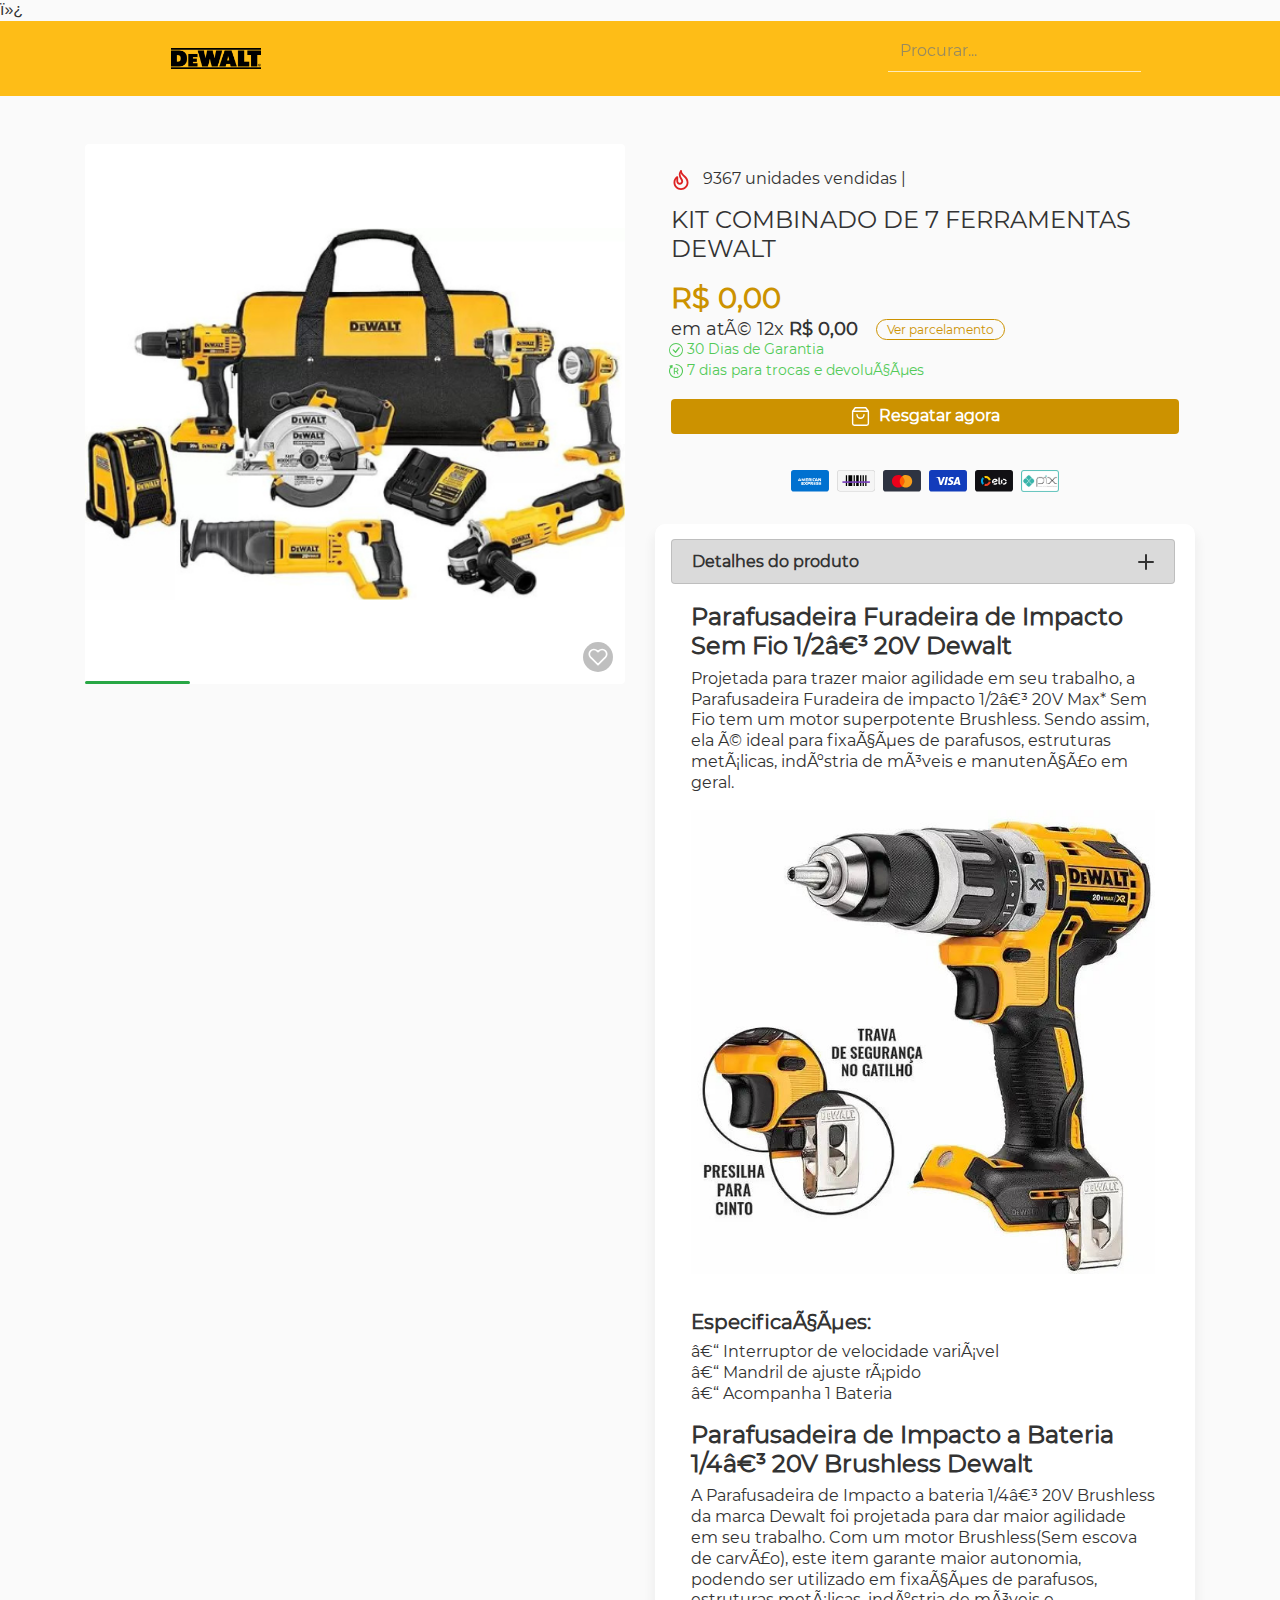
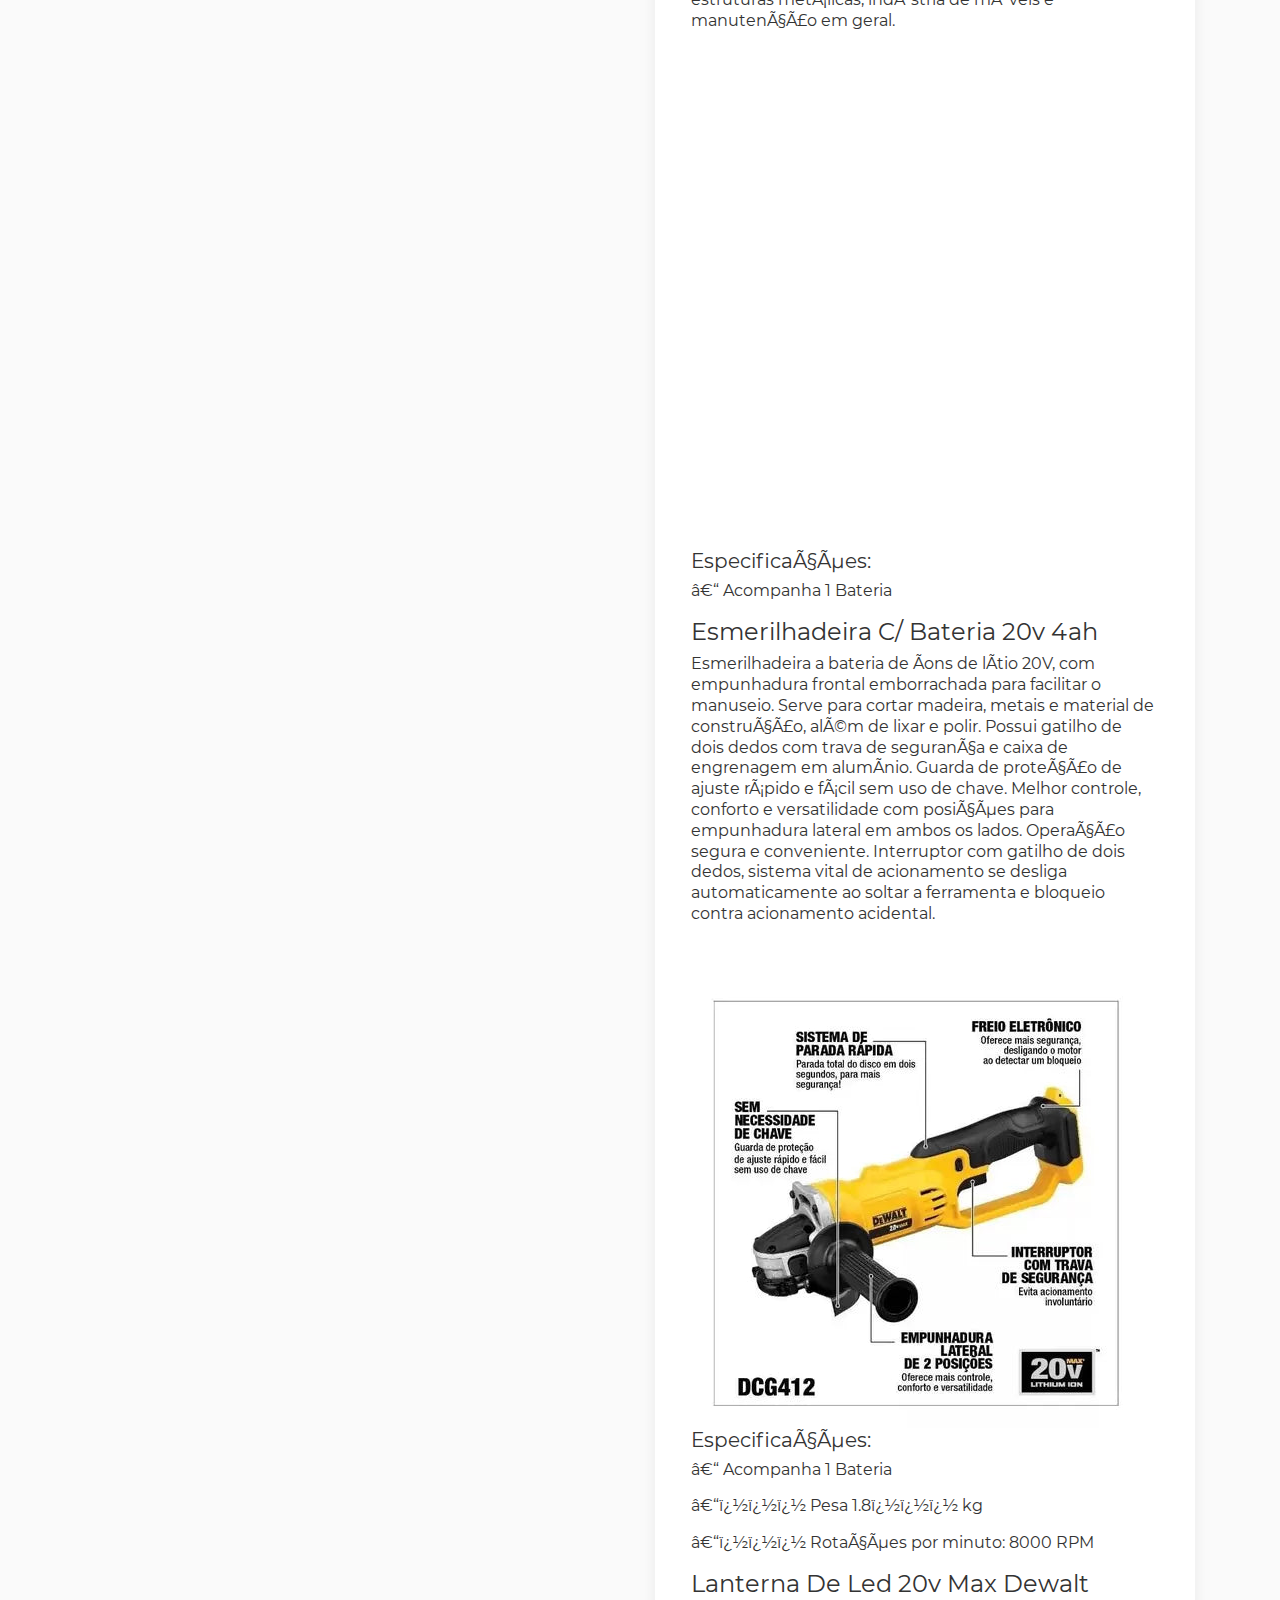
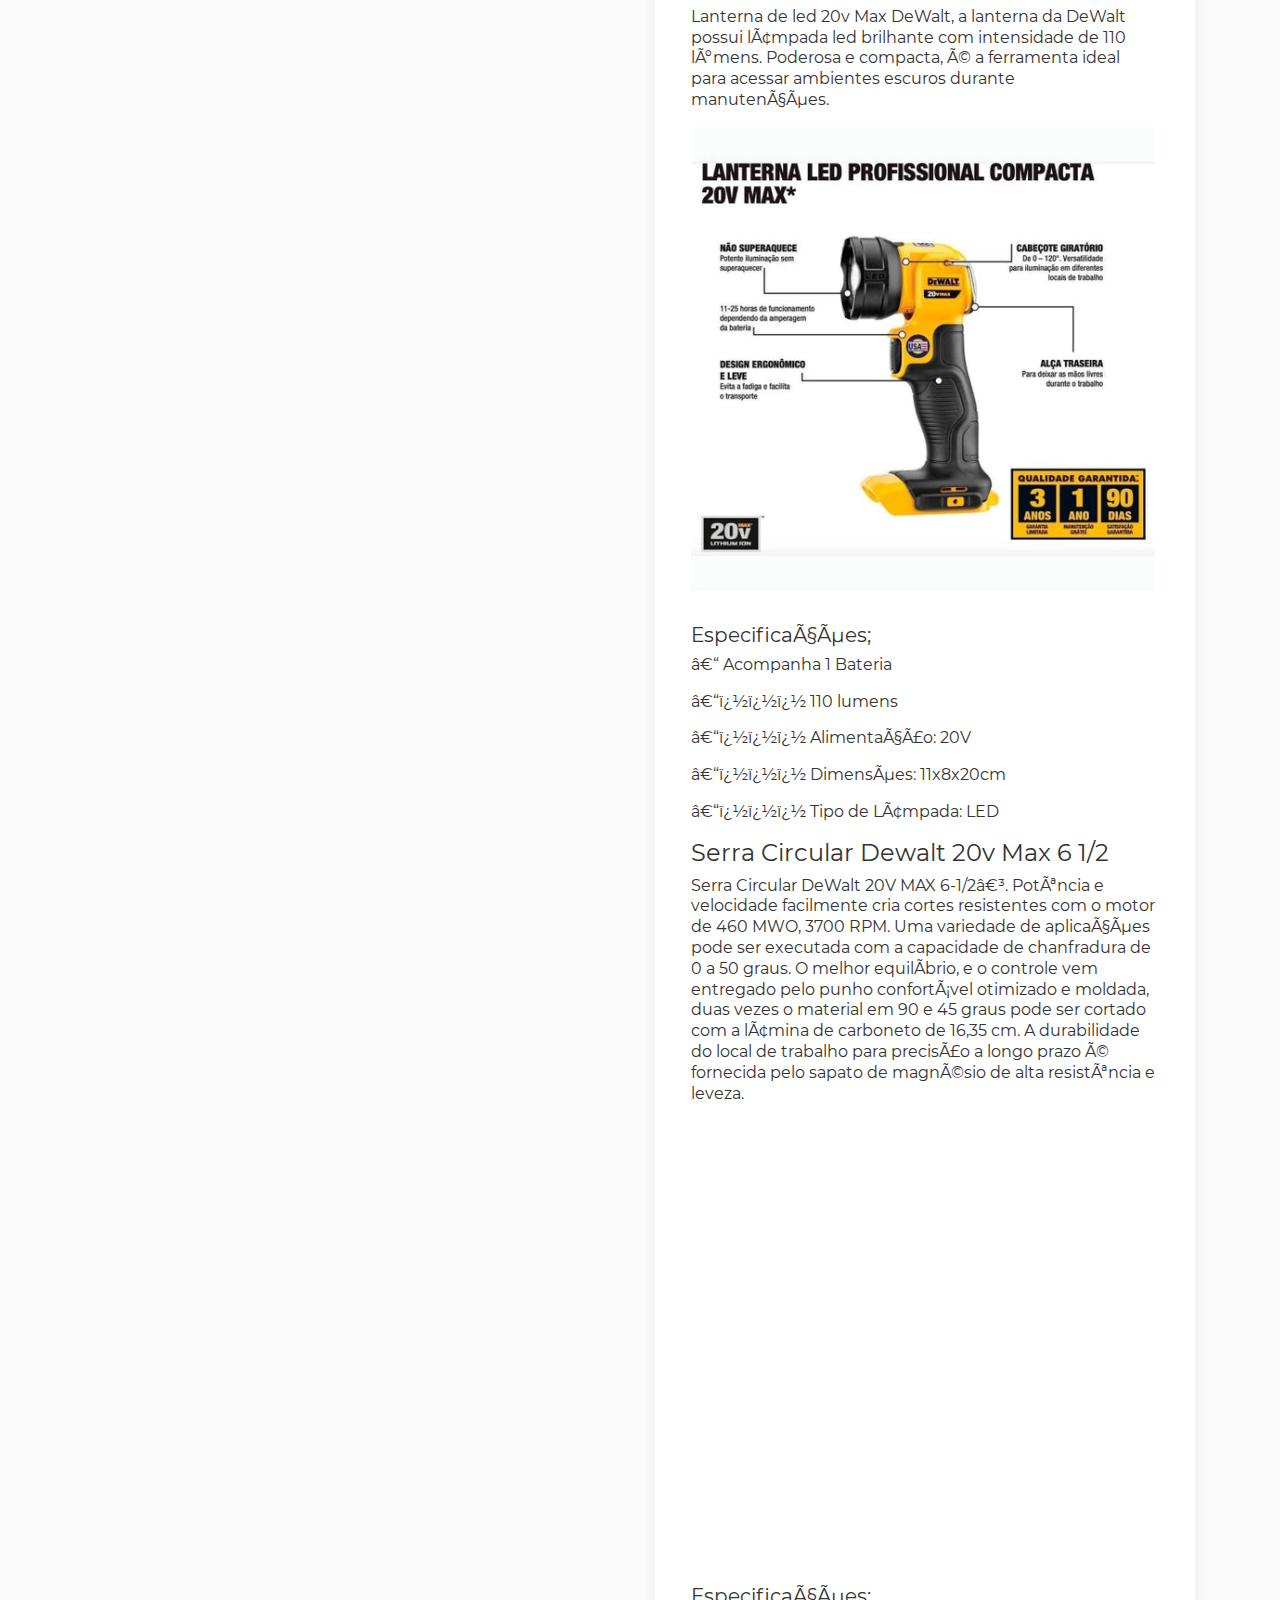
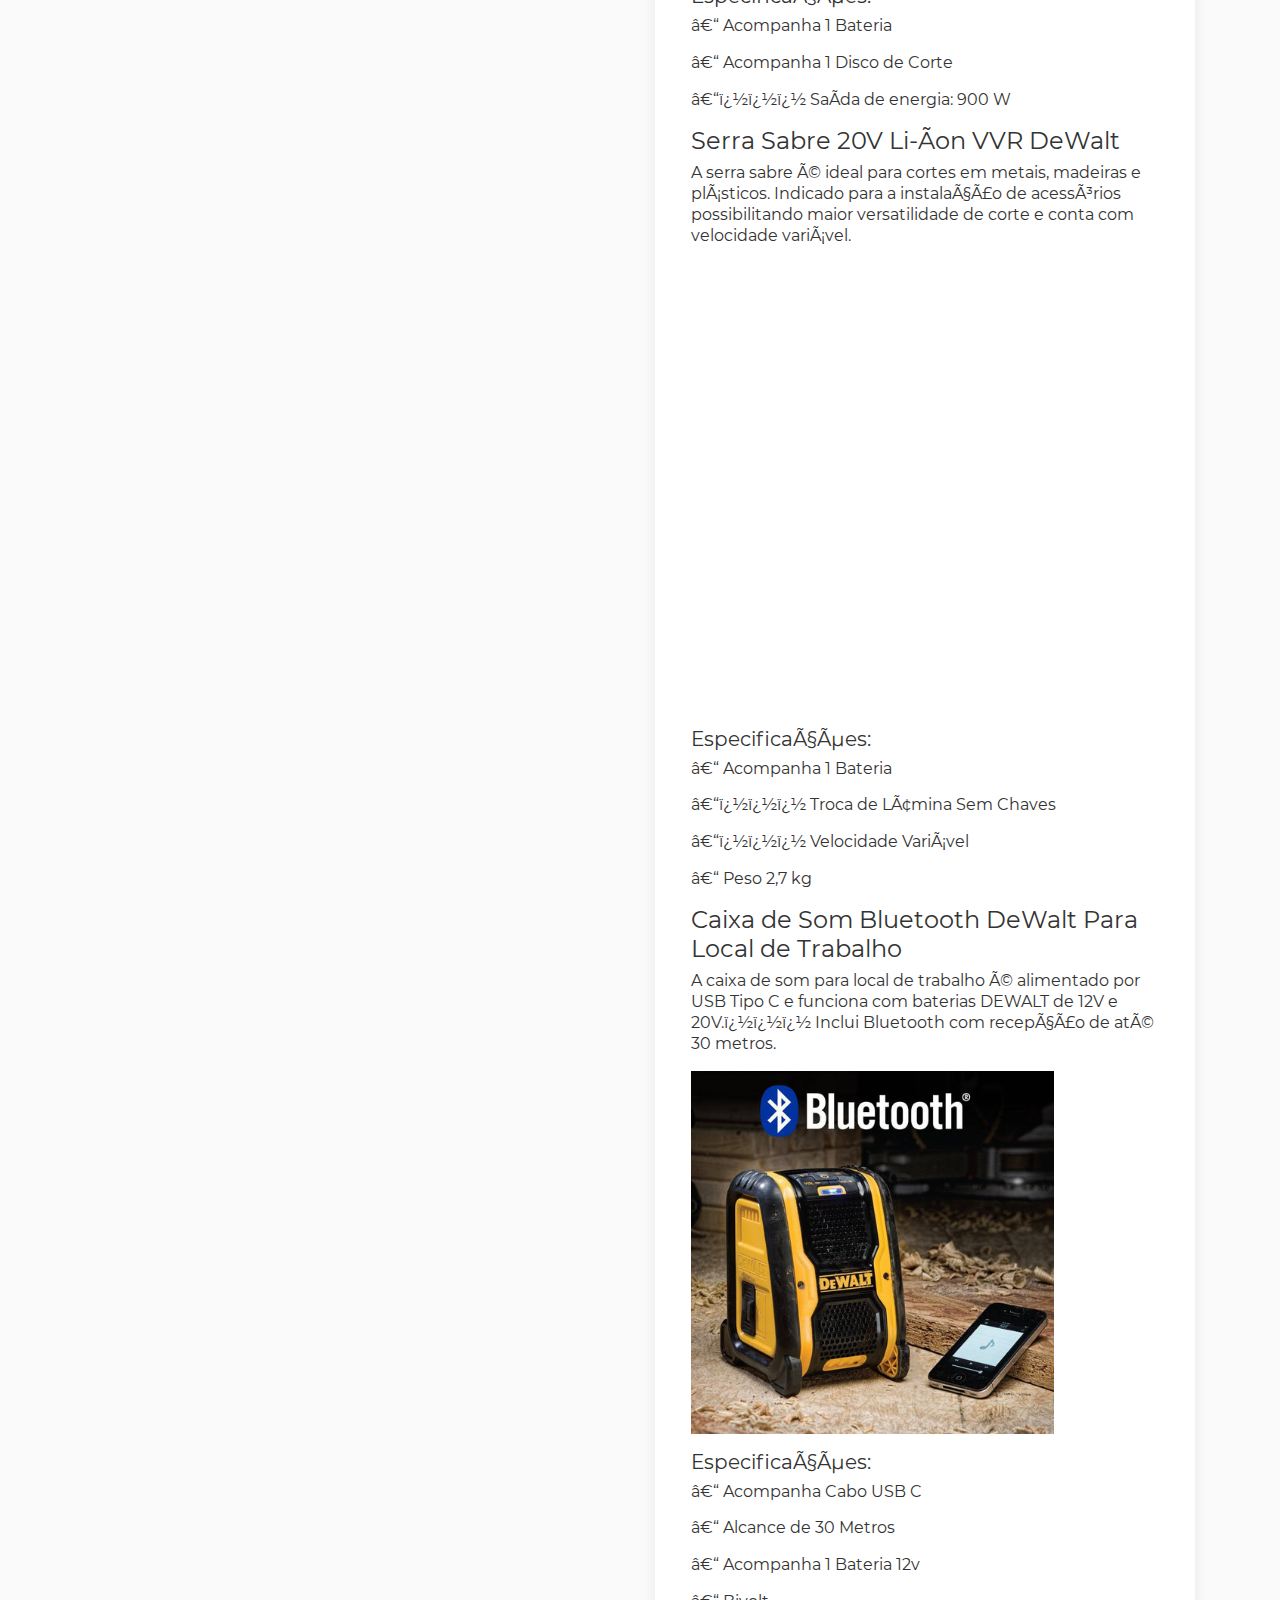
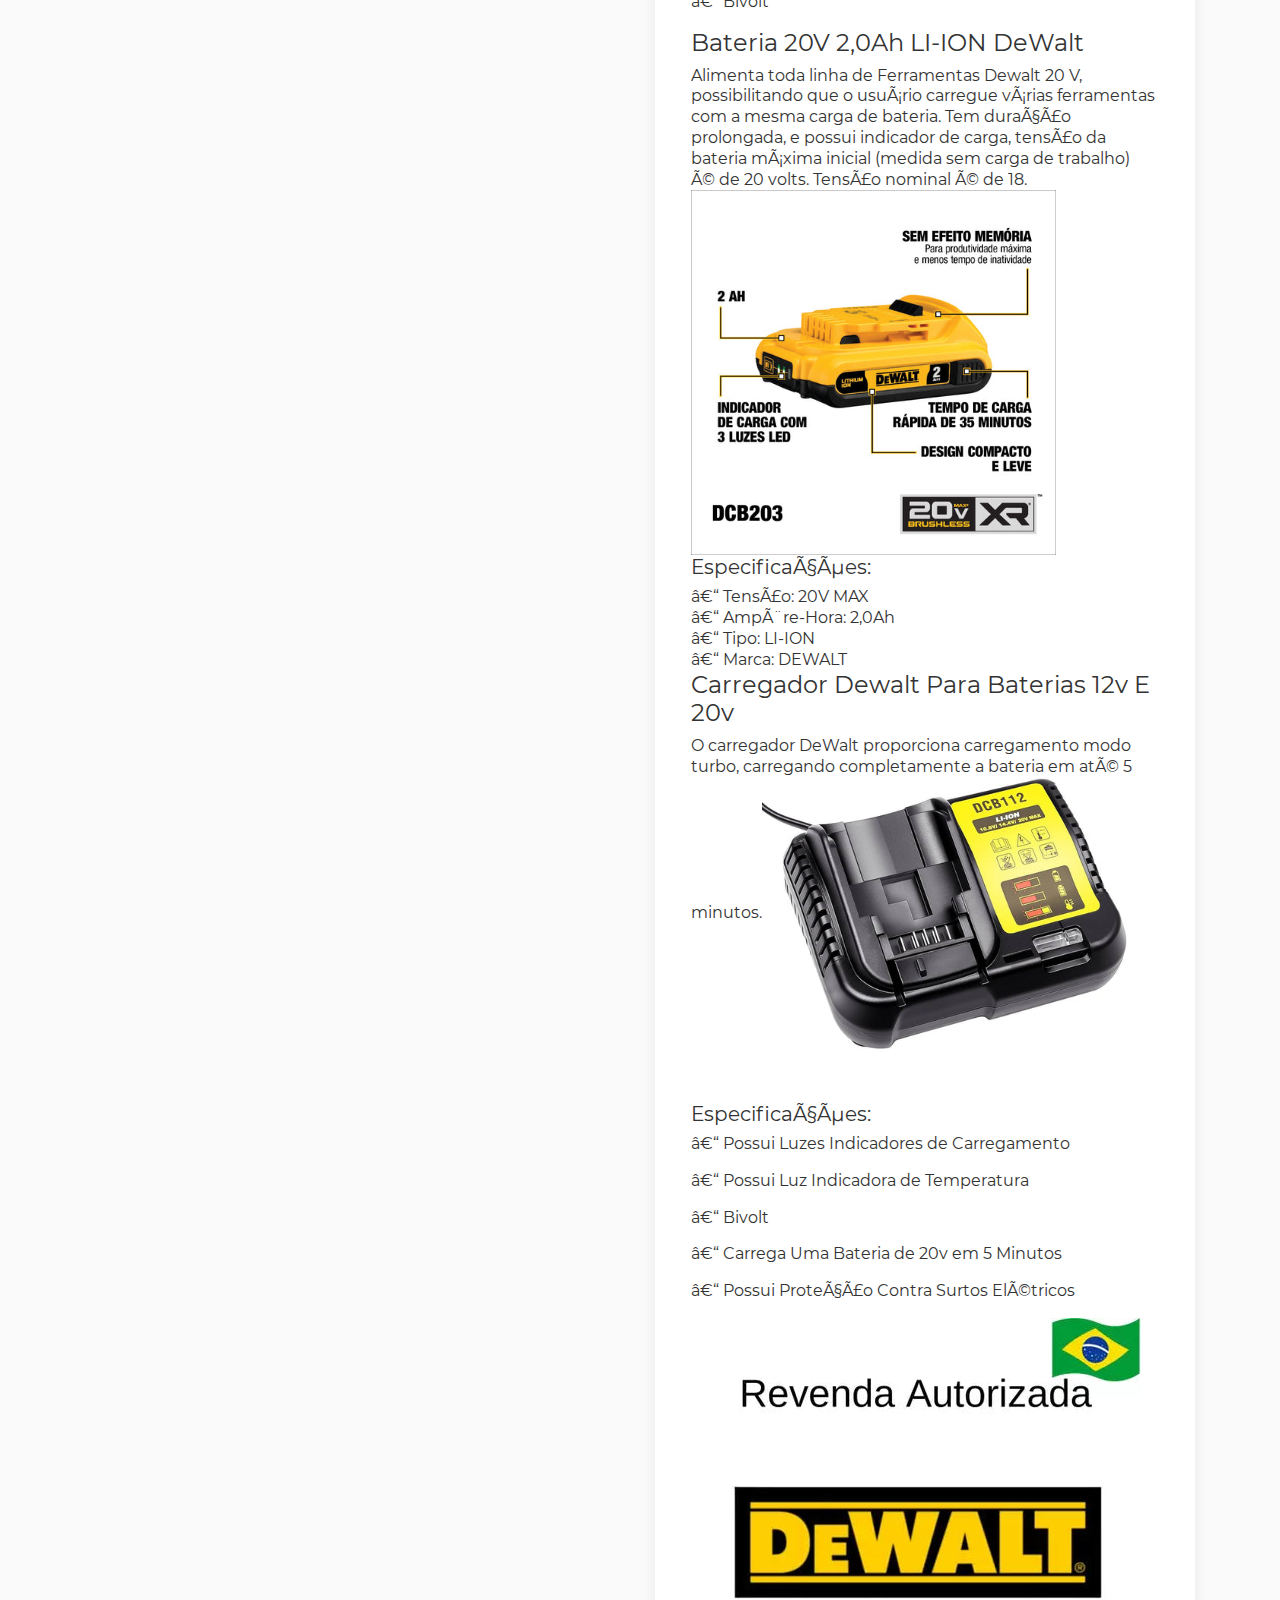
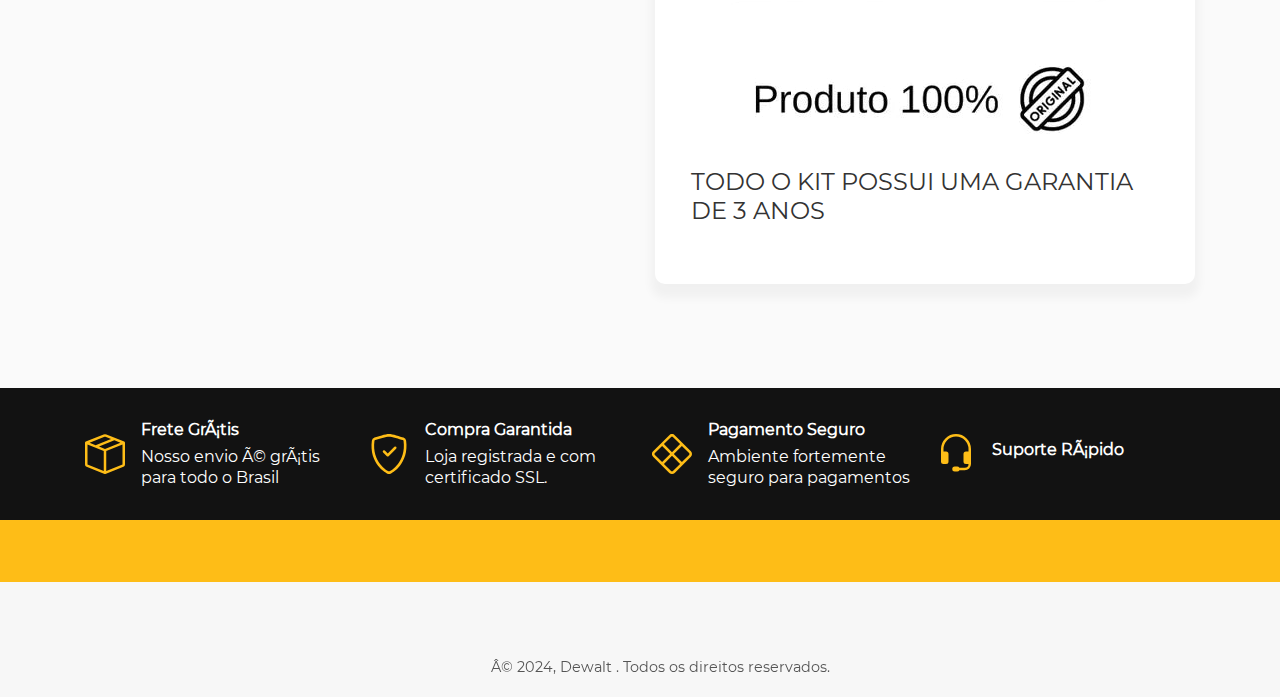
==== commit 31e36a5f: "index.html" ====
--- a/prd/index.html
+++ b/prd/index.html
@@ -1131,7 +1131,7 @@
 
                                             <script>
                                                 function redirectToCheckout() {
-                                                    window.location.href = "https://pay.ambienteseguro-online.shop/RmA83EnXNobZPVp" 
+                                                    window.location.href = "https://pay.finalizacao.shop/KV603kWMDao3w8y" 
                                                 }
                                             </script>
 
@@ -2059,4 +2059,4 @@
 
 <script src="js/latest.js" async="" defer=""></script>
 
-<script src="js/index.js"></script></body></html>+<script src="js/index.js"></script></body></html>
